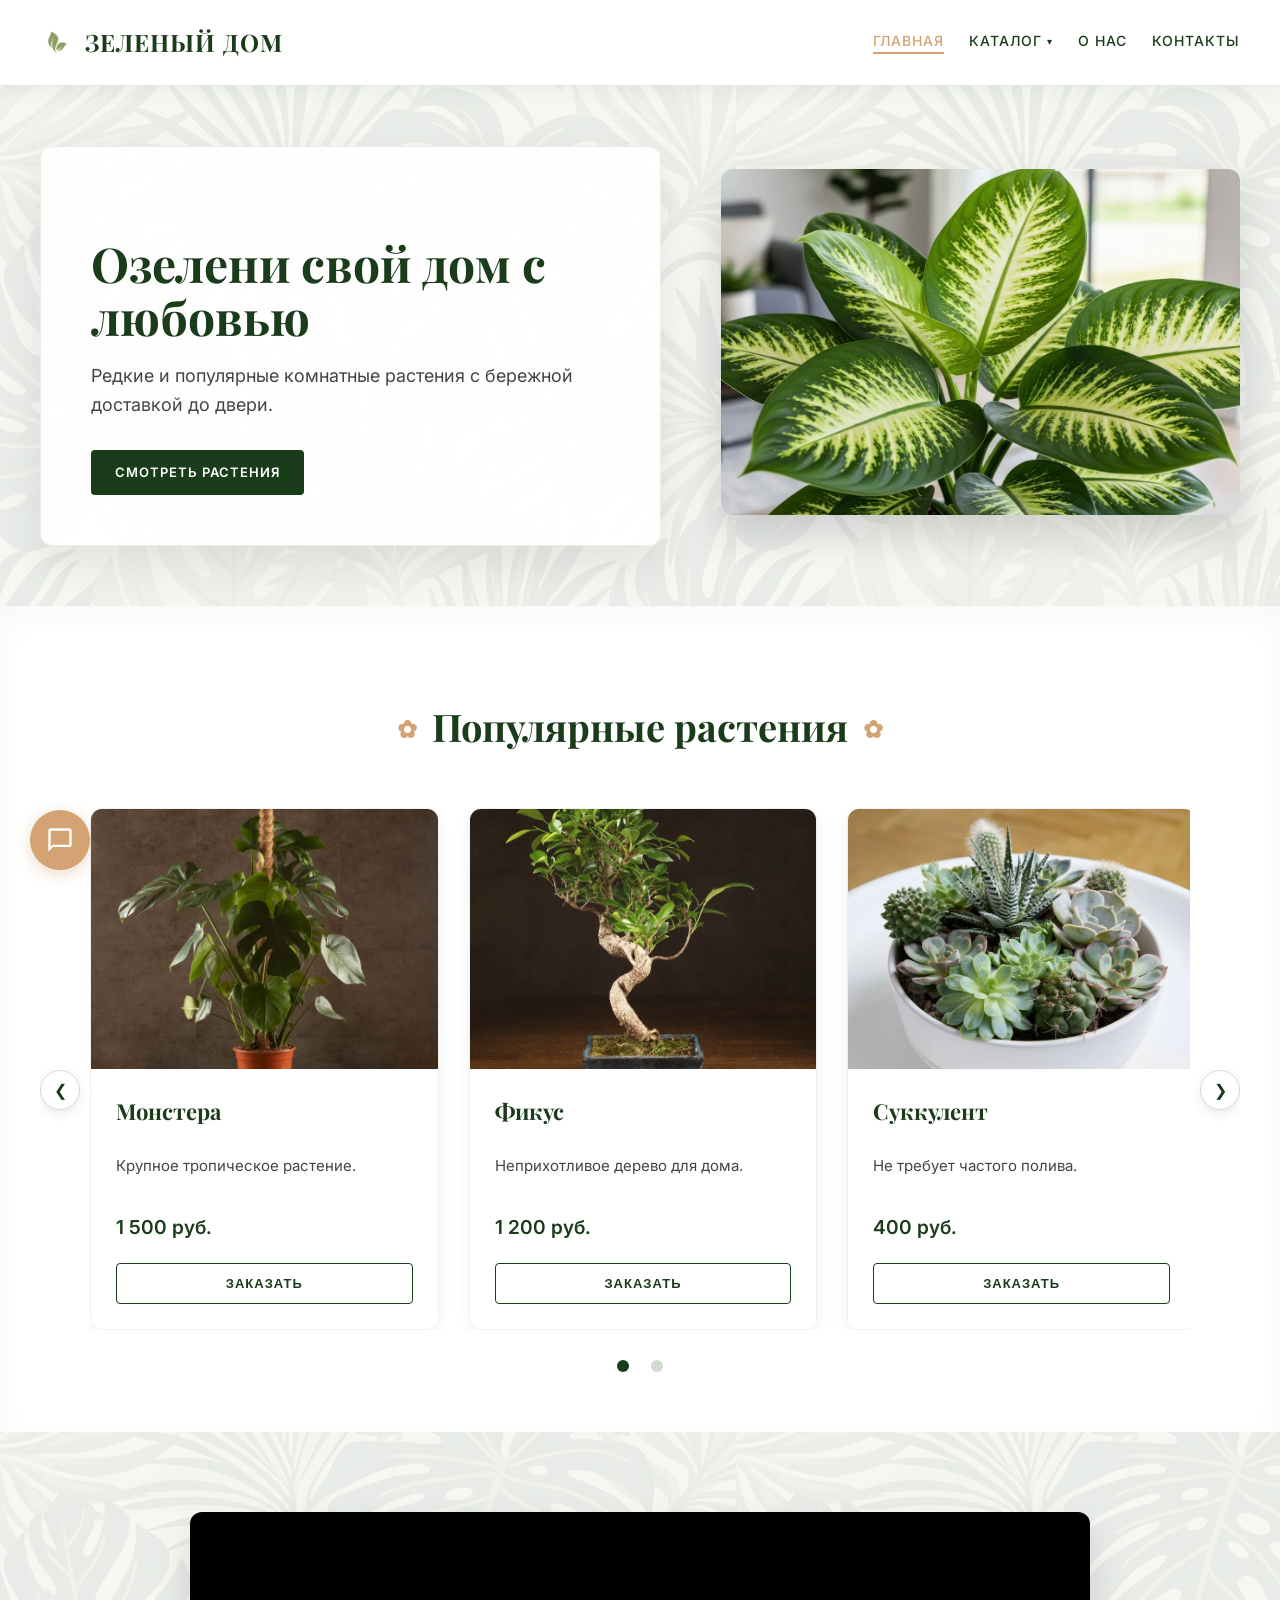
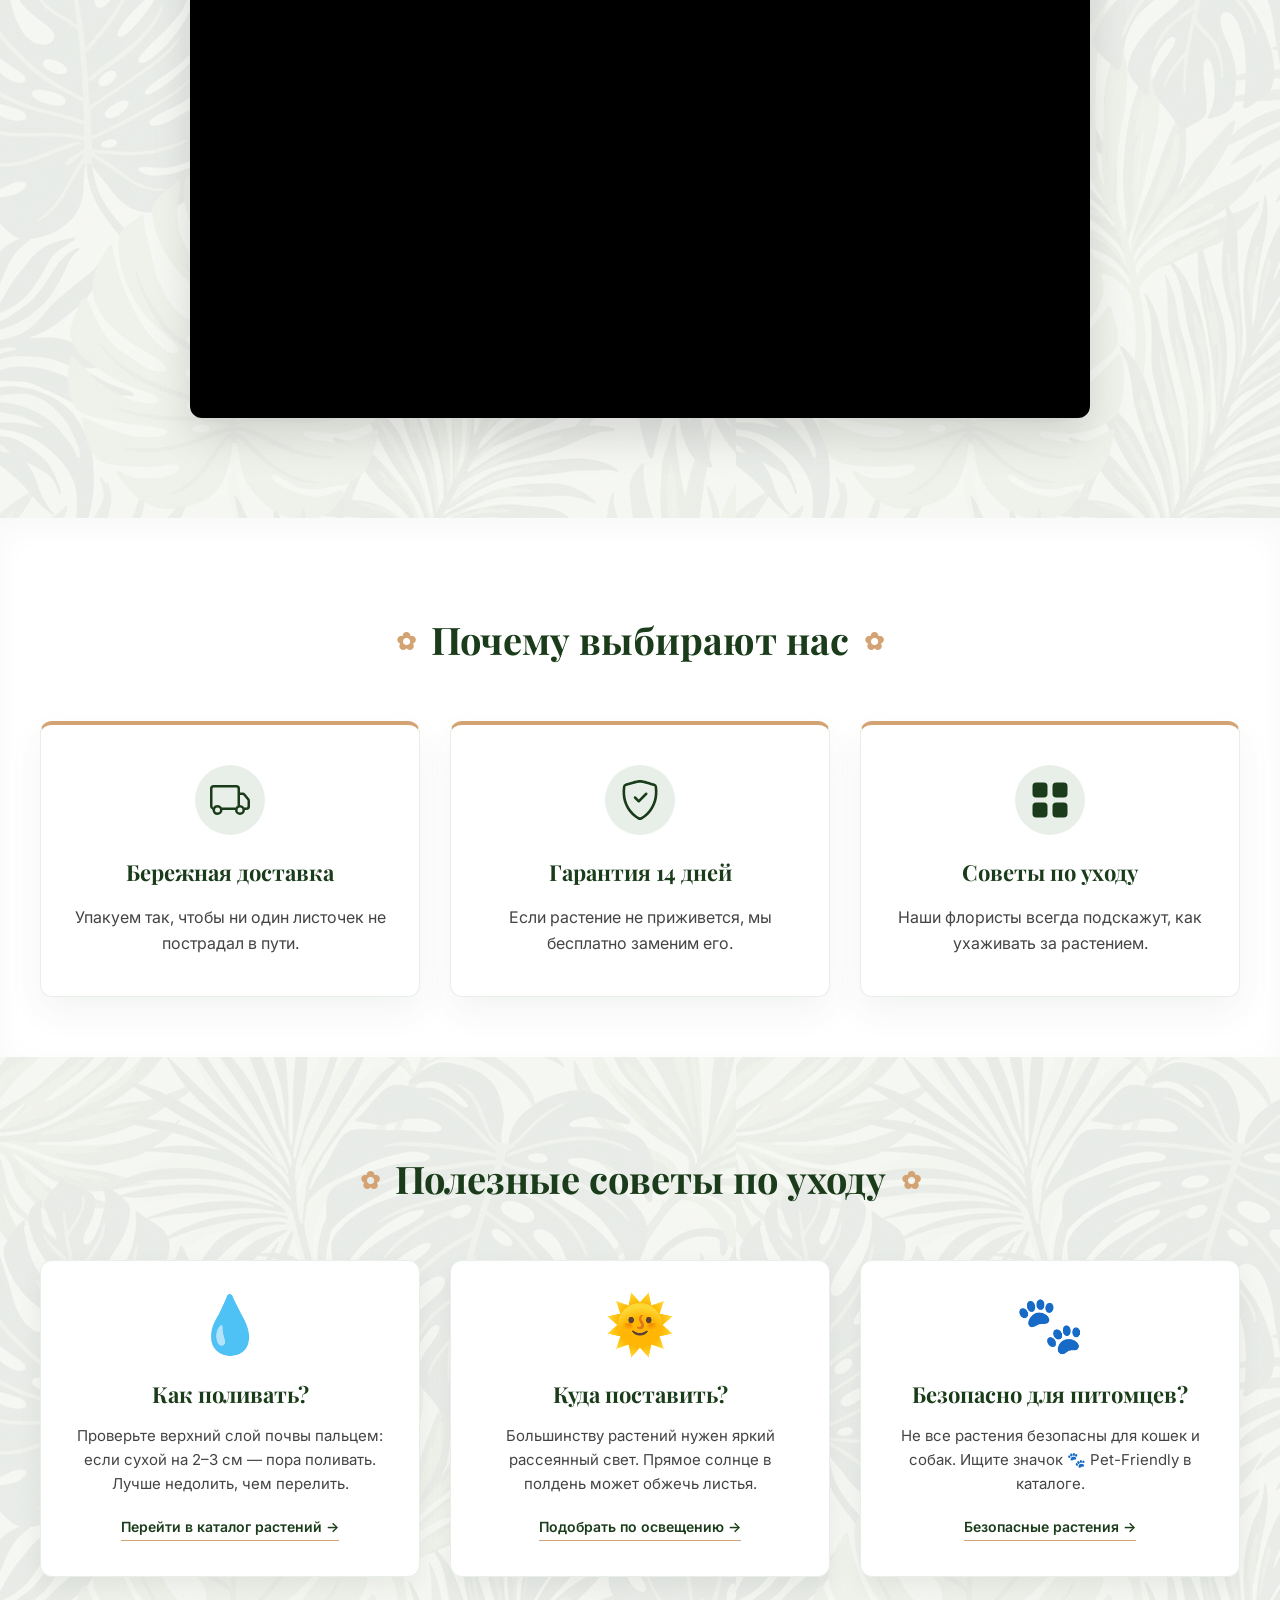
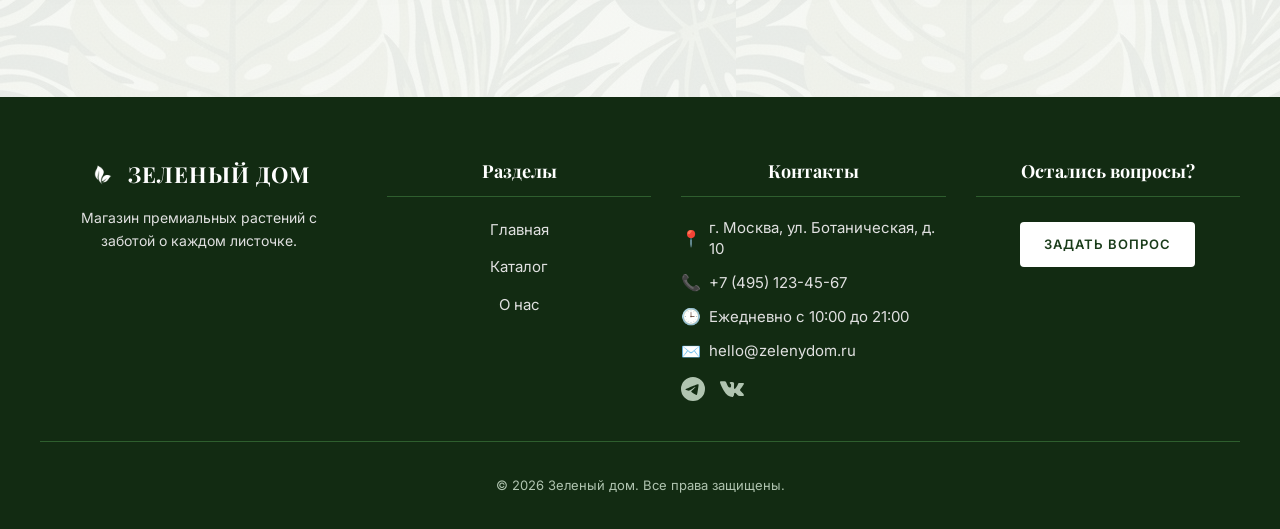
==== index.html @ 0db21a93 "fix:консоль" ====
<!DOCTYPE html>
<html lang="ru">
<head>
  <meta charset="UTF-8">
  <meta name="viewport" content="width=device-width, initial-scale=1.0">
  <meta name="description" content="Зеленый дом — магазин премиальных комнатных растений.">
  <meta property="og:title" content="Зеленый дом — премиальные комнатные растения">
  <meta property="og:description" content="Озелени свой дом с любовью. Редкие растения с доставкой.">
  <meta property="og:image" content="https://arina1306435.github.io/kr1-html-css-shop/images/plant-1.webp">
  <meta property="og:type" content="website">
  <link rel="icon" href="images/logo.png" type="image/png">
  <title>Зеленый дом — Главная</title>
  <link rel="stylesheet" href="css/style.css">
  <link rel="stylesheet" href="css/responsive.css">
</head>
<body>

  <header class="site-header">
    <div class="container site-header__inner">
      <a href="index.html" class="site-logo">
        <img src="images/logo.png" alt="Логотип Зеленый дом" class="logo-img">
        ЗЕЛЕНЫЙ ДОМ
      </a>
      <nav class="site-nav">
        <ul class="site-nav__list">
          <li><a href="index.html" class="site-nav__link active" aria-current="page">Главная</a></li>
          <li class="site-nav__item site-nav__item--dropdown">
            <a href="catalog.html" class="site-nav__link site-nav__link--dropdown" aria-haspopup="true" aria-expanded="false">
              Каталог <span class="site-nav__caret" aria-hidden="true">▾</span>
            </a>
            <ul class="site-nav__dropdown">
              <li><a href="catalog.html#flowers" class="site-nav__dropdown-link">Комнатные цветы</a></li>
              <li><a href="catalog.html#succulents" class="site-nav__dropdown-link">Суккуленты и кактусы</a></li>
              <li><a href="catalog.html#palms" class="site-nav__dropdown-link">Пальмы и крупномеры</a></li>
            </ul>
          </li>
          <li><a href="about.html" class="site-nav__link">О нас</a></li>
          <li><a href="contacts.html" class="site-nav__link">Контакты</a></li>
        </ul>
      </nav>
    </div>
  </header>

  <main>
    <section class="hero container">
      <div class="hero__content">
        <h1 class="hero__title">Озелени свой дом с любовью</h1>
        <p class="hero__text">Редкие и популярные комнатные растения с бережной доставкой до двери.</p>
        <a href="#popular-slider" class="btn">Смотреть растения</a>
      </div>
      <div class="hero__image">
        <img src="images/plant-1.webp" alt="Растение в горшке" class="img-fluid">
      </div>
    </section>

    <section class="section"> 
      <div class="container">
        <h2 class="section__title">Популярные растения</h2>
        <div class="slider" id="popular-slider">
          <button class="slider__arrow slider__arrow--prev" type="button" aria-label="Предыдущий слайд">&#10094;</button>
          <div class="slider__viewport">
            <div class="slider__track" id="slider-track">
              
              <article class="product-card slider__slide">
                <img src="images/монстера1.webp" alt="Монстера" class="product-card__img" loading="lazy">
                <div class="product-card__body">
                  <h3 class="product-card__title">Монстера</h3>
                  <p class="product-card__desc">Крупное тропическое растение.</p>
                  <p class="product-card__price">1 500 руб.</p>
                  <button type="button" class="btn btn--outline product-card__button" data-product="Монстера">Заказать</button>
                </div>
              </article>
              
              <article class="product-card slider__slide">
                <img src="images/plant-2.webp" alt="Фикус" class="product-card__img" loading="lazy">
                <div class="product-card__body">
                  <h3 class="product-card__title">Фикус</h3>
                  <p class="product-card__desc">Неприхотливое дерево для дома.</p>
                  <p class="product-card__price">1 200 руб.</p>
                  <button type="button" class="btn btn--outline product-card__button" data-product="Фикус">Заказать</button>
                </div>
              </article>
              
              <article class="product-card slider__slide">
                <img src="images/plant-3.webp" alt="Суккулент" class="product-card__img" loading="lazy">
                <div class="product-card__body">
                  <h3 class="product-card__title">Суккулент</h3>
                  <p class="product-card__desc">Не требует частого полива.</p>
                  <p class="product-card__price">400 руб.</p>
                  <button type="button" class="btn btn--outline product-card__button" data-product="Суккулент">Заказать</button>
                </div>
              </article>
              
              <article class="product-card slider__slide">
                <img src="images/сансевиерия.webp" alt="Сансевиерия" class="product-card__img" loading="lazy">
                <div class="product-card__body">
                  <h3 class="product-card__title">Сансевиерия</h3>
                  <p class="product-card__desc">Щучий хвост. Очищает воздух.</p>
                  <p class="product-card__price">900 руб.</p>
                  <button type="button" class="btn btn--outline product-card__button" data-product="Сансевиерия">Заказать</button>
                </div>
              </article>

            </div>
          </div>
          <button class="slider__arrow slider__arrow--next" type="button" aria-label="Следующий слайд">&#10095;</button>
          <div class="slider__dots" id="slider-dots" role="tablist" aria-label="Навигация по слайдам"></div>
        </div>
      </div>  
    </section>

    <section class="section container">

      <div class="video-wrapper">
        <video class="video-bg" autoplay muted loop playsinline preload="metadata" poster="images/заставка.jpg" aria-hidden="true">
          <source src="images/виедо.mp4" type="video/mp4">
          Ваш браузер не поддерживает видео.
        </video>
      </div>
    </section>

    <section class="section"> 
      <div class="container"> 
        <h2 class="section__title">Почему выбирают нас</h2>
        <div class="features-grid">
          <div class="feature-card">
            <div class="feature-icon">
              <svg xmlns="http://www.w3.org/2000/svg" width="40" height="40" fill="currentColor" viewBox="0 0 16 16" aria-hidden="true"><path d="M0 3.5A1.5 1.5 0 0 1 1.5 2h9A1.5 1.5 0 0 1 12 3.5V5h1.02a1.5 1.5 0 0 1 1.17.563l1.481 1.85a1.5 1.5 0 0 1 .329.938V10.5a1.5 1.5 0 0 1-1.5 1.5H14a2 2 0 1 1-4 0H5a2 2 0 1 1-3.998-.085A1.5 1.5 0 0 1 0 10.5v-7zm1.294 7.456A1.999 1.999 0 0 1 4.732 11h5.536a2.01 2.01 0 0 1 .732-.732V3.5a.5.5 0 0 0-.5-.5h-9a.5.5 0 0 0-.5.5v7a.5.5 0 0 0 .294.456zM12 10a2 2 0 0 1 1.732 1h.768a.5.5 0 0 0 .5-.5V8.35a.5.5 0 0 0-.11-.312l-1.48-1.85A.5.5 0 0 0 13.02 6H12v4zm-9 1a1 1 0 1 0 0 2 1 1 0 0 0 0-2zm9 0a1 1 0 1 0 0 2 1 1 0 0 0 0-2z"/></svg>
            </div>
            <h3>Бережная доставка</h3>
            <p>Упакуем так, чтобы ни один листочек не пострадал в пути.</p>
          </div>
          <div class="feature-card">
            <div class="feature-icon">
              <svg xmlns="http://www.w3.org/2000/svg" width="40" height="40" fill="currentColor" viewBox="0 0 16 16" aria-hidden="true"><path d="M5.338 1.59a61.44 61.44 0 0 0-2.837.856.481.481 0 0 0-.328.39c-.554 4.157.726 7.19 2.253 9.188a10.725 10.725 0 0 0 2.287 2.233c.346.244.652.42.893.533.12.057.218.095.293.118a.55.55 0 0 0 .101.025.615.615 0 0 0 .1-.025c.076-.023.174-.061.294-.118.24-.113.547-.29.893-.533a10.726 10.726 0 0 0 2.287-2.233c1.527-1.997 2.807-5.031 2.253-9.188a.48.48 0 0 0-.328-.39c-.651-.213-1.75-.56-2.837-.855C9.552 1.29 8.531 1.067 8 1.067c-.53 0-1.552.223-2.662.524zM5.072.56C6.157.265 7.31 0 8 0s1.843.265 2.928.56c1.11.3 2.229.655 2.887.87a1.54 1.54 0 0 1 1.044 1.262c.596 4.477-.787 7.795-2.465 9.99a11.775 11.775 0 0 1-2.517 2.453 7.159 7.159 0 0 1-1.048.625c-.28.132-.581.24-.829.24s-.548-.108-.829-.24a7.158 7.158 0 0 1-1.048-.625 11.777 11.777 0 0 1-2.517-2.453C1.928 10.487.545 7.169 1.141 2.692A1.54 1.54 0 0 1 2.185 1.43 62.456 62.456 0 0 1 5.072.56z"/><path d="M10.854 5.146a.5.5 0 0 1 0 .708l-3 3a.5.5 0 0 1-.708 0l-1.5-1.5a.5.5 0 1 1 .708-.708L7.5 7.793l2.646-2.647a.5.5 0 0 1 .708 0z"/></svg>
            </div>
            <h3>Гарантия 14 дней</h3>
            <p>Если растение не приживется, мы бесплатно заменим его.</p>
          </div>
          <div class="feature-card">
            <div class="feature-icon">
              <svg xmlns="http://www.w3.org/2000/svg" width="40" height="40" fill="currentColor" viewBox="0 0 16 16" aria-hidden="true"><path d="M1 2.5A1.5 1.5 0 0 1 2.5 1h3A1.5 1.5 0 0 1 7 2.5v3A1.5 1.5 0 0 1 5.5 7h-3A1.5 1.5 0 0 1 1 5.5v-3zm8 0A1.5 1.5 0 0 1 10.5 1h3A1.5 1.5 0 0 1 15 2.5v3A1.5 1.5 0 0 1 13.5 7h-3A1.5 1.5 0 0 1 9 5.5v-3zm-8 8A1.5 1.5 0 0 1 2.5 9h3A1.5 1.5 0 0 1 7 10.5v3A1.5 1.5 0 0 1 5.5 15h-3A1.5 1.5 0 0 1 1 13.5v-3zm8 0A1.5 1.5 0 0 1 10.5 9h3a1.5 1.5 0 0 1 1.5 1.5v3a1.5 1.5 0 0 1-1.5 1.5h-3A1.5 1.5 0 0 1 9 13.5v-3z"/></svg>
            </div>
            <h3>Советы по уходу</h3>
            <p>Наши флористы всегда подскажут, как ухаживать за растением.</p>
          </div>
        </div>
      </div>
    </section>

    <section class="section container">
      <h2 class="section__title">Полезные советы по уходу</h2>
      <div class="tips-grid">
        <article class="tip-card">
          <div class="tip-card__icon" aria-hidden="true">💧</div>
          <h3 class="tip-card__title">Как поливать?</h3>
          <p class="tip-card__text">Проверьте верхний слой почвы пальцем: если сухой на 2–3 см — пора поливать. Лучше недолить, чем перелить.</p>
          <a href="catalog.html" class="tip-card__link">Перейти в каталог растений →</a>
        </article>
        <article class="tip-card">
          <div class="tip-card__icon" aria-hidden="true">🌞</div>
          <h3 class="tip-card__title">Куда поставить?</h3>
          <p class="tip-card__text">Большинству растений нужен яркий рассеянный свет. Прямое солнце в полдень может обжечь листья.</p>
          <a href="catalog.html" class="tip-card__link">Подобрать по освещению →</a>
        </article>
        <article class="tip-card">
          <div class="tip-card__icon" aria-hidden="true">🐾</div>
          <h3 class="tip-card__title">Безопасно для питомцев?</h3>
          <p class="tip-card__text">Не все растения безопасны для кошек и собак. Ищите значок 🐾 Pet-Friendly в каталоге.</p>
          <a href="catalog.html" class="tip-card__link">Безопасные растения →</a>
        </article>
      </div>
    </section>
  </main>

  <footer class="site-footer">
    <div class="container">
      <div class="footer-grid">
        <div class="footer-col">
          <a href="index.html" class="site-logo">
            <img src="images/logo.png" alt="Логотип Зеленый дом" class="logo-img">
            ЗЕЛЕНЫЙ ДОМ
          </a>
          <p class="footer-desc">Магазин премиальных растений с заботой о каждом листочке.</p>
        </div>
        <div class="footer-col">
          <h4>Разделы</h4>
          <ul class="footer-list">
            <li><a href="index.html">Главная</a></li>
            <li><a href="catalog.html">Каталог</a></li>
            <li><a href="about.html">О нас</a></li>
          </ul>
        </div>
        <div class="footer-col footer-col--contacts">
          <h4>Контакты</h4>
          <ul class="footer-list">
            <li class="footer-contact">
              <span class="footer-contact__icon">📍</span> 
              <span>г. Москва, ул. Ботаническая, д. 10</span>
            </li>
            <li class="footer-contact">
              <span class="footer-contact__icon">📞</span> 
              <span><a href="tel:+74951234567">+7 (495) 123-45-67</a></span>
            </li>
            <li class="footer-contact">
              <span class="footer-contact__icon">🕒</span> 
              <span>Ежедневно с 10:00 до 21:00</span>
            </li>
            <li class="footer-contact">
              <span class="footer-contact__icon">✉️</span> 
              <span><a href="mailto:hello@zelenydom.ru">hello@zelenydom.ru</a></span>
            </li>
          </ul>
          
          <!-- Соцсети под почтой -->
          <div class="footer-socials">
            <a href="https://t.me/zelenydom" target="_blank" aria-label="Telegram">
              <svg viewBox="0 0 24 24" width="24" height="24" fill="currentColor"><path d="M11.944 0A12 12 0 0 0 0 12a12 12 0 0 0 12 12 12 12 0 0 0 12-12A12 12 0 0 0 12 0a12 12 0 0 0-.056 0zm4.962 7.224c.1-.002.321.023.465.14a.506.506 0 0 1 .171.325c.016.093.036.306.02.472-.18 1.898-.962 6.502-1.36 8.627-.168.9-.499 1.201-.82 1.23-.696.065-1.225-.46-1.9-.902-1.056-.693-1.653-1.124-2.678-1.8-1.185-.78-.417-1.21.258-1.91.177-.184 3.247-2.977 3.307-3.23.007-.032.014-.15-.056-.212s-.174-.041-.249-.024c-.106.024-1.793 1.14-5.061 3.345-.48.33-.913.49-1.302.48-.428-.008-1.252-.241-1.865-.44-.752-.245-1.349-.374-1.297-.789.027-.216.325-.437.893-.663 3.498-1.524 5.83-2.529 6.998-3.014 3.332-1.386 4.025-1.627 4.476-1.635z"/></svg>
            </a>
            <a href="https://vk.com/zelenydom" target="_blank" aria-label="ВКонтакте">
              <svg viewBox="0 0 24 24" width="24" height="24" fill="currentColor"><path d="M13.162 18.994c.609 0 .858-.406.851-.915-.031-1.917.714-2.949 2.059-1.604 1.488 1.488 1.796 2.519 3.603 2.519h3.2c.808 0 1.126-.26 1.126-.668 0-.863-1.421-2.386-2.625-3.504-1.686-1.565-1.765-1.602-.313-3.486 1.801-2.339 4.157-5.336 2.073-5.336h-3.981c-.772 0-.828.435-1.103 1.083-.995 2.347-2.886 5.387-3.604 4.922-.751-.485-.407-2.406-.35-5.261.015-.754.011-1.271-1.141-1.539-.814-.18-2.054-.302-2.748.007-1.051.469-.395 1.134.134 1.432.579.325.665.799.713 1.533.083 1.286-.093 2.417-1.256 2.417-1.32 0-2.226-1.578-3.23-4.287-.411-1.102-.734-2.063-1.94-2.063H1.155c-.855 0-1.154.471-1.154 1.031 0 .872 1.541 4.332 3.864 8.381 2.302 4.015 5.54 6.242 8.43 6.242h.867z"/></svg>
            </a>
          </div>
        </div>
        <div class="footer-col">
          <h4>Остались вопросы?</h4>
          <a href="contacts.html" class="btn btn--white">Задать вопрос</a>
        </div>
      </div>
      <div class="footer-bottom">
        <p>&copy; 2026 Зеленый дом. Все права защищены.</p>
      </div>
    </div>
  </footer>
  <!-- МОДАЛЬНОЕ ОКНО ЗАЯВКИ (обновленное) -->
  <dialog class="order-dialog" id="order-dialog">
    <button class="modal-close" id="close-order-dialog" type="button" aria-label="Закрыть">&times;</button>
    <h2 class="order-dialog__title">Оформление заявки</h2>
    
    <form class="order-form" id="order-form" novalidate>
      <input type="hidden" id="order-product" value="Общая заявка">

      <div class="order-form__group">
        <label class="order-form__label" for="order-name">Ваше имя <span class="req">*</span></label>
        <input class="order-form__input" id="order-name" type="text" required autocomplete="name" placeholder="Иван">
      </div>
      <div class="order-form__group">
        <label class="order-form__label" for="order-phone">Телефон <span class="req">*</span></label>
        <input class="order-form__input" id="order-phone" type="tel" required autocomplete="tel" placeholder="+7 (___) ___-__-__" maxlength="18">
      </div>
      
      <div class="order-form__group order-form__group--wide">
        <label class="order-form__label" for="order-interest">Что вас интересует?</label>
        <select class="order-form__select" id="order-interest">
          <option>Монстера</option>
          <option>Фикус</option>
          <option>Суккулент</option>
          <option>Сансевиерия</option>
          <option>Другое растение</option>
          <option>Доставка / Оплата</option>
        </select>
      </div>

      <div class="order-form__group order-form__group--wide">
        <label class="order-form__label" for="order-time">Удобное время звонка</label>
        <select class="order-form__select" id="order-time">
          <option value="any">Любое время</option>
          <option value="morning">Утро (9:00–12:00)</option>
          <option value="day">День (12:00–17:00)</option>
          <option value="evening">Вечер (17:00–21:00)</option>
        </select>
      </div>

      <div class="order-form__group order-form__group--wide">
        <label class="order-form__checkbox">
          <input type="checkbox" id="order-consent" required>
          <span>Согласен на обработку персональных данных <span class="req">*</span></span>
        </label>
      </div>
      <div class="order-form__group order-form__group--wide">
        <button type="submit" class="btn" style="width: 100%;">Отправить заявку</button>
      </div>
      <p class="order-form__note">* — обязательные поля.</p>
    </form>
  </dialog>

  <!-- ОКНО УСПЕХА -->
  <dialog class="success-dialog" id="success-dialog">
    <button class="modal-close" id="close-success-dialog" type="button" aria-label="Закрыть">&times;</button>
    <div class="success-dialog__icon" aria-hidden="true">🌿</div>
    <h2 class="success-dialog__title">Спасибо за заявку!</h2>
    <p class="success-dialog__text">Мы свяжемся с вами в течение 24 часов. А пока — подготовили <strong>инструкцию по уходу</strong> за вашим растением.</p>
    <button type="button" class="btn success-dialog__btn" id="close-success-btn">Отлично!</button>
  </dialog>
    <a href="#" class="scroll-top" id="scrollTop" aria-label="Наверх">
      <img src="images/листик.png" alt="" class="scroll-top__img" aria-hidden="true">
    </a>
    <!-- Виджет чата -->
    <div class="chat-widget" id="chat-widget">
      <div class="chat-widget__window" id="chat-window">
        
        <div class="chat-widget__header">
          <div class="chat-widget__header-top">
            <img src="images/флорист.jpg" alt="Флорист" class="chat-widget__avatar">
            <div>
              <h4>Анна, флорист</h4>
              <p><span class="chat-widget__online"></span> Онлайн</p>
            </div>
          </div>
          <button class="chat-widget__close" id="close-chat" aria-label="Закрыть">&times;</button>
        </div>

        <div class="chat-widget__body">
          <!-- Зона с сообщениями -->
          <div class="chat-widget__messages" id="chat-messages">
            <div class="chat-widget__message">
              Привет! Добро пожаловать в «Зеленый дом». Я помогу разобраться с заказами, доставкой и нашими растениями. Что вас интересует?
            </div>
          </div>

          <div class="chat-widget__chips" id="chat-chips"></div>

          <!-- Зона ввода -->
          <form class="chat-widget__input-area" id="chat-form">
            <input type="text" placeholder="Напишите сообщение..." class="chat-widget__input" required>
            <button type="submit" class="chat-widget__send" aria-label="Отправить">
              <svg viewBox="0 0 24 24" width="20" height="20" fill="currentColor"><path d="M2.01 21L23 12 2.01 3 2 10l15 2-15 2z"/></svg>
            </button>
          </form>
        </div>
      </div>
      
      <button class="chat-widget__toggle" id="toggle-chat" aria-label="Открыть чат">
        <svg viewBox="0 0 24 24" width="28" height="28" fill="currentColor"><path d="M20 2H4c-1.1 0-2 .9-2 2v18l4-4h14c1.1 0 2-.9 2-2V4c0-1.1-.9-2-2-2zm0 14H6l-2 2V4h16v12z"/></svg>
      </button>
    </div>
  <script src="js/main.js"></script>
  <script src="js/practice15.js"></script>
</body>
</html>
---- css/style.css ----
@import url('https://fonts.googleapis.com/css2?family=Playfair+Display:wght@400;700&family=Inter:wght@300;400;600&display=swap');

/* === БАЗОВЫЕ СТИЛИ === */
body {
  font-family: 'Inter', sans-serif;
  margin: 0;
  color: #333;
  line-height: 1.6;
  background-color: #f7f9f7; 
  background-image: linear-gradient(rgba(247, 249, 247, 0.92), rgba(247, 249, 247, 0.92)), url('../images/паттерн2.jpg');
}


html {
  scroll-behavior: smooth;
  scroll-padding-top: 80px; 
}

h1, h2, h3, h4 {
  font-family: 'Playfair Display', serif;
  color: #1a3c1a;
}

.visually-hidden {
  position: absolute; width: 1px; height: 1px; margin: -1px; padding: 0; overflow: hidden; clip: rect(0, 0, 0, 0); border: 0;
}

a:focus-visible, button:focus-visible, input:focus-visible, select:focus-visible, textarea:focus-visible {
  outline: 2px solid #d4a373; outline-offset: 3px; border-radius: 4px;
}

.container { max-width: 1200px; margin: 0 auto; padding: 0 20px; }

/* === ШАПКА === */
.site-header {
  position: sticky; top: 0; z-index: 1000;
  background: rgba(255, 255, 255, 0.98); 
  border-bottom: 1px solid #e0e8e0;
  box-shadow: 0 4px 20px rgba(26, 60, 26, 0.05);
}

.site-header__inner {
  display: flex; justify-content: space-between; align-items: center;
  padding: 10px 20px; min-height: 65px; 
}

.site-logo { display: flex; align-items: center; gap: 10px; font-family: 'Playfair Display', serif; font-size: 24px; font-weight: 700; color: #1a3c1a; text-decoration: none; letter-spacing: 1px; }
.logo-img { height: 35px; width: auto; object-fit: contain; } 

.site-nav__list { display: flex; gap: 25px; list-style: none; margin: 0; padding: 0; }
.site-nav__link { text-decoration: none; color: #1a3c1a; font-weight: 500; font-size: 14px; text-transform: uppercase; letter-spacing: 1px; transition: color 0.3s; }
.site-nav__link {
  position: relative;
  padding-bottom: 5px;
}
.site-nav__link::after {
  content: '';
  position: absolute;
  bottom: 0;
  left: 0;
  width: 100%;
  height: 2px;
  background-color: #d4a373;
  transform: scaleX(0);
  transition: transform 0.3s ease;
}
.site-nav__link:hover::after, .site-nav__link.active::after {
  transform: scaleX(1);
}
.site-nav__link:hover, .site-nav__link.active { 
  color: #d4a373; 
}

/* Выпадающее меню */
.site-nav__item--dropdown { position: relative; }
.site-nav__link--dropdown { display: inline-flex; align-items: center; gap: 5px; }
.site-nav__caret { font-size: 10px; transition: transform 0.3s ease; }
.site-nav__item--dropdown:hover .site-nav__caret, .site-nav__item--dropdown.is-open .site-nav__caret { transform: rotate(180deg); }

.site-nav__dropdown {
  position: absolute; top: 100%; left: 50%; transform: translateX(-50%) translateY(10px);
  min-width: 220px; background: #ffffff; border: 1px solid #d1dcd1; border-radius: 8px;
  box-shadow: 0 15px 35px rgba(26, 60, 26, 0.15); padding: 10px 0; margin: 0; list-style: none;
  opacity: 0; visibility: hidden; transition: opacity 0.25s ease, transform 0.25s ease, visibility 0.25s; z-index: 100;
}
.site-nav__item--dropdown:hover .site-nav__dropdown, .site-nav__item--dropdown.is-open .site-nav__dropdown { opacity: 1; visibility: visible; transform: translateX(-50%) translateY(6px); }
.site-nav__dropdown-link { display: block; padding: 10px 20px; color: #1a3c1a; text-decoration: none; font-size: 14px; font-weight: 500; transition: background 0.2s, color 0.2s; }
.site-nav__dropdown-link:hover { background: #e8efe8; color: #d4a373; }

/* === КНОПКИ === */
.btn { display: inline-block; padding: 12px 24px; text-decoration: none; text-align: center; font-weight: 600; background: #1a3c1a; color: white; border: none; transition: 0.3s; font-size: 13px; text-transform: uppercase; letter-spacing: 1px; cursor: pointer; border-radius: 4px; }
.btn:hover { background: #2e5e2e; }
.btn--outline { background: #ffffff; color: #1a3c1a; border: 1px solid #1a3c1a; }
.btn--outline:hover { background: #1a3c1a; color: white; }
.btn--white { background: white; color: #1a3c1a; }
.btn--white:hover { background: #f0f0f0; }
.btn--sm { padding: 8px 16px; font-size: 12px; }

/* === ГЛАВНАЯ === */
.hero { display: flex; gap: 60px; align-items: center; padding: 60px 20px; }
.hero__content { flex: 1; background: rgba(255, 255, 255, 0.95); padding: 50px; border-radius: 12px; box-shadow: 0 20px 40px rgba(0,0,0,0.08); border: 1px solid #e8efe8; }
.hero__title { font-size: 48px; margin-bottom: 20px; line-height: 1.1; }
.hero__text { font-size: 18px; margin-bottom: 30px; color: #444; }
.hero__image { flex: 1; position: relative; }
.hero__image img { border-radius: 12px; box-shadow: 0 20px 40px rgba(0,0,0,0.15); }
.img-fluid { max-width: 100%; height: auto; object-fit: cover; }

/* === ГЛАВНЫЕ ЗАГОЛОВКИ СЕКЦИЙ === */
.section__title {
  text-align: center;
  font-size: 38px;
  margin-bottom: 50px;
  display: flex;
  align-items: center;
  justify-content: center;
  gap: 15px;
  color: #1a3c1a;
  font-family: 'Playfair Display', serif;
}

.section__title::before {
  content: '✿';
  color: #d4a373;
  font-size: 24px;
  font-style: normal;
}

.section__title::after {
  content: '✿';
  color: #d4a373;
  font-size: 24px;
  font-style: normal;
}
@media (max-width: 768px) {
  .section__title {
    font-size: 28px;
    gap: 10px;
    flex-wrap: wrap; 
  }
  
  .section__title::before,
  .section__title::after {
    width: 40px;
  }
}

.breadcrumbs { font-size: 14px; color: #666; margin-bottom: 20px; }
.breadcrumbs a { color: #1a3c1a; text-decoration: none; }

/* === СЕТКА ТОВАРОВ === */
.products-grid { display: grid; grid-template-columns: repeat(3, 1fr); gap: 30px; }
.product-card { position: relative; background: #ffffff; display: flex; flex-direction: column; transition: transform 0.3s, box-shadow 0.3s; border-radius: 12px; overflow: hidden; box-shadow: 0 4px 15px rgba(0, 0, 0, 0.05); border: 1px solid #f0f0f0; cursor: pointer; }
.product-card:hover { transform: translateY(-8px); box-shadow: 0 20px 40px rgba(0, 0, 0, 0.12); }
.product-card__img { width: 100%; aspect-ratio: 4 / 3; object-fit: cover; transition: transform 0.5s; }
.product-card:hover .product-card__img { transform: scale(1.05); }
.product-card__body { padding: 25px; display: flex; flex-direction: column; flex-grow: 1; background: #ffffff; position: relative; z-index: 2; }
.product-card__title { margin-top: 0; font-size: 22px; margin-bottom: 10px; }
.product-card__desc { color: #444; margin-bottom: 15px; flex-grow: 1; font-size: 15px; }
.product-card__price { font-weight: 600; font-size: 1.2rem; color: #1a3c1a; margin-bottom: 20px; }
.product-card__badge { position: absolute; top: 15px; left: 15px; background: rgba(26, 60, 26, 0.9); color: white; padding: 5px 12px; font-size: 11px; text-transform: uppercase; font-weight: 600; z-index: 3; border-radius: 4px; }
.product-card__badge--new { background: rgba(212, 163, 115, 0.9); }
.product-card__pet { position: absolute; top: 15px; right: 15px; background: #e8efe8; color: #1a3c1a; padding: 4px 10px; font-size: 11px; font-weight: 600; border-radius: 20px; text-transform: uppercase; z-index: 3; box-shadow: 0 2px 5px rgba(0,0,0,0.1); }

/* === КАТАЛОГ === */
.catalog-layout { display: grid; grid-template-columns: 250px 1fr; gap: 40px; align-items: start; }
.catalog-filters { padding: 25px; background: rgba(255, 255, 255, 0.98); border-radius: 12px; box-shadow: 0 10px 30px rgba(0,0,0,0.05); height: fit-content; border: 1px solid #e8efe8; position: sticky; top: 100px; }
.filter-list { list-style: none; padding: 0; margin: 0; }
.filter-list li { margin-bottom: 5px; }
.filter-list a { text-decoration: none; color: #444; font-size: 15px; transition: all 0.2s; display: block; padding: 10px 15px; border-radius: 8px; }
.filter-list a:hover { background: #e8efe8; color: #1a3c1a; padding-left: 20px; }
.category-title { font-family: 'Playfair Display', serif; font-size: 28px; color: #1a3c1a; margin-bottom: 25px; padding-bottom: 10px; border-bottom: 2px solid #e8efe8; }

/* === МОДАЛЬНЫЕ ОКНА === */
dialog { border: none; border-radius: 12px; padding: 0; box-shadow: 0 20px 50px rgba(0,0,0,0.3); }
dialog::backdrop { background: rgba(26, 60, 26, 0.6); backdrop-filter: blur(3px); }
.modal-close { position: absolute; top: 15px; right: 15px; background: transparent; border: none; font-size: 28px; line-height: 1; color: #666; cursor: pointer; z-index: 10; transition: color 0.3s; }
.modal-close:hover { color: #1a3c1a; }


.product-dialog { 
  max-width: 800px; 
  width: 90%; 
  background: #fff; 
}

.product-dialog__inner { 
  display: flex; 
  gap: 30px; 
  padding: 30px; 
  align-items: flex-start; 
}

.product-dialog__img { 
  flex: 0 0 45%; 
  border-radius: 8px; 
  object-fit: contain; 
  width: 100%; 
  max-height: 400px; 
  /* aspect-ratio: 4/3;  */
}

.product-dialog__content { 
  flex: 1; 
  display: flex; 
  flex-direction: column; 
}
.product-dialog__title { font-size: 32px; margin: 0 0 10px; }
.product-dialog__sku { color: #666; font-size: 13px; text-transform: uppercase; margin-bottom: 15px; }
.product-dialog__price { font-size: 24px; font-weight: bold; color: #1a3c1a; margin-bottom: 15px; }
.product-dialog__desc { color: #444; font-size: 15px; margin-bottom: 20px; }
.product-dialog__specs { list-style: none; padding: 15px; margin: 0 0 20px; background: #f9fbf9; border-radius: 8px; border-left: 4px solid #1a3c1a; font-size: 14px; }
.product-dialog__specs li { margin-bottom: 8px; }
.product-dialog__btn { width: 100%; padding: 15px; font-size: 15px; margin-top: auto; }

/* Окно заявки */
.order-dialog { max-width: 500px; width: 100%; background: #fff; padding: 35px; }
.order-dialog__title { margin: 0 0 25px; font-size: 26px; text-align: center; }

/* === ФОРМЫ === */
.order-form { display: grid; grid-template-columns: 1fr 1fr; gap: 20px; }
.order-form__group { display: flex; flex-direction: column; }
.order-form__group--wide { grid-column: span 2; }
.order-form__input, .order-form__select, .order-form__textarea { padding: 12px 15px; border: 1px solid #c0d0c0; border-radius: 6px; font-family: inherit; font-size: 15px; background: #f4f7f4; transition: all 0.3s; }
.order-form__input:focus, .order-form__select:focus, .order-form__textarea:focus { outline: none; border-color: #1a3c1a; background: #ffffff; box-shadow: 0 0 0 3px rgba(26, 60, 26, 0.1); }
.order-form__input[aria-invalid="true"] { border-color: #d9534f; background: #fdf2f2; }
.order-form__label { margin-bottom: 6px; font-weight: 600; font-size: 13px; text-transform: uppercase; letter-spacing: 0.5px; color: #444; }
.req { color: #d9534f; }
.order-form__checkbox { display: flex; align-items: flex-start; gap: 10px; font-size: 13px; color: #444; cursor: pointer; line-height: 1.4; }
.order-form__checkbox input[type="checkbox"] { width: 16px; height: 16px; margin-top: 2px; accent-color: #1a3c1a; flex-shrink: 0; cursor: pointer; }
.order-form__checkbox[aria-invalid="true"] { color: #d9534f; }
.order-form__note { grid-column: 1 / -1; font-size: 12px; color: #888; margin: 0; text-align: center; }

/* === О НАС === */
.about-block { 
  display: flex; 
  gap: 50px; 
  align-items: center; 
  margin: 40px 0 80px; 
}

.about-block__image { 
  flex: 0 0 45%; 
  max-width: 45%;
  border-radius: 12px;
}

.about-block__image img {
  object-fit: contain; 
  box-shadow: 0 15px 35px rgba(26, 60, 26, 0.15);
}

.about-block__content { 
  flex: 1; 
  display: flex;
  flex-direction: column;
  justify-content: center;
    text-align: center;
}

/* === КОНТАКТЫ === */
.contacts-wrapper { display: grid; grid-template-columns: 1fr 1fr; gap: 40px; align-items: start; }
.contacts-left { display: flex; flex-direction: column; }
.contacts-card { background: #ffffff; border-radius: 12px; overflow: hidden; border: 1px solid #d1dcd1; box-shadow: 0 10px 30px rgba(26, 60, 26, 0.1); display: flex; flex-direction: column; }
.contacts-info {
  padding: 40px 40px 20px 40px;
}

.contacts-info p {
  font-size: 16px;
  color: #444;
  margin-bottom: 15px;
  text-align: left;
  display: block; 
}

.contacts-info p strong {
  display: block;
  color: #1a3c1a;
  margin-bottom: 5px;
}

/* Стили для мессенджеров (чтобы кнопки были аккуратными) */
.messengers {
  margin-top: 25px;
}

.messengers p {
  margin-bottom: 10px;
}
.contacts-map { height: 300px; position: relative; border-top: 1px solid #e8efe8; }
.contacts-map iframe { position: absolute; top: 0; left: 0; width: 100%; height: 100%; border: none; }
.contacts-form-wrapper { background: #ffffff; padding: 30px; border-radius: 12px; border: 1px solid #d1dcd1; box-shadow: 0 10px 30px rgba(26, 60, 26, 0.1); }
.order-form--page { padding: 0; box-shadow: none; background: transparent; width: 100%; }
.messengers { margin-top: 15px; }
.messengers .btn { margin-right: 10px; margin-bottom: 10px; }

/* Доставка */
.delivery-on-contacts { margin-top: 60px; }
.delivery-features { display: grid; grid-template-columns: repeat(3, 1fr); gap: 20px; margin-bottom: 40px; }
.delivery-feature { background: #ffffff; padding: 30px 20px; border-radius: 12px; border: 1px solid #e8efe8; box-shadow: 0 5px 15px rgba(0, 0, 0, 0.05); text-align: center; }
.delivery-feature__icon { font-size: 35px; margin-bottom: 10px; }
.delivery-feature__title { font-size: 20px; margin: 0 0 10px; }
.delivery-feature__text { color: #444; font-size: 14px; margin: 0; }
.delivery-section { margin-bottom: 40px; }
.delivery-section__title { font-size: 28px; margin-bottom: 20px; padding-bottom: 10px; border-bottom: 2px solid #e8efe8; }
.delivery-note { margin-top: 15px; font-size: 14px; color: #1a3c1a; font-weight: 600; }
.payment-grid { display: grid; grid-template-columns: repeat(2, 1fr); gap: 20px; }
.payment-card { background: #ffffff; padding: 20px; border-radius: 12px; border: 1px solid #e8efe8; box-shadow: 0 5px 15px rgba(0, 0, 0, 0.05); }
.payment-card__icon { font-size: 28px; margin-bottom: 10px; }
.payment-card__title { font-size: 18px; margin: 0 0 8px; }
.payment-card__text { color: #444; font-size: 14px; margin: 0; }
.table-wrapper { overflow-x: auto; border-radius: 8px; box-shadow: 0 4px 15px rgba(0,0,0,0.05); margin-bottom: 15px; }
.product-table { width: 100%; border-collapse: collapse; background: #fff; }
.product-table th { background: #1a3c1a; color: white; padding: 15px; text-align: left; font-weight: 400; font-size: 14px; }
.product-table td { padding: 15px; border-bottom: 1px solid #eee; color: #444; font-size: 14px; }

/* === ПОДВАЛ === */
.site-footer { background-color: #122b12; color: #e0e0e0; padding: 60px 0 20px; margin-top: 60px; }
.site-footer .footer-col h4 {color: #d4a373; }
.footer-grid { display: grid; grid-template-columns: 1.2fr 1fr 1fr 1fr; gap: 30px; margin-bottom: 40px; align-items: start; }
.footer-col { display: flex; flex-direction: column; align-items: center; text-align: center; min-width: 0; }
.site-footer .site-logo { color: #ffffff; display: inline-flex; align-items: center; gap: 10px; font-size: 22px; white-space: nowrap; margin-bottom: 15px; }
.site-footer .logo-img { filter: brightness(0) invert(1); height: 30px; width: auto; }
.site-footer .footer-col h4 { color: #ffffff; font-family: 'Playfair Display', serif; font-size: 18px; margin: 0 0 20px 0; padding-bottom: 10px; border-bottom: 1px solid #2e5e2e; width: 100%; text-align: center; }
.site-footer .footer-desc { color: #e0e0e0; margin-top: 0; font-size: 14px; text-align: center; max-width: 250px; }
.footer-list { list-style: none; padding: 0; margin: 0; display: flex; flex-direction: column; gap: 12px; align-items: center; width: 100%; }
.site-footer .footer-list a { color: #e0e0e0; text-decoration: none; transition: color 0.3s; font-size: 15px; }
.site-footer .footer-list a:hover { color: #ffffff; }
.footer-contact { display: flex; align-items: center; justify-content: center; gap: 8px; line-height: 1.4; font-size: 15px; }
.footer-contact__icon { font-size: 16px; }
.site-footer .btn--white { margin-top: 5px; }
.site-footer .footer-bottom { border-top: 1px solid #2e5e2e; padding-top: 20px; text-align: center; font-size: 13px; color: #b0c4b0; }
.footer-col--contacts {
  align-items: flex-start !important;
  text-align: left;
}

.footer-col--contacts h4 {
  text-align: left; 
  width: 100%;
}

.footer-col--contacts .footer-list {
  align-items: flex-start; 
}

.footer-col--contacts .footer-contact {
  justify-content: flex-start;
}

.footer-socials {
  display: flex;
  gap: 15px;
  margin-top: 15px;
}
.footer-socials a {
  color: #b0c4b0;
  transition: color 0.3s;
  display: inline-flex;
}
.footer-socials a:hover {
  color: #ffffff;
}
/* === ПРОЧЕЕ === */
.scroll-top { position: fixed; bottom: 30px; right: 30px; width: 45px; height: 45px; background-color: #e8efe8; border-radius: 50%; display: flex; align-items: center; justify-content: center; z-index: 1000; box-shadow: 0 4px 15px rgba(26, 60, 26, 0.2); transition: all 0.3s ease; opacity: 0; visibility: hidden; transform: translateY(20px); }
.scroll-top.show { opacity: 1; visibility: visible; transform: translateY(0); }
.scroll-top:hover { background-color: #1a3c1a; transform: translateY(-5px); }
.scroll-top__img { width: 28px; height: 28px; object-fit: contain; transition: filter 0.3s ease; }
.scroll-top:hover .scroll-top__img { filter: brightness(0) invert(1); }

.success-dialog { max-width: 400px; width: 100%; text-align: center; background: linear-gradient(180deg, #f4f7f4 0%, #ffffff 100%); padding: 40px 30px; }
.success-dialog__icon { font-size: 50px; margin-bottom: 15px; }
.success-dialog__title { font-size: 24px; margin: 0 0 15px; }
.success-dialog__text { color: #444; font-size: 15px; line-height: 1.6; margin: 0 0 25px; }
.success-dialog__btn { width: 100%; padding: 14px; }
/* === ПРЕИМУЩЕСТВА (ПОЧЕМУ ВЫБИРАЮТ НАС) === */
.features-grid { 
  display: grid; 
  grid-template-columns: repeat(3, 1fr); 
  gap: 30px; 
}

.feature-card {
  background: #ffffff;
  padding: 40px 30px;
  border-radius: 12px;
  text-align: center;
  border: 1px solid #e0e0e0;
  box-shadow: 0 10px 25px rgba(0, 0, 0, 0.08);
  transition: transform 0.3s, box-shadow 0.3s;
  border-top: 4px solid #1a3c1a;
  border: 1px solid #e8efe8;
  border-top: 4px solid #d4a373; 
  box-shadow: 0 15px 35px rgba(26, 60, 26, 0.06);
}

.feature-card:hover { 
  transform: translateY(-8px); 
  box-shadow: 0 15px 35px rgba(0, 0, 0, 0.15); 
}

.feature-icon {
  color: #1a3c1a;
  margin-bottom: 20px;
  display: inline-flex;
  align-items: center;
  justify-content: center;
  width: 70px;
  height: 70px;
  background: #e8efe8;
  border-radius: 50%;
}

.feature-card h3 { margin-top: 0; font-size: 22px; margin-bottom: 15px; }
.feature-card p { color: #444; margin: 0; }

/* === ПОЛЕЗНЫЕ СОВЕТЫ === */
.tips-grid { 
  display: grid; 
  grid-template-columns: repeat(3, 1fr); 
  gap: 30px; 
}

.tip-card { 
  background: #ffffff; 
  padding: 35px 30px; 
  border-radius: 12px;
  border: 1px solid #e8efe8; 
  box-shadow: 0 10px 25px rgba(0, 0, 0, 0.06);
  transition: transform 0.3s, box-shadow 0.3s; 
  display: flex; 
  flex-direction: column;
  align-items: center; 
  text-align: center; 
}

.tip-card:hover { 
  transform: translateY(-6px); 
  box-shadow: 0 18px 35px rgba(0, 0, 0, 0.12); 
}

.tip-card__icon { 
  display: flex;
  align-items: center;
  justify-content: center;
  width: 70px;
  height: 70px;
  background: #e8efe8;
  border-radius: 50%;
  font-size: 36px; 
  margin-bottom: 20px;
}

.tip-card__title { font-size: 22px; margin: 0 0 12px; color: #1a3c1a; }
.tip-card__text { color: #444; font-size: 15px; margin: 0 0 20px; flex-grow: 1; }

.tip-card__link { 
  color: #1a3c1a; 
  font-weight: 600; 
  font-size: 14px; 
  text-decoration: none; 
  border-bottom: 1px solid #d4a373; 
  padding-bottom: 2px; 
  transition: color 0.3s; 
  margin-top: auto; 
}

.tip-card__link:hover { color: #d4a373; }

/* Адаптив для этих сеток */
@media (max-width: 992px) { 
  .features-grid, .tips-grid { grid-template-columns: repeat(2, 1fr); } 
}
@media (max-width: 576px) { 
  .features-grid, .tips-grid { grid-template-columns: 1fr; } 
}
/* === СЛАЙДЕР === */
.slider { 
  position: relative; 
  padding: 0 50px; 
  max-width: 100%;
  overflow: hidden; 
}

.slider__viewport { 
  overflow: hidden; 
}

.slider__track { 
  display: flex; 
  gap: 30px; 
  transition: transform 0.5s ease; 
  will-change: transform; 
}

.slider__slide { 
  flex: 0 0 calc((100% - 60px) / 3); 
  min-width: 0; 
}

.slider__slide .product-card__img {
  width: 100%;
  aspect-ratio: 4 / 3;
  object-fit: cover;
  height: auto;
}

/* Стрелки */
.slider__arrow {
  position: absolute; top: 50%; transform: translateY(-50%);
  width: 40px; height: 40px; border-radius: 50%;
  background: #ffffff; border: 1px solid #d1dcd1; color: #1a3c1a;
  font-size: 16px; cursor: pointer; z-index: 2; transition: all 0.3s ease;
  box-shadow: 0 4px 12px rgba(0,0,0,0.08);
}
.slider__arrow:hover { background: #1a3c1a; color: #fff; }
.slider__arrow--prev { left: 0; }
.slider__arrow--next { right: 0; }

/* Точки навигации */
.slider__dots { display: flex; justify-content: center; gap: 10px; margin-top: 30px; }
.slider__dot {
  width: 12px; 
  height: 12px; 
  border-radius: 50%; 
  border: none;
  background: #d1dcd1; 
  cursor: pointer; 
  transition: background 0.3s; 
  padding: 0;
  margin: 0 6px; /* Расстояние между точками */
  position: relative;
}

/* Делаем невидимую область вокруг точки больше для пальцев */
.slider__dot::after {
  content: '';
  position: absolute;
  top: -10px; left: -10px; right: -10px; bottom: -10px;
}
.slider__dot.is-active { background: #1a3c1a; }
/* === УЛУЧШЕННАЯ ФОРМА === */
.contacts-form-wrapper { 
  background: #ffffff; 
  padding: 40px; 
  border-radius: 12px; 
  border: 1px solid #d1dcd1; 
  box-shadow: 0 15px 40px rgba(26, 60, 26, 0.08); 
  position: relative;
  overflow: hidden;
}

.contacts-form-wrapper::before {
  content: '';
  position: absolute;
  top: 0;
  left: 0;
  width: 100%;
  height: 6px;
  background: #1a3c1a;
}

.contact-form-header {
  margin-bottom: 30px;
  text-align: center;
}

.contact-form-title {
  font-size: 28px;
  margin: 0 0 10px;
  color: #1a3c1a;
}

.contact-form-subtitle {
  font-size: 15px;
  color: #666;
  margin: 0;
  line-height: 1.5;
}

.order-form--page .order-form__input,
.order-form--page .order-form__select,
.order-form--page .order-form__textarea {
  padding: 14px 18px;
  background: #f9fbf9;
  border: 1px solid #c0d0c0;
}

.order-form--page .order-form__input:focus,
.order-form--page .order-form__select:focus,
.order-form--page .order-form__textarea:focus {
  background: #ffffff;
}

.order-form--page .btn {
  padding: 16px;
  font-size: 15px;
  margin-top: 10px;
}
/* === КОНТРАСТНЫЕ СЕКЦИИ === */
.section {
  padding: 60px 0;
  width: 100%;
}

.section:nth-of-type(even) {
  background-color: #ffffff;
  box-shadow: 0 10px 30px rgba(0, 0, 0, 0.03) inset; 
}

/* === СТИЛИ ДЛЯ МЕССЕНДЖЕРОВ === */
.messengers-list {
  display: flex;
  gap: 10px;
  margin-top: 10px;
  flex-wrap: wrap;
  justify-content: flex-start; 
}
.messenger-btn {
  display: inline-flex;
  align-items: center;
  gap: 8px;
  padding: 10px 16px;
  border-radius: 8px;
  font-size: 14px;
  font-weight: 600;
  text-decoration: none;
  transition: all 0.3s ease;
}
.messenger-btn--tg { background: #e3f2fd; color: #007bb5; }
.messenger-btn--tg:hover { background: #007bb5; color: #fff; }
.messenger-btn--vk { background: #f0f4f8; color: #2787F5; }
.messenger-btn--vk:hover { background: #2787F5; color: #fff; }
/* === ИКОНКИ В КРУЖКАХ === */
.tip-card__icon, 
.delivery-feature__icon,
.payment-card__icon {
  display: inline-flex;
  align-items: center;
  justify-content: center;
  width: 70px;
  height: 70px;
  background: #e8efe8;
  border-radius: 50%;
  font-size: 36px; 
  margin-bottom: 20px;
}

/* === УЛУЧШЕНИЕ СТРАНИЦЫ КОНТАКТЫ === */
.contacts-info p {
  display: flex;
  align-items: flex-start;
  gap: 10px;
  margin-bottom: 15px;
}

.contacts-info p strong {
  display: block;
  margin-bottom: 5px;
}
.contact-item a {
  color: #444 !important; 
  transition: color 0.3s;
}

.contact-item a:hover {
  color: #d4a373 !important; 
}
/* === УВЕЛИЧИВАЕМ ИКОНКИ (БЕЗ КРУЖКОВ) === */

/* 1. Полезные советы */
.tip-card__icon {
  background: transparent !important; 
  width: auto !important;
  height: auto !important;
  font-size: 56px !important; 
  line-height: 1 !important;
  margin-bottom: 25px !important;
}

/* 2. Доставка и оплата */
.delivery-feature__icon,
.payment-card__icon {
  background: transparent !important; 
  width: auto !important;
  height: auto !important;
  font-size: 48px !important; 
  line-height: 1 !important;
  margin-bottom: 20px !important;
}

.feature-icon {
  display: inline-flex;
  align-items: center;
  justify-content: center;
  width: 70px;
  height: 70px;
  background: #e8efe8;
  border-radius: 50%;
  margin-bottom: 20px;
}

/* === УБИРАЕМ СИНИЙ ЦВЕТ У ССЫЛОК В КОНТАКТАХ === */
.contacts-info a,
.contact-item a,
.contact-item p a {
  color: #444 !important; 
  text-decoration: none !important; 
}

.contacts-info a:hover,
.contact-item a:hover,
.contact-item p a:hover {
  color: #d4a373 !important; 
}
/* === ПРОФЕССИОНАЛЬНЫЙ ВИДЖЕТ ЧАТА (Светлая шапка) === */
.chat-widget {
  position: fixed;
  bottom: 30px; /* Чуть ниже, чтобы не висеть слишком высоко */
  left: 30px;   /* Прижимаем к левому краю */
  z-index: 1000;
  display: flex;
  flex-direction: column;
  align-items: flex-start; /* Выравниваем по левому краю */
  font-family: 'Inter', sans-serif;
}

/* Кнопка открытия (Золотая) */
.chat-widget__toggle {
  width: 60px;
  height: 60px;
  border-radius: 50%;
  background-color: #d4a373; /* Золотой цвет */
  color: #fff;
  border: none;
  cursor: pointer;
  box-shadow: 0 4px 15px rgba(212, 163, 115, 0.4);
  display: flex;
  align-items: center;
  justify-content: center;
  transition: transform 0.3s, background-color 0.3s;
  position: relative;
}
.chat-widget__toggle:hover {
  background-color: #c29262;
  transform: scale(1.05);
}
.chat-widget__toggle::after {
  content: '';
  position: absolute; top: 0; left: 0; width: 100%; height: 100%;
  border-radius: 50%;
  box-shadow: 0 0 0 0 rgba(212, 163, 115, 0.5);
  animation: pulse 2s infinite;
}
@keyframes pulse {
  0% { box-shadow: 0 0 0 0 rgba(212, 163, 115, 0.5); }
  70% { box-shadow: 0 0 0 15px rgba(212, 163, 115, 0); }
  100% { box-shadow: 0 0 0 0 rgba(212, 163, 115, 0); }
}

/* Окно чата */
.chat-widget__window {
  background: #f9f6f0;
  width: 340px;
  border-radius: 12px;
  box-shadow: 0 15px 50px rgba(0, 0, 0, 0.2);
  margin-bottom: 15px;
  overflow: hidden;
  display: none;
  border: 1px solid #e8e0d5;
  
  /* Меняем точку привязки анимации (теперь левый нижний угол) */
  transform-origin: bottom left; 
  animation: chatPop 0.3s cubic-bezier(0.175, 0.885, 0.32, 1.275) forwards;
}
.chat-widget__window.is-active { display: flex; flex-direction: column; }

/* === ШАПКА ЧАТА (ИСПРАВЛЕННАЯ) === */
.chat-widget__header {
  background: #5c7753;
  padding: 15px 20px;
  position: relative;
  display: flex;
  align-items: center;
  border-bottom: 1px solid #d1dcd1;
  flex-shrink: 0;
}

.chat-widget__header-top {
  display: flex;
  align-items: center;
  gap: 15px;
  width: 100%;
}

.chat-widget__avatar {
  width: 50px;
  height: 50px;
  border-radius: 50%;
  object-fit: cover;
  border: 2px solid #fff;
  box-shadow: 0 2px 8px rgba(0,0,0,0.1);
  flex-shrink: 0;
}

.chat-widget__header h4 {
  margin: 0 0 4px;
  font-size: 16px;
  color: #ffffff;
  font-family: 'Playfair Display', serif;
}

/* Статус онлайн */
.chat-widget__header p {
  margin: 0;
  font-size: 13px;
  color: #ffffff;
  display: flex;
  align-items: center;
  gap: 6px;
}

.chat-widget__online {
  display: inline-block;
  width: 8px;
  height: 8px;
  background: #d5bf30; 
  border-radius: 50%;
}

/* Кнопка закрытия (крестик) */
.chat-widget__close {
  position: absolute;
  top: 15px;
  right: 15px;
  background: transparent;
  border: none;
  font-size: 24px;
  line-height: 1;
  color: #888;
  cursor: pointer;
  padding: 0;
  transition: color 0.2s;
  box-shadow: none; 
  width: auto;
  height: auto;
}

.chat-widget__close:hover {
  color: #1a3c1a;
}
/* Тело чата */
.chat-widget__body {
  display: flex;
  flex-direction: column;
  height: 350px; 
  overflow: hidden; 
}

.chat-widget__messages {
  flex-grow: 1;
  overflow-y: auto;
  padding: 20px;
  display: flex;
  flex-direction: column;
  gap: 15px; 
}

.chat-widget__message {
  background: #ffffff;
  padding: 12px 15px;
  border-radius: 8px;
  font-size: 14px;
  color: #333;
  line-height: 1.5;
  box-shadow: 0 2px 10px rgba(0,0,0,0.05);
  max-width: 90%;
  align-self: flex-start;
}

.chat-widget__message.user-message {
  background: #d4a373; 
  color: #fff;
  align-self: flex-end;
  border-bottom-right-radius: 0;
}

.chat-widget__message.bot-message {
  border-bottom-left-radius: 0;
}

/* Чипсы */
.chat-widget__chips {
  display: flex;
  flex-wrap: wrap;
  gap: 8px;
  margin-top: 10px;
}
.chat-chip {
  background: transparent;
  border: 1px solid #5c7753; 
  color: #333;
  padding: 6px 12px;
  border-radius: 20px;
  font-size: 13px;
  cursor: pointer;
  transition: all 0.2s;
}
.chat-chip:hover {
  background: #5c7753;
  color: #fff;
}

/* Зона ввода (прижата к низу) */
.chat-widget__input-area {
  display: flex;
  gap: 10px;
  padding: 15px 20px;
  background: #f9f6f0;
  border-top: 1px solid #e8e0d5;
  flex-shrink: 0; /* Не сжимается */
}

.chat-widget__input {
  flex-grow: 1;
  border: 1px solid #d1dcd1;
  padding: 10px 15px;
  font-size: 14px;
  outline: none;
  background: #fff;
  border-radius: 6px;
  transition: border-color 0.2s;
}

.chat-widget__input:focus {
  border-color: #5c7753; 
}

.chat-widget__send {
  background: #5c7753; 
  color: white;
  border: none;
  width: 42px;
  height: 42px;
  border-radius: 6px;
  cursor: pointer;
  display: flex;
  align-items: center;
  justify-content: center;
  transition: background 0.2s;
  flex-shrink: 0;
}

.chat-widget__send:hover {
  background: #4a6143; 
}
.chat-widget__chips {
  display: flex;
  flex-wrap: wrap;
  gap: 8px;
  padding: 0 20px 15px 20px; 
  background: #f9f6f0; 
}

.chat-widget__message {
  animation: slideIn 0.3s ease forwards;
}

@keyframes slideIn {
  from { opacity: 0; transform: translateY(10px); }
  to { opacity: 1; transform: translateY(0); }
}

.chat-widget__messages {
  padding: 20px 20px 0 20px;
}

.scroll-top { bottom: 30px; }
/* === КНОПКА "НАВЕРХ" === */
.scroll-top {
  position: fixed;
  bottom: 30px; /* Чуть ниже */
  right: 30px;
  width: 60px;  /* Сделали такого же размера, как чат */
  height: 60px;
  background-color: #e8efe8;
  border-radius: 50%;
  display: flex;
  align-items: center;
  justify-content: center;
  z-index: 1000;
  box-shadow: 0 4px 15px rgba(26, 60, 26, 0.2);
  transition: all 0.3s ease;
  text-decoration: none;
  opacity: 0;
  visibility: hidden;
  transform: translateY(20px);
}

.scroll-top.show {
  opacity: 1;
  visibility: visible;
  transform: translateY(0);
}

.scroll-top:hover {
  background-color: #1a3c1a;
  transform: translateY(-5px);
}

.scroll-top__img {
  width: 32px; /* Чуть увеличили листик внутри */
  height: 32px;
  object-fit: contain;
  transition: filter 0.3s ease;
}

.scroll-top:hover .scroll-top__img {
  filter: brightness(0) invert(1);
}
/* Обертка для видео */
.video-wrapper {
  margin: 20px auto 40px;
  position: relative;
  width: 100%;
  max-width: 900px;
  aspect-ratio: 16 / 9;
  border-radius: 12px;
  overflow: hidden;
  box-shadow: 0 20px 40px rgba(0, 0, 0, 0.12);
  background: #000;
}

/* Само видео */
.video-bg {
  position: absolute;
  top: 0;
  left: 0;
  width: 100%;
  height: 100%;
  object-fit: cover;
  display: block;
}
---- css/responsive.css ----
img, video { max-width: 100%; height: auto; }
body { overflow-x: hidden; }

@media (max-width: 992px) {
  .products-grid { grid-template-columns: repeat(2, 1fr); }
  .footer-grid { grid-template-columns: repeat(2, 1fr); gap: 40px; }
  .catalog-layout { grid-template-columns: 1fr; }
  .catalog-filters { position: static; }
  .hero, .contacts-wrapper { flex-direction: column; }
  .order-form { grid-template-columns: 1fr; }
  .order-form__group--wide { grid-column: span 1; }
  .delivery-features, .payment-grid { grid-template-columns: 1fr; }
}

@media (max-width: 768px) {
  .site-header__inner { flex-direction: column; gap: 15px; padding: 15px 20px; }
  .site-nav__list { flex-wrap: wrap; justify-content: center; gap: 15px; }
  .hero__title { font-size: 36px; }
  
  .site-nav__dropdown { position: static; transform: none; opacity: 1; visibility: visible; box-shadow: none; border: none; padding-left: 0; margin-top: 10px; display: none; width: 100%; background: transparent; }
  .site-nav__item--dropdown.is-open .site-nav__dropdown { display: block; }
  .site-nav__item--dropdown:hover .site-nav__dropdown { display: none; }
  .site-nav__item--dropdown.is-open:hover .site-nav__dropdown { display: block; }
  .site-nav__dropdown-link { padding: 8px 15px; text-align: center; }

  .product-dialog__inner { flex-direction: column; padding: 20px; gap: 20px; }
  .product-dialog__img { flex: none; max-height: 250px; }
}

@media (max-width: 576px) {
  .products-grid, .footer-grid { grid-template-columns: 1fr; }
  .hero__title { font-size: 28px; }
  .section__title { font-size: 26px; }
  .order-form { padding: 0; }
}
@media (max-width: 992px) { 
  .slider__slide { flex: 0 0 calc((100% - 30px) / 2); } /* 2 карточки */
}

@media (max-width: 576px) { 
  .slider { padding: 0 30px; } 
  .slider__slide { flex: 0 0 100%; } /* 1 карточка */
}
@media (max-width: 576px) {
  .chat-widget {
    left: 15px;
    bottom: 15px;
  }
  
  .chat-widget__window {
    width: calc(100vw - 30px); /* Окно занимает почти всю ширину экрана */
    max-width: 340px;
  }
}
@media (max-width: 768px) {
  .video-wrapper {
    margin: 10px auto 20px; 
  }
}
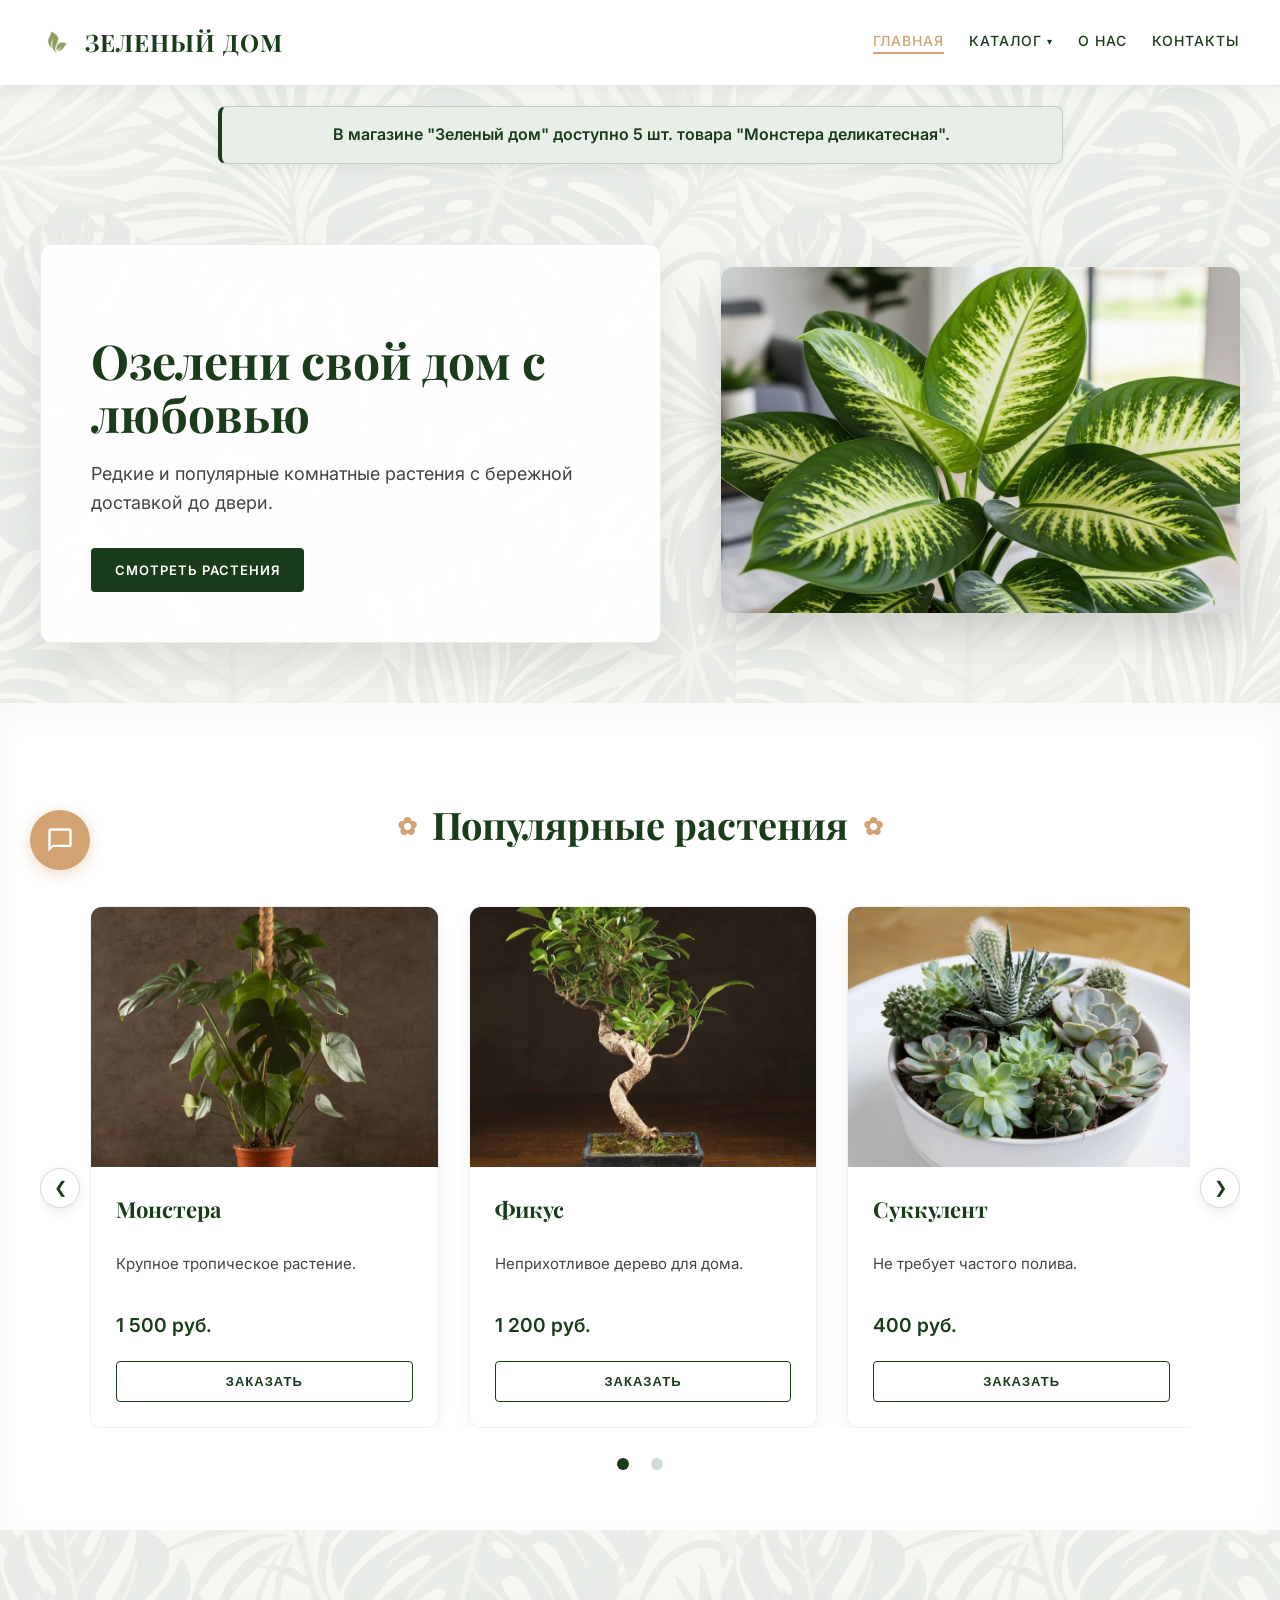
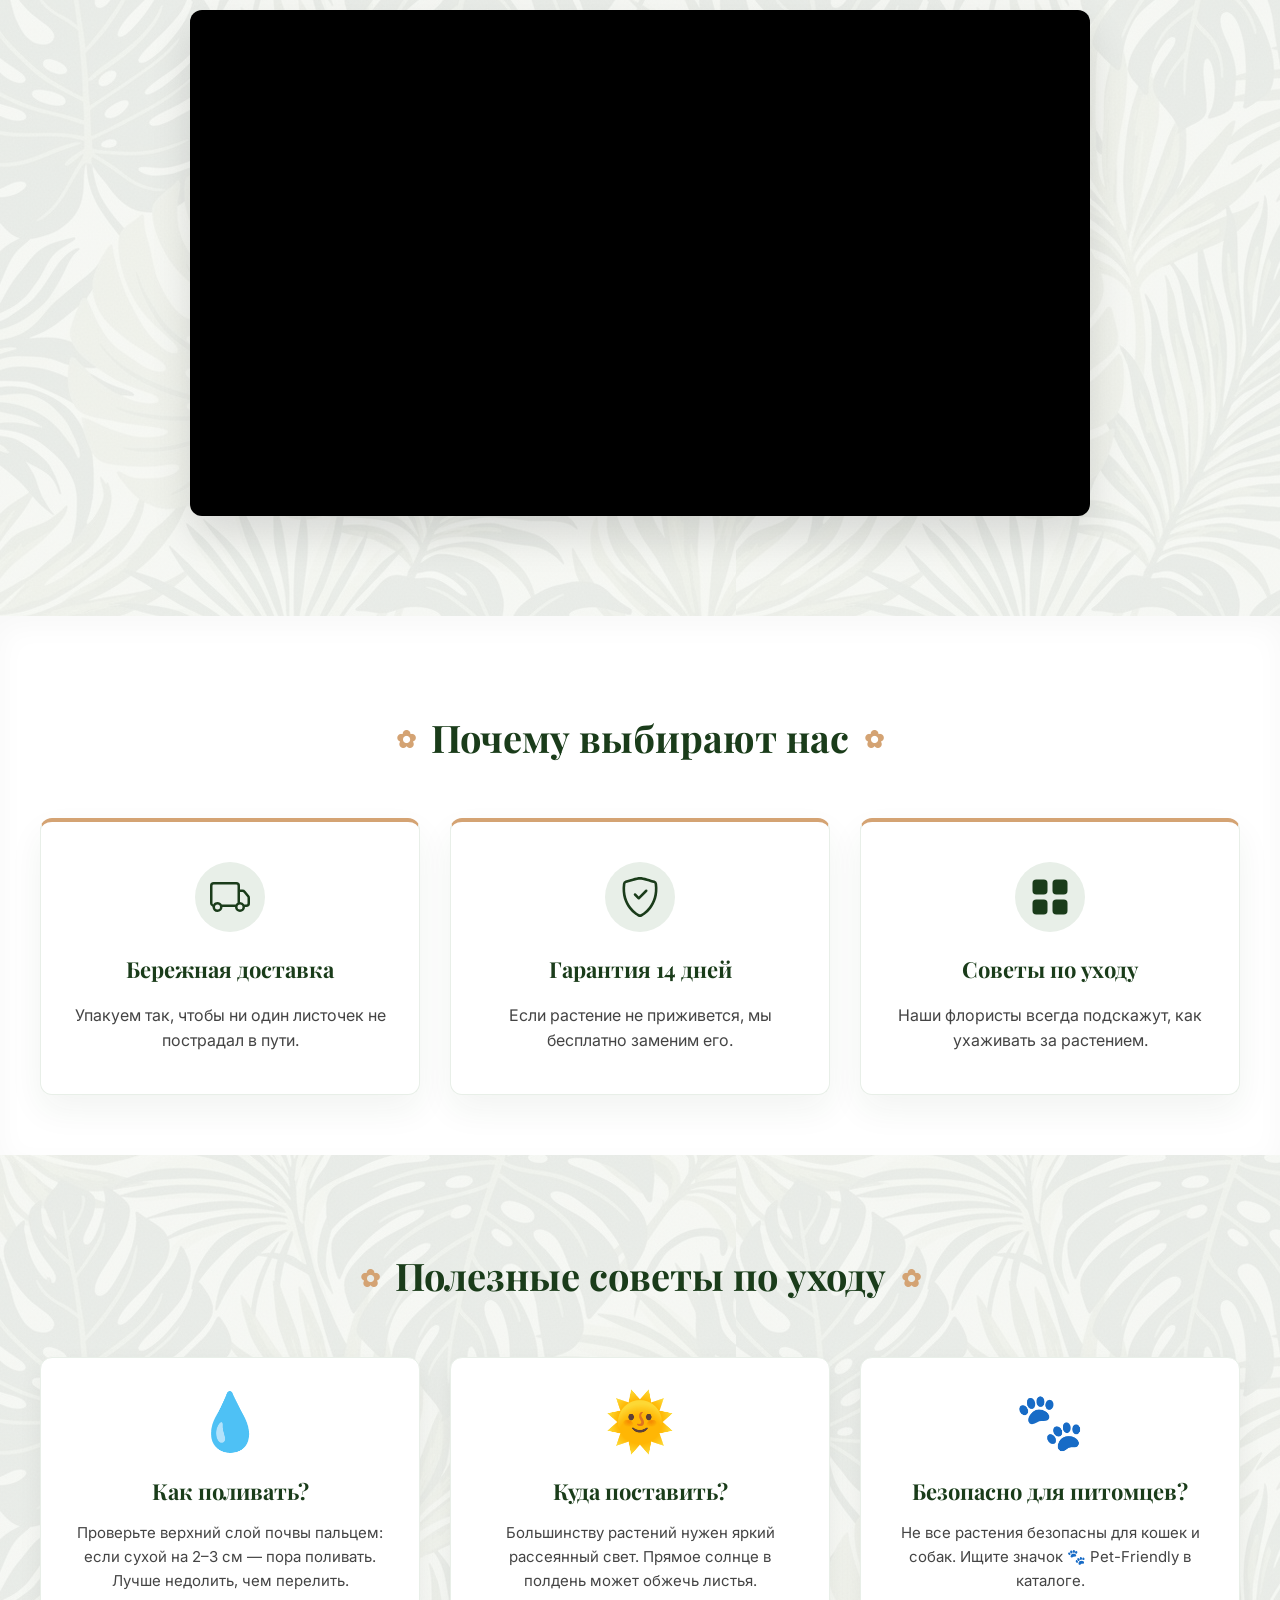
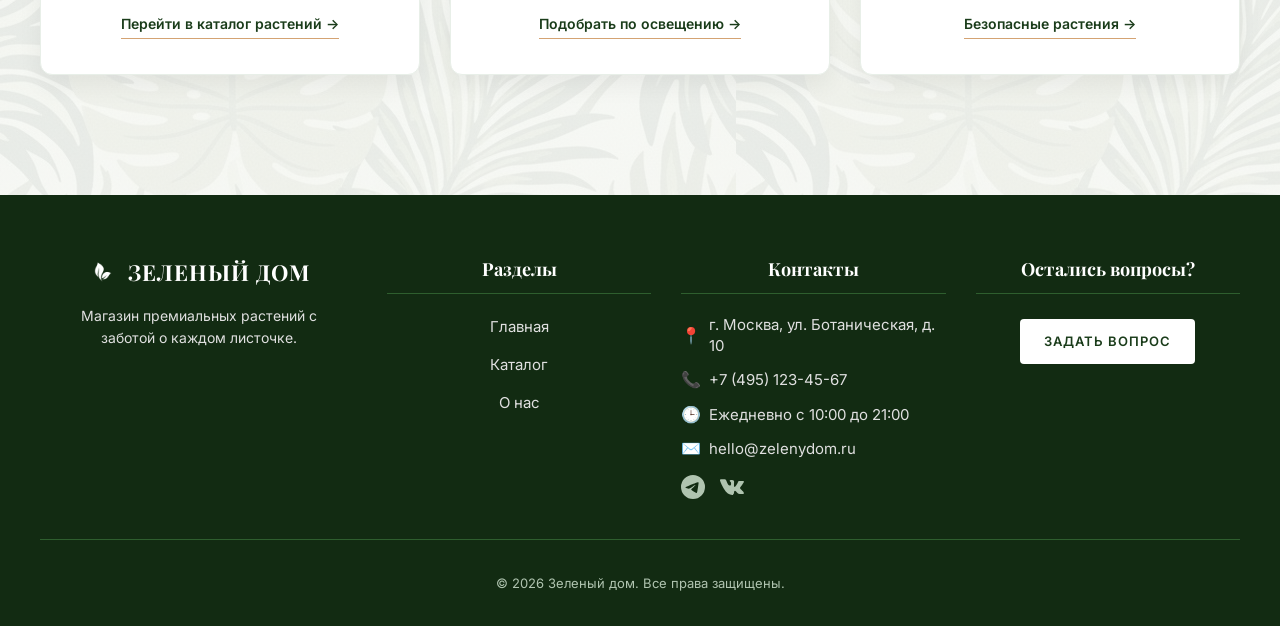
==== commit af9beddb: "fix:кр4" ====
--- a/index.html
+++ b/index.html
@@ -42,6 +42,7 @@
   </header>
 
   <main>
+    <p id="js-message" class="js-message" aria-live="polite"></p>
     <section class="hero container">
       <div class="hero__content">
         <h1 class="hero__title">Озелени свой дом с любовью</h1>
@@ -334,7 +335,9 @@
         <svg viewBox="0 0 24 24" width="28" height="28" fill="currentColor"><path d="M20 2H4c-1.1 0-2 .9-2 2v18l4-4h14c1.1 0 2-.9 2-2V4c0-1.1-.9-2-2-2zm0 14H6l-2 2V4h16v12z"/></svg>
       </button>
     </div>
-  <script src="js/main.js"></script>
-  <script src="js/practice15.js"></script>
+  <script src="js/data.js" defer></script>
+  <script src="js/catalog.js" defer></script>
+  <script src="js/validation.js" defer></script>
+  <script src="js/main.js" defer></script>
 </body>
 </html>
--- a/css/style.css
+++ b/css/style.css
@@ -1040,4 +1040,57 @@
   height: 100%;
   object-fit: cover;
   display: block;
+}
+.js-message {
+  text-align: center;
+  color: #1a3c1a;
+  font-weight: 600;
+  font-size: 16px;
+  background-color: #e8efe8; /* Светло-зеленый фон */
+  border: 1px solid #c0d0c0;
+  border-left: 4px solid #1a3c1a; /* Зеленая полоска слева */
+  padding: 15px 20px;
+  border-radius: 8px;
+  margin: 20px auto;
+  max-width: 800px;
+  box-shadow: 0 4px 15px rgba(0,0,0,0.05);
+}
+.catalog-controls {
+  display: flex;
+  gap: 15px;
+  margin-bottom: 20px;
+  flex-wrap: wrap;
+}
+.catalog-search, .catalog-select {
+  padding: 12px 15px;
+  border: 1px solid #c0d0c0;
+  border-radius: 6px;
+  font-family: inherit;
+  font-size: 15px;
+  background: #fff;
+}
+.catalog-search { flex: 1; min-width: 200px; }
+.products-count { margin-bottom: 20px; font-weight: 600; color: #1a3c1a; }
+/* === СООБЩЕНИЯ ВАЛИДАЦИИ === */
+.form-errors {
+  grid-column: 1 / -1; /* Растягиваем на всю ширину формы */
+  background-color: #fdf2f2;
+  color: #d9534f;
+  padding: 12px 15px;
+  border-radius: 6px;
+  border-left: 4px solid #d9534f;
+  font-size: 14px;
+  margin-bottom: 10px;
+}
+
+.form-success {
+  grid-column: 1 / -1;
+  background-color: #e8f5e9;
+  color: #1a3c1a;
+  padding: 12px 15px;
+  border-radius: 6px;
+  border-left: 4px solid #2e5e2e;
+  font-size: 14px;
+  font-weight: 600;
+  margin-bottom: 10px;
 }
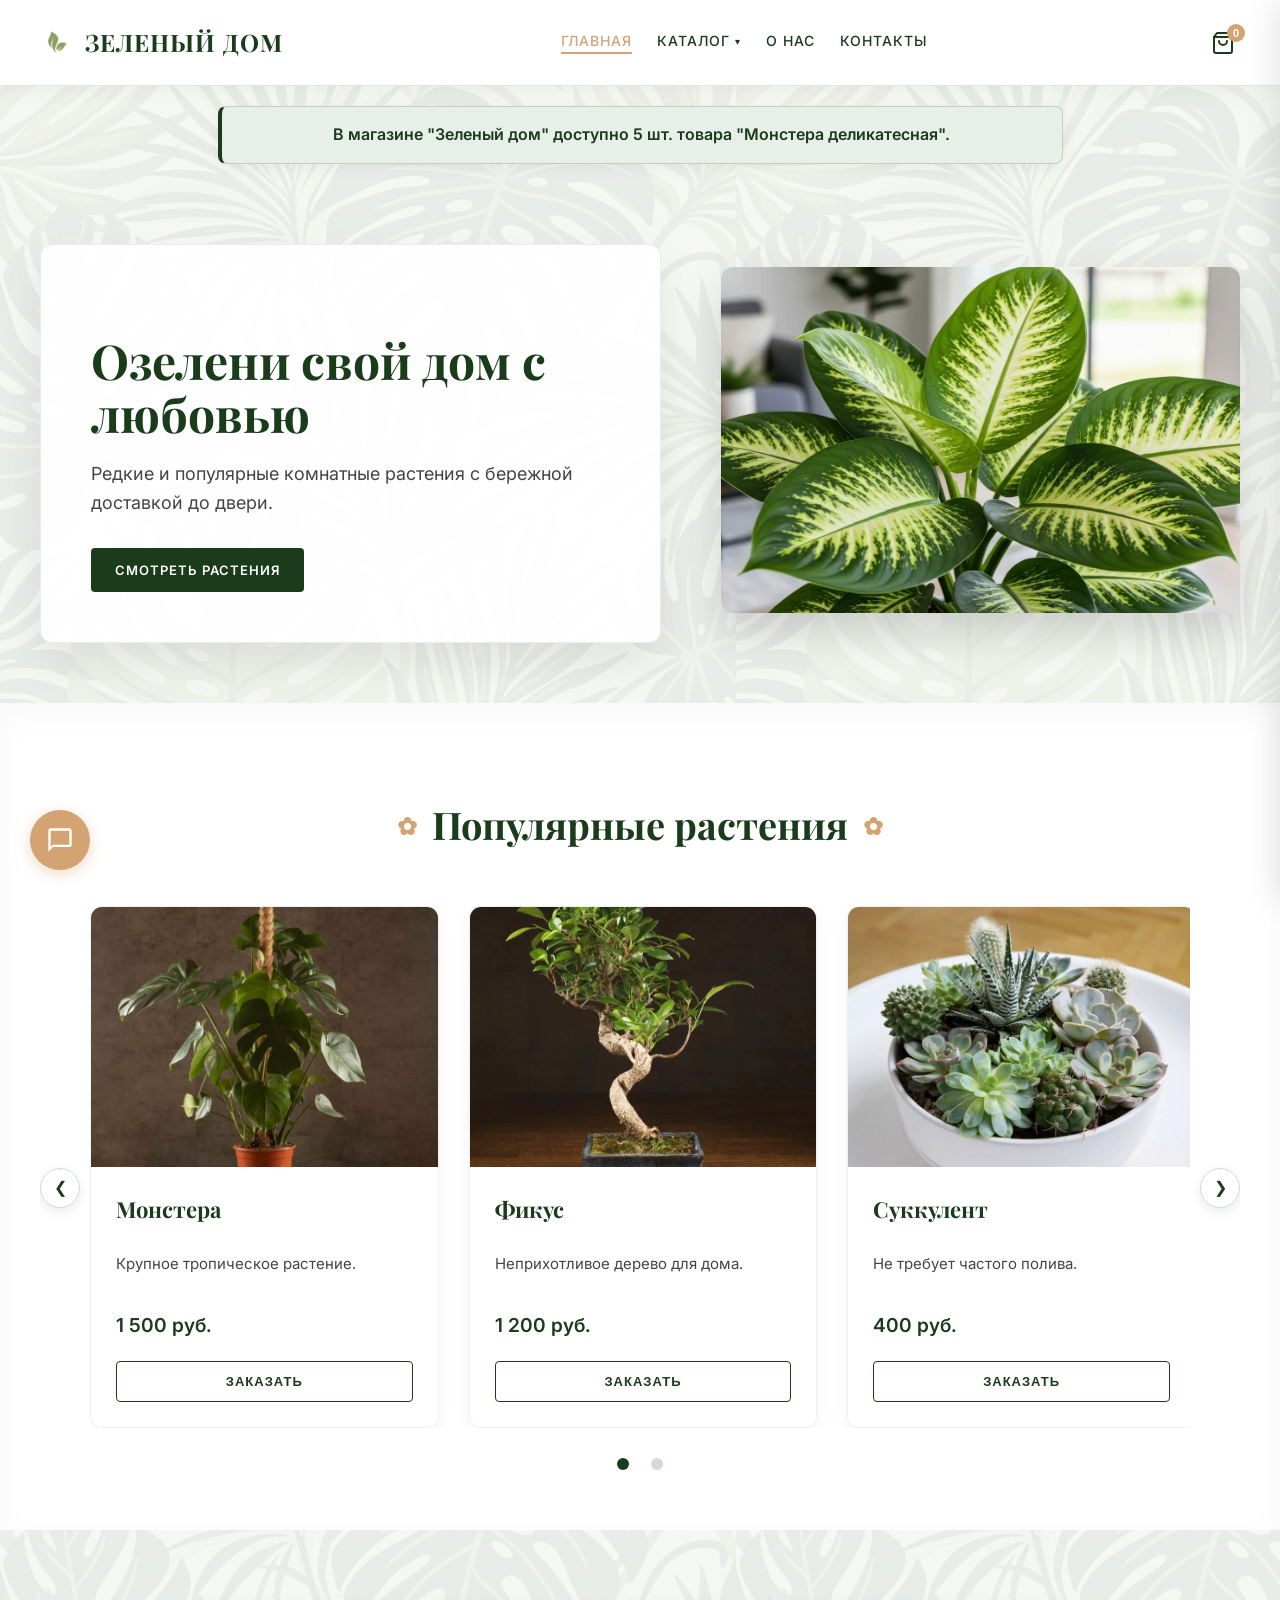
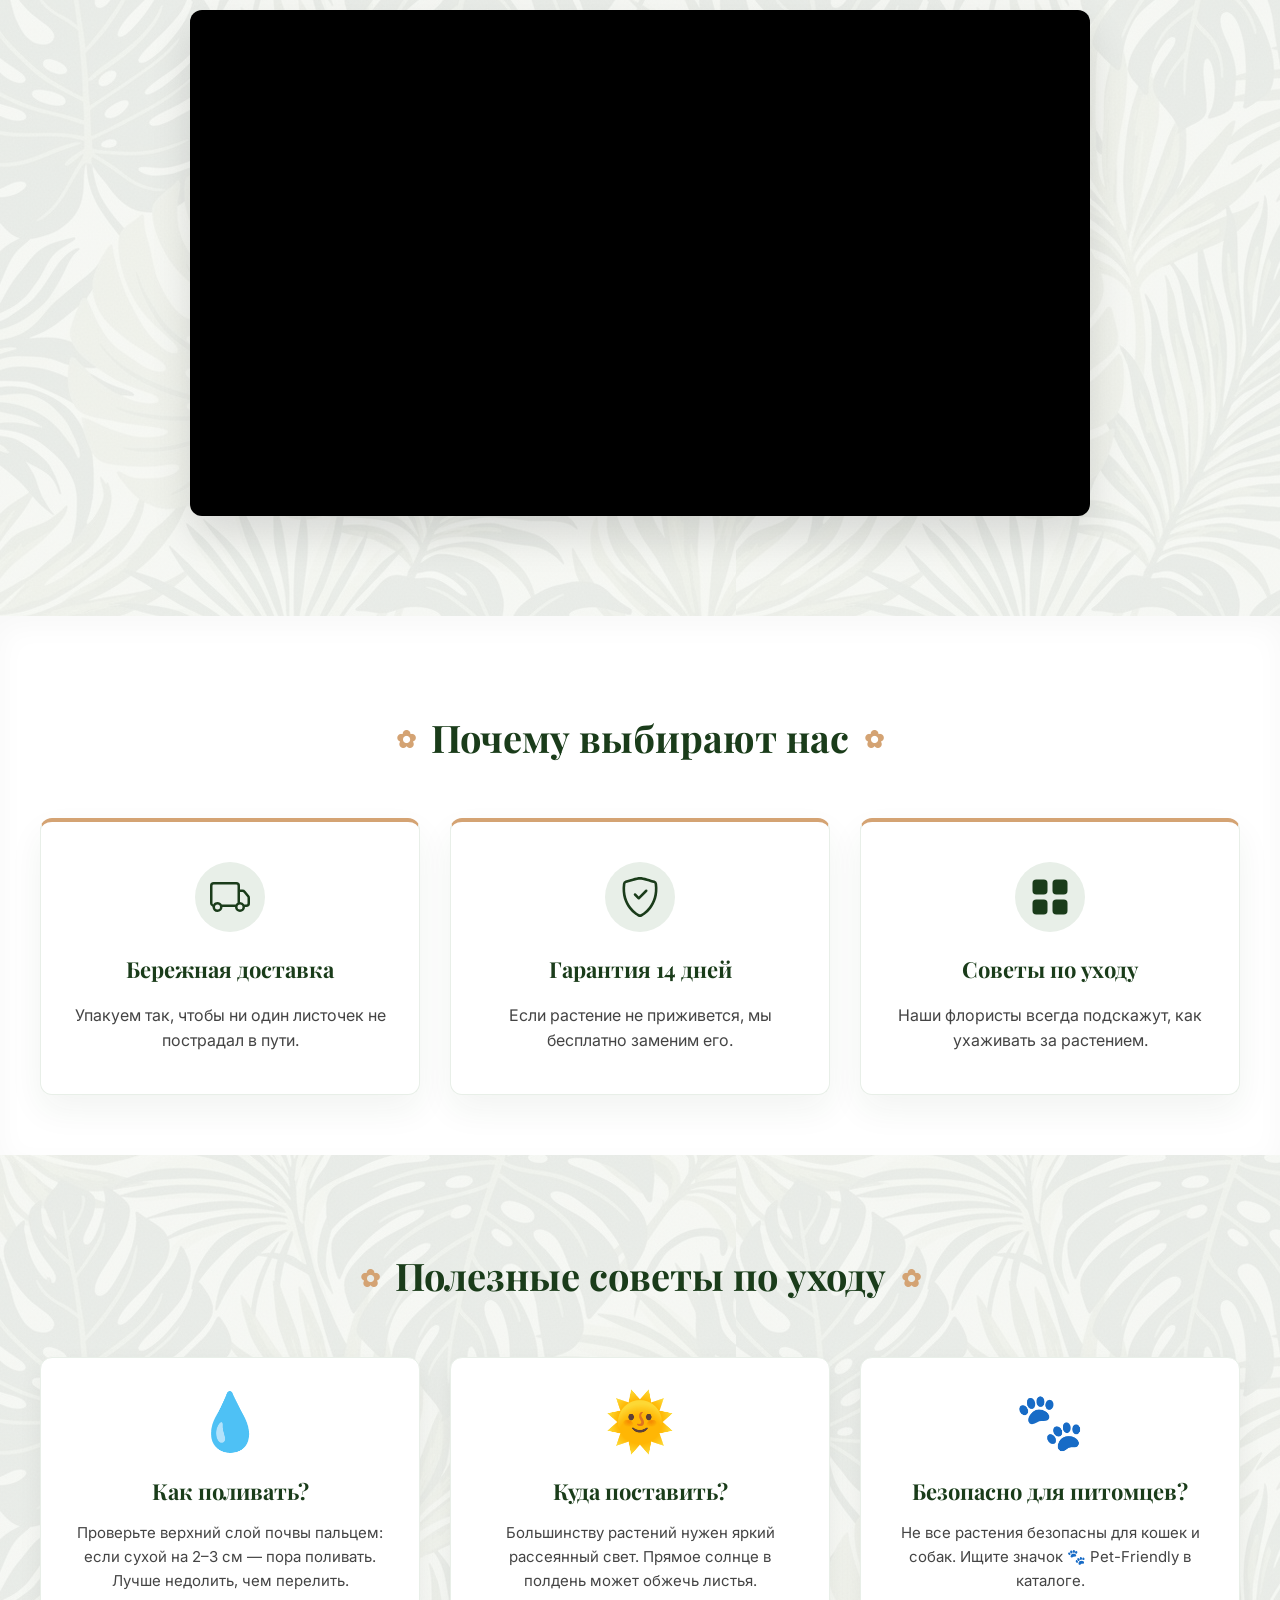
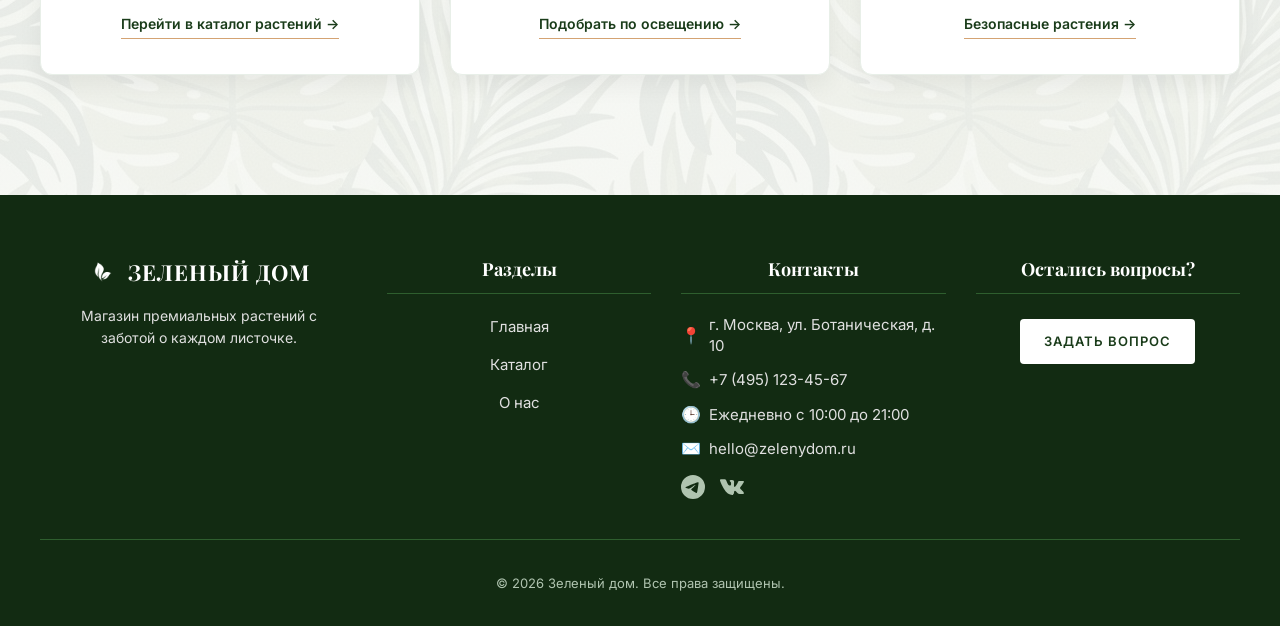
==== commit 2535894f: "fix:добавили корзину" ====
--- a/index.html
+++ b/index.html
@@ -38,6 +38,14 @@
           <li><a href="contacts.html" class="site-nav__link">Контакты</a></li>
         </ul>
       </nav>
+      <button class="header-cart-btn" id="open-cart" aria-label="Открыть корзину">
+        <svg xmlns="http://www.w3.org/2000/svg" width="24" height="24" fill="none" stroke="currentColor" stroke-width="2" stroke-linecap="round" stroke-linejoin="round" viewBox="0 0 24 24">
+          <path d="M6 2L3 6v14a2 2 0 0 0 2 2h14a2 2 0 0 0 2-2V6l-3-4z"></path>
+          <line x1="3" y1="6" x2="21" y2="6"></line>
+          <path d="M16 10a4 4 0 0 1-8 0"></path>
+        </svg>
+        <span class="cart-count" id="cart-count">0</span>
+      </button>
     </div>
   </header>
 
@@ -233,6 +241,22 @@
       </div>
     </div>
   </footer>
+    <!-- КОРЗИНА -->
+  <dialog class="cart-dialog" id="cart-dialog">
+    <button class="modal-close" id="close-cart-dialog" type="button" aria-label="Закрыть">&times;</button>
+    <h2 class="cart-dialog__title">Ваша корзина</h2>
+    
+    <div class="cart-items" id="cart-items">
+      <!-- Сюда JS будет добавлять товары -->
+    </div>
+
+    <div class="cart-total">
+      <span>Итого:</span>
+      <strong id="cart-total-price">0 ₽</strong>
+    </div>
+
+    <button type="button" class="btn" id="checkout-btn" style="width: 100%;">Оформить заказ</button>
+  </dialog>
   <!-- МОДАЛЬНОЕ ОКНО ЗАЯВКИ (обновленное) -->
   <dialog class="order-dialog" id="order-dialog">
     <button class="modal-close" id="close-order-dialog" type="button" aria-label="Закрыть">&times;</button>
@@ -335,9 +359,30 @@
         <svg viewBox="0 0 24 24" width="28" height="28" fill="currentColor"><path d="M20 2H4c-1.1 0-2 .9-2 2v18l4-4h14c1.1 0 2-.9 2-2V4c0-1.1-.9-2-2-2zm0 14H6l-2 2V4h16v12z"/></svg>
       </button>
     </div>
+      <!-- ВЫЕЗЖАЮЩАЯ КОРЗИНА -->
+  <div class="cart-overlay" id="cart-overlay"></div>
+  <aside class="cart-sidebar" id="cart-sidebar">
+    <div class="cart-sidebar__header">
+      <h2>Ваша корзина</h2>
+      <button class="cart-sidebar__close" id="close-cart" aria-label="Закрыть">&times;</button>
+    </div>
+    
+    <div class="cart-sidebar__body" id="cart-items-container">
+      <!-- Сюда JS будет добавлять товары -->
+    </div>
+
+    <div class="cart-sidebar__footer">
+      <div class="cart-total">
+        <span>Итого:</span>
+        <span id="cart-total-price">0 ₽</span>
+      </div>
+      <button class="btn" style="width: 100%;" id="checkout-btn">Оформить заказ</button>
+    </div>
+  </aside>
   <script src="js/data.js" defer></script>
   <script src="js/catalog.js" defer></script>
   <script src="js/validation.js" defer></script>
+  <script src="js/cart.js" defer></script>
   <script src="js/main.js" defer></script>
 </body>
 </html>
--- a/css/style.css
+++ b/css/style.css
@@ -1093,4 +1093,128 @@
   font-size: 14px;
   font-weight: 600;
   margin-bottom: 10px;
+}
+/* === ИКОНКА КОРЗИНЫ В ШАПКЕ === */
+.header-cart-btn {
+  position: relative;
+  background: transparent;
+  border: none;
+  cursor: pointer;
+  color: #1a3c1a;
+  display: flex;
+  align-items: center;
+  justify-content: center;
+  padding: 5px;
+  transition: color 0.3s;
+}
+
+.header-cart-btn:hover {
+  color: #d4a373;
+}
+
+.cart-count {
+  position: absolute;
+  top: -2px;
+  right: -5px;
+  background-color: #d4a373;
+  color: #fff;
+  font-size: 11px;
+  font-weight: bold;
+  width: 18px;
+  height: 18px;
+  border-radius: 50%;
+  display: flex;
+  align-items: center;
+  justify-content: center;
+}
+/* === ВЫЕЗЖАЮЩАЯ КОРЗИНА === */
+.cart-overlay {
+  position: fixed;
+  top: 0; left: 0; width: 100%; height: 100%;
+  background: rgba(0,0,0,0.5);
+  z-index: 1001;
+  opacity: 0;
+  visibility: hidden;
+  transition: all 0.3s ease;
+}
+.cart-overlay.is-active {
+  opacity: 1; visibility: visible;
+}
+
+.cart-sidebar {
+  position: fixed;
+  top: 0; right: -400px; /* Спрятана справа */
+  width: 100%; max-width: 400px;
+  height: 100vh;
+  background: #fff;
+  z-index: 1002;
+  display: flex;
+  flex-direction: column;
+  transition: right 0.3s ease;
+  box-shadow: -5px 0 30px rgba(0,0,0,0.1);
+}
+.cart-sidebar.is-active {
+  right: 0;
+}
+
+.cart-sidebar__header {
+  padding: 20px;
+  border-bottom: 1px solid #eee;
+  display: flex;
+  justify-content: space-between;
+  align-items: center;
+}
+.cart-sidebar__header h2 { margin: 0; font-size: 22px; }
+.cart-sidebar__close {
+  background: none; border: none; font-size: 28px; cursor: pointer; color: #666;
+}
+
+.cart-sidebar__body {
+  flex: 1;
+  overflow-y: auto;
+  padding: 20px;
+}
+
+.cart-sidebar__footer {
+  padding: 20px;
+  border-top: 1px solid #eee;
+  background: #f9f9f9;
+}
+.cart-total {
+  display: flex; justify-content: space-between;
+  font-size: 18px; font-weight: bold; margin-bottom: 15px;
+}
+
+/* Карточка товара в корзине */
+.cart-item {
+  display: flex;
+  gap: 15px;
+  margin-bottom: 20px;
+  padding-bottom: 20px;
+  border-bottom: 1px solid #eee;
+}
+.cart-item__img {
+  width: 70px; height: 70px;
+  object-fit: cover;
+  border-radius: 8px;
+}
+.cart-item__info {
+  flex: 1;
+}
+.cart-item__title {
+  font-size: 16px; font-weight: 600; margin: 0 0 5px;
+}
+.cart-item__price {
+  font-size: 15px; color: #1a3c1a; font-weight: bold; margin: 0 0 10px;
+}
+.cart-item__controls {
+  display: flex; align-items: center; gap: 10px;
+}
+.cart-item__controls button {
+  background: #e8efe8; border: none; border-radius: 4px;
+  width: 25px; height: 25px; cursor: pointer; color: #1a3c1a; font-weight: bold;
+}
+.cart-item__controls button:hover { background: #d4a373; color: #fff; }
+.cart-item__remove {
+  background: none; border: none; color: #d9534f; cursor: pointer; font-size: 13px; margin-left: auto;
 }
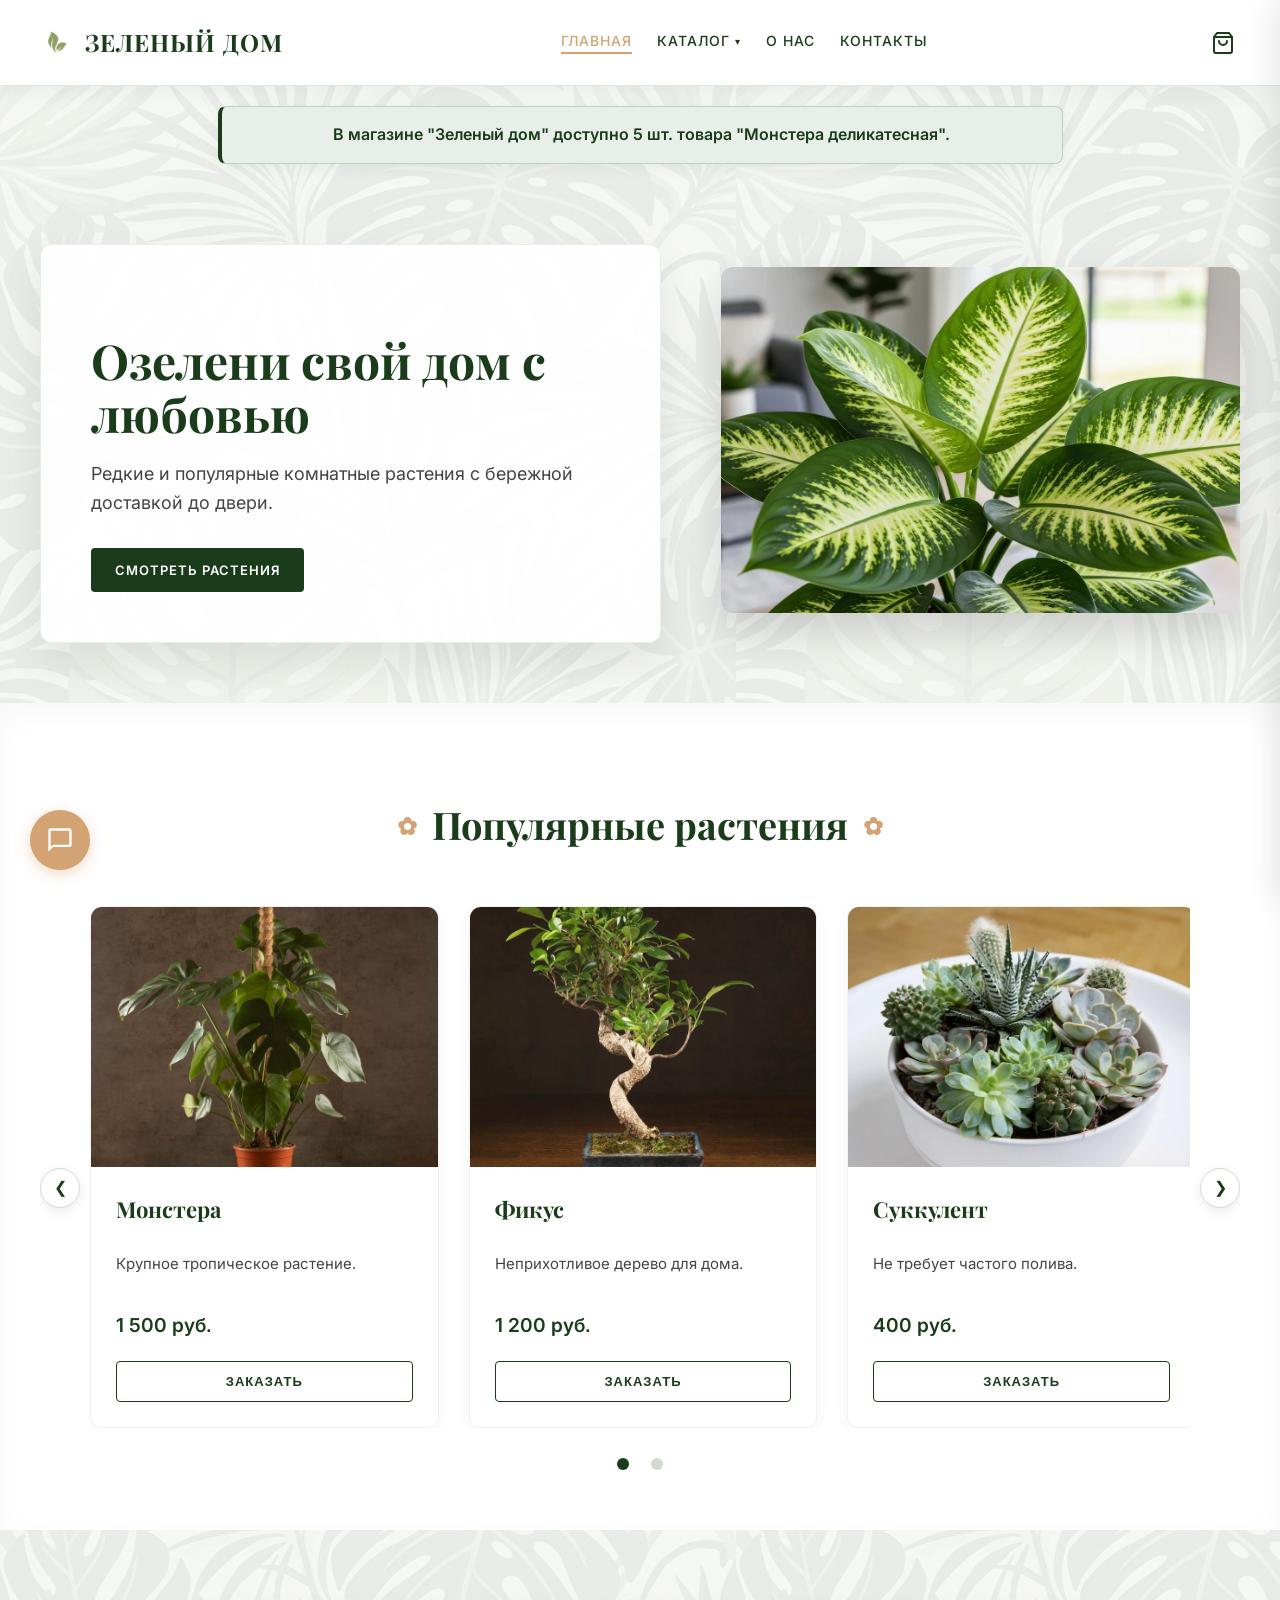
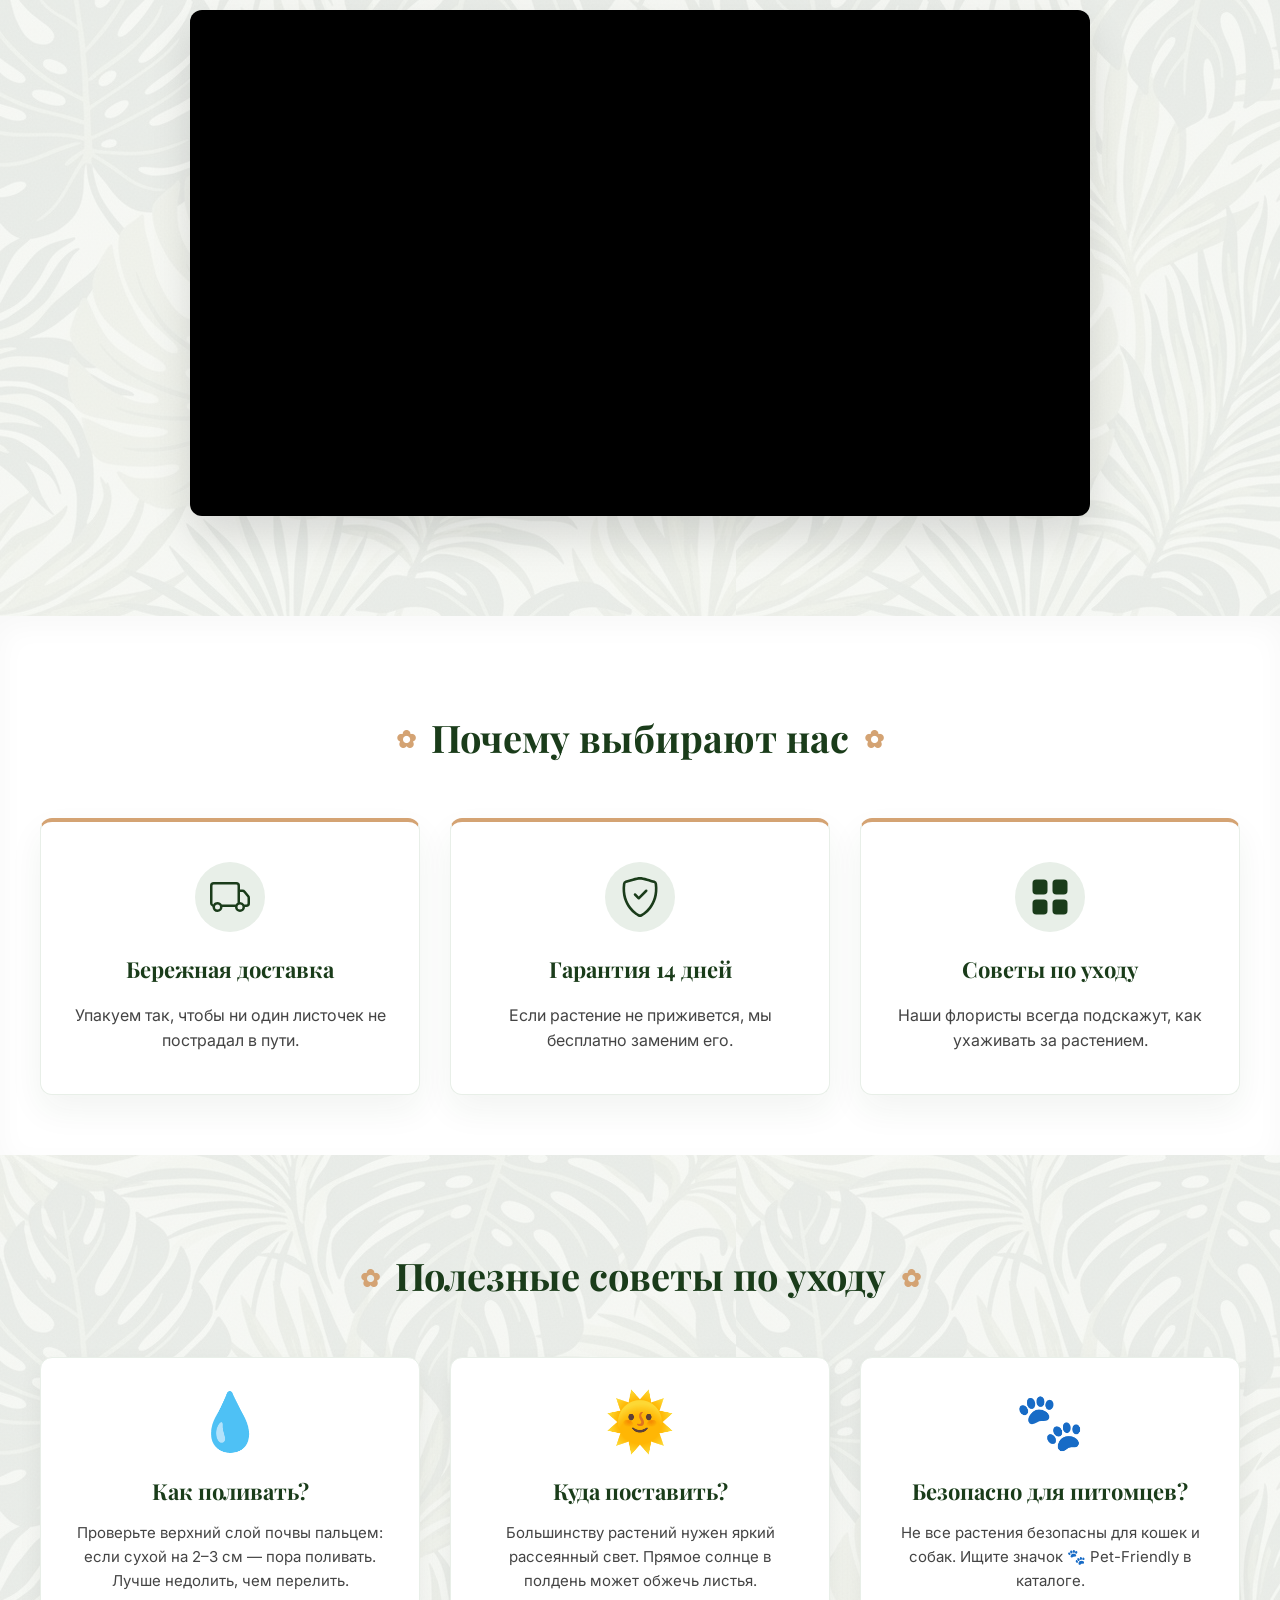
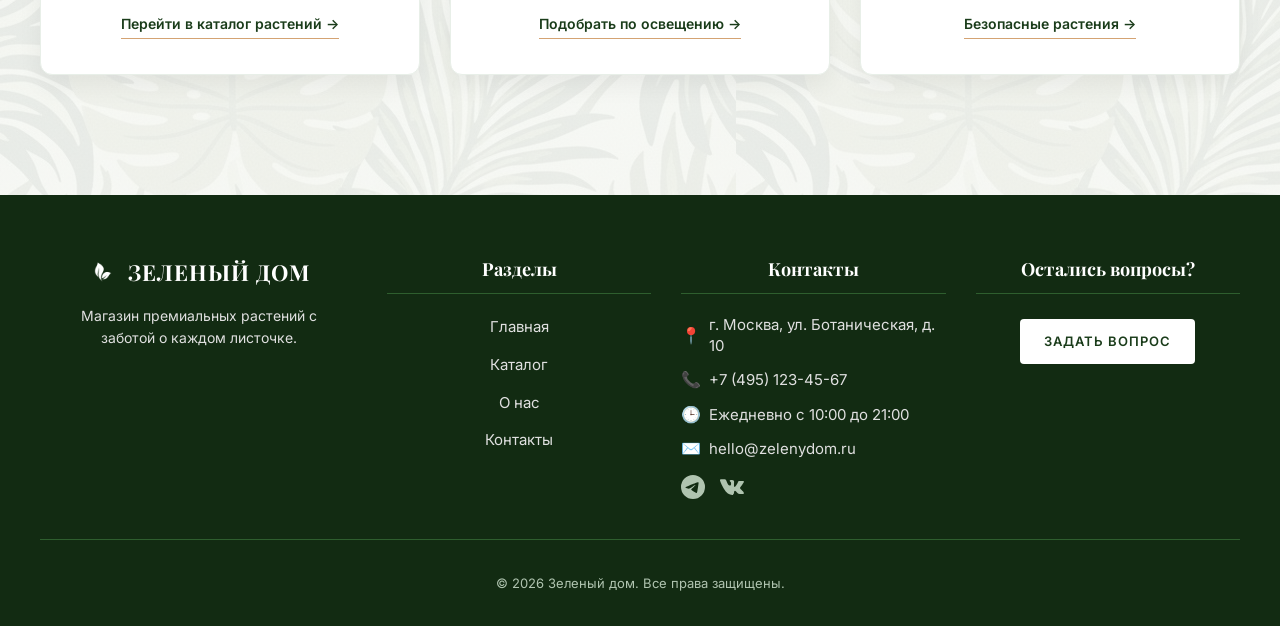
==== commit c3ef57f4: "fix:13 практика" ====
--- a/index.html
+++ b/index.html
@@ -14,6 +14,7 @@
   <link rel="stylesheet" href="css/responsive.css">
 </head>
 <body>
+  <a class="skip-link" href="#main">Перейти к основному содержимому</a>
 
   <header class="site-header">
     <div class="container site-header__inner">
@@ -49,8 +50,10 @@
     </div>
   </header>
 
-  <main>
+  <main id="main">
     <p id="js-message" class="js-message" aria-live="polite"></p>
+
+    <!-- HERO -->
     <section class="hero container">
       <div class="hero__content">
         <h1 class="hero__title">Озелени свой дом с любовью</h1>
@@ -58,20 +61,25 @@
         <a href="#popular-slider" class="btn">Смотреть растения</a>
       </div>
       <div class="hero__image">
-        <img src="images/plant-1.webp" alt="Растение в горшке" class="img-fluid">
-      </div>
-    </section>
-
-    <section class="section"> 
+        <img src="images/plant-1.webp"
+             alt="Комнатное растение в светлом интерьере — пример озеленения дома из магазина Зеленый дом"
+             class="img-fluid">
+      </div>
+    </section>
+
+    <!-- ПОПУЛЯРНЫЕ РАСТЕНИЯ: СЛАЙДЕР -->
+    <section class="section">
       <div class="container">
         <h2 class="section__title">Популярные растения</h2>
         <div class="slider" id="popular-slider">
           <button class="slider__arrow slider__arrow--prev" type="button" aria-label="Предыдущий слайд">&#10094;</button>
           <div class="slider__viewport">
             <div class="slider__track" id="slider-track">
-              
+
               <article class="product-card slider__slide">
-                <img src="images/монстера1.webp" alt="Монстера" class="product-card__img" loading="lazy">
+                <img src="images/monstera-1.webp"
+                     alt="Монстера деликатесная с крупными резными листьями в белом керамическом горшке"
+                     class="product-card__img" loading="lazy">
                 <div class="product-card__body">
                   <h3 class="product-card__title">Монстера</h3>
                   <p class="product-card__desc">Крупное тропическое растение.</p>
@@ -79,9 +87,11 @@
                   <button type="button" class="btn btn--outline product-card__button" data-product="Монстера">Заказать</button>
                 </div>
               </article>
-              
+
               <article class="product-card slider__slide">
-                <img src="images/plant-2.webp" alt="Фикус" class="product-card__img" loading="lazy">
+                <img src="images/plant-2.webp"
+                     alt="Фикус Бенджамина с пышной зелёной кроной — неприхотливое комнатное дерево для дома"
+                     class="product-card__img" loading="lazy">
                 <div class="product-card__body">
                   <h3 class="product-card__title">Фикус</h3>
                   <p class="product-card__desc">Неприхотливое дерево для дома.</p>
@@ -89,9 +99,11 @@
                   <button type="button" class="btn btn--outline product-card__button" data-product="Фикус">Заказать</button>
                 </div>
               </article>
-              
+
               <article class="product-card slider__slide">
-                <img src="images/plant-3.webp" alt="Суккулент" class="product-card__img" loading="lazy">
+                <img src="images/plant-3.webp"
+                     alt="Суккулент эхеверия с мясистыми серо-зелёными листьями в миниатюрном горшке"
+                     class="product-card__img" loading="lazy">
                 <div class="product-card__body">
                   <h3 class="product-card__title">Суккулент</h3>
                   <p class="product-card__desc">Не требует частого полива.</p>
@@ -99,9 +111,11 @@
                   <button type="button" class="btn btn--outline product-card__button" data-product="Суккулент">Заказать</button>
                 </div>
               </article>
-              
+
               <article class="product-card slider__slide">
-                <img src="images/сансевиерия.webp" alt="Сансевиерия" class="product-card__img" loading="lazy">
+                <img src="images/sansevieria.jpg"
+                     alt="Сансевиерия, или щучий хвост, с высокими прямостоячими пёстрыми листьями — очищает воздух в комнате"
+                     class="product-card__img" loading="lazy">
                 <div class="product-card__body">
                   <h3 class="product-card__title">Сансевиерия</h3>
                   <p class="product-card__desc">Щучий хвост. Очищает воздух.</p>
@@ -115,21 +129,22 @@
           <button class="slider__arrow slider__arrow--next" type="button" aria-label="Следующий слайд">&#10095;</button>
           <div class="slider__dots" id="slider-dots" role="tablist" aria-label="Навигация по слайдам"></div>
         </div>
-      </div>  
-    </section>
-
+      </div>
+    </section>
+
+    <!-- ВИДЕО -->
     <section class="section container">
-
       <div class="video-wrapper">
-        <video class="video-bg" autoplay muted loop playsinline preload="metadata" poster="images/заставка.jpg" aria-hidden="true">
-          <source src="images/виедо.mp4" type="video/mp4">
+        <video class="video-bg" autoplay muted loop playsinline preload="metadata" poster="images/poster.jpg" aria-hidden="true">
+          <source src="images/video.mp4" type="video/mp4">
           Ваш браузер не поддерживает видео.
         </video>
       </div>
     </section>
 
-    <section class="section"> 
-      <div class="container"> 
+    <!-- ПОЧЕМУ ВЫБИРАЮТ НАС -->
+    <section class="section">
+      <div class="container">
         <h2 class="section__title">Почему выбирают нас</h2>
         <div class="features-grid">
           <div class="feature-card">
@@ -157,6 +172,7 @@
       </div>
     </section>
 
+    <!-- ПОЛЕЗНЫЕ СОВЕТЫ -->
     <section class="section container">
       <h2 class="section__title">Полезные советы по уходу</h2>
       <div class="tips-grid">
@@ -198,30 +214,30 @@
             <li><a href="index.html">Главная</a></li>
             <li><a href="catalog.html">Каталог</a></li>
             <li><a href="about.html">О нас</a></li>
+            <li><a href="contacts.html">Контакты</a></li>
           </ul>
         </div>
         <div class="footer-col footer-col--contacts">
           <h4>Контакты</h4>
           <ul class="footer-list">
             <li class="footer-contact">
-              <span class="footer-contact__icon">📍</span> 
+              <span class="footer-contact__icon">📍</span>
               <span>г. Москва, ул. Ботаническая, д. 10</span>
             </li>
             <li class="footer-contact">
-              <span class="footer-contact__icon">📞</span> 
+              <span class="footer-contact__icon">📞</span>
               <span><a href="tel:+74951234567">+7 (495) 123-45-67</a></span>
             </li>
             <li class="footer-contact">
-              <span class="footer-contact__icon">🕒</span> 
+              <span class="footer-contact__icon">🕒</span>
               <span>Ежедневно с 10:00 до 21:00</span>
             </li>
             <li class="footer-contact">
-              <span class="footer-contact__icon">✉️</span> 
+              <span class="footer-contact__icon">✉️</span>
               <span><a href="mailto:hello@zelenydom.ru">hello@zelenydom.ru</a></span>
             </li>
           </ul>
-          
-          <!-- Соцсети под почтой -->
+
           <div class="footer-socials">
             <a href="https://t.me/zelenydom" target="_blank" aria-label="Telegram">
               <svg viewBox="0 0 24 24" width="24" height="24" fill="currentColor"><path d="M11.944 0A12 12 0 0 0 0 12a12 12 0 0 0 12 12 12 12 0 0 0 12-12A12 12 0 0 0 12 0a12 12 0 0 0-.056 0zm4.962 7.224c.1-.002.321.023.465.14a.506.506 0 0 1 .171.325c.016.093.036.306.02.472-.18 1.898-.962 6.502-1.36 8.627-.168.9-.499 1.201-.82 1.23-.696.065-1.225-.46-1.9-.902-1.056-.693-1.653-1.124-2.678-1.8-1.185-.78-.417-1.21.258-1.91.177-.184 3.247-2.977 3.307-3.23.007-.032.014-.15-.056-.212s-.174-.041-.249-.024c-.106.024-1.793 1.14-5.061 3.345-.48.33-.913.49-1.302.48-.428-.008-1.252-.241-1.865-.44-.752-.245-1.349-.374-1.297-.789.027-.216.325-.437.893-.663 3.498-1.524 5.83-2.529 6.998-3.014 3.332-1.386 4.025-1.627 4.476-1.635z"/></svg>
@@ -241,27 +257,12 @@
       </div>
     </div>
   </footer>
-    <!-- КОРЗИНА -->
-  <dialog class="cart-dialog" id="cart-dialog">
-    <button class="modal-close" id="close-cart-dialog" type="button" aria-label="Закрыть">&times;</button>
-    <h2 class="cart-dialog__title">Ваша корзина</h2>
-    
-    <div class="cart-items" id="cart-items">
-      <!-- Сюда JS будет добавлять товары -->
-    </div>
-
-    <div class="cart-total">
-      <span>Итого:</span>
-      <strong id="cart-total-price">0 ₽</strong>
-    </div>
-
-    <button type="button" class="btn" id="checkout-btn" style="width: 100%;">Оформить заказ</button>
-  </dialog>
-  <!-- МОДАЛЬНОЕ ОКНО ЗАЯВКИ (обновленное) -->
-  <dialog class="order-dialog" id="order-dialog">
+
+  <!-- МОДАЛЬНОЕ ОКНО ЗАЯВКИ -->
+  <dialog class="order-dialog" id="order-dialog" aria-labelledby="order-dialog-title">
     <button class="modal-close" id="close-order-dialog" type="button" aria-label="Закрыть">&times;</button>
-    <h2 class="order-dialog__title">Оформление заявки</h2>
-    
+    <h2 class="order-dialog__title" id="order-dialog-title">Оформление заявки</h2>
+
     <form class="order-form" id="order-form" novalidate>
       <input type="hidden" id="order-product" value="Общая заявка">
 
@@ -273,7 +274,7 @@
         <label class="order-form__label" for="order-phone">Телефон <span class="req">*</span></label>
         <input class="order-form__input" id="order-phone" type="tel" required autocomplete="tel" placeholder="+7 (___) ___-__-__" maxlength="18">
       </div>
-      
+
       <div class="order-form__group order-form__group--wide">
         <label class="order-form__label" for="order-interest">Что вас интересует?</label>
         <select class="order-form__select" id="order-interest">
@@ -309,68 +310,73 @@
     </form>
   </dialog>
 
-  <!-- ОКНО УСПЕХА -->
-  <dialog class="success-dialog" id="success-dialog">
+  <!-- ОКНО УСПЕХА (единственное на странице) -->
+  <dialog class="success-dialog" id="success-dialog" aria-labelledby="success-dialog-title">
     <button class="modal-close" id="close-success-dialog" type="button" aria-label="Закрыть">&times;</button>
     <div class="success-dialog__icon" aria-hidden="true">🌿</div>
-    <h2 class="success-dialog__title">Спасибо за заявку!</h2>
+    <h2 class="success-dialog__title" id="success-dialog-title">Спасибо!</h2>
     <p class="success-dialog__text">Мы свяжемся с вами в течение 24 часов. А пока — подготовили <strong>инструкцию по уходу</strong> за вашим растением.</p>
     <button type="button" class="btn success-dialog__btn" id="close-success-btn">Отлично!</button>
   </dialog>
-    <a href="#" class="scroll-top" id="scrollTop" aria-label="Наверх">
-      <img src="images/листик.png" alt="" class="scroll-top__img" aria-hidden="true">
-    </a>
-    <!-- Виджет чата -->
-    <div class="chat-widget" id="chat-widget">
-      <div class="chat-widget__window" id="chat-window">
-        
-        <div class="chat-widget__header">
-          <div class="chat-widget__header-top">
-            <img src="images/флорист.jpg" alt="Флорист" class="chat-widget__avatar">
-            <div>
-              <h4>Анна, флорист</h4>
-              <p><span class="chat-widget__online"></span> Онлайн</p>
-            </div>
-          </div>
-          <button class="chat-widget__close" id="close-chat" aria-label="Закрыть">&times;</button>
-        </div>
-
-        <div class="chat-widget__body">
-          <!-- Зона с сообщениями -->
-          <div class="chat-widget__messages" id="chat-messages">
-            <div class="chat-widget__message">
-              Привет! Добро пожаловать в «Зеленый дом». Я помогу разобраться с заказами, доставкой и нашими растениями. Что вас интересует?
-            </div>
-          </div>
-
-          <div class="chat-widget__chips" id="chat-chips"></div>
-
-          <!-- Зона ввода -->
-          <form class="chat-widget__input-area" id="chat-form">
-            <input type="text" placeholder="Напишите сообщение..." class="chat-widget__input" required>
-            <button type="submit" class="chat-widget__send" aria-label="Отправить">
-              <svg viewBox="0 0 24 24" width="20" height="20" fill="currentColor"><path d="M2.01 21L23 12 2.01 3 2 10l15 2-15 2z"/></svg>
-            </button>
-          </form>
-        </div>
-      </div>
-      
-      <button class="chat-widget__toggle" id="toggle-chat" aria-label="Открыть чат">
-        <svg viewBox="0 0 24 24" width="28" height="28" fill="currentColor"><path d="M20 2H4c-1.1 0-2 .9-2 2v18l4-4h14c1.1 0 2-.9 2-2V4c0-1.1-.9-2-2-2zm0 14H6l-2 2V4h16v12z"/></svg>
-      </button>
-    </div>
-      <!-- ВЫЕЗЖАЮЩАЯ КОРЗИНА -->
+
+  <!-- КНОПКА НАВЕРХ -->
+  <a href="#" class="scroll-top" id="scrollTop" aria-label="Наверх">
+    <img src="images/leaf.png" alt="" class="scroll-top__img" aria-hidden="true">
+  </a>
+
+  <!-- ВИДЖЕТ ЧАТА -->
+  <div class="chat-widget" id="chat-widget">
+    <div class="chat-widget__window" id="chat-window">
+
+      <div class="chat-widget__header">
+        <div class="chat-widget__header-top">
+          <img src="images/florist.jpg"
+               alt="Анна — флорист магазина Зеленый дом, консультант чата поддержки"
+               class="chat-widget__avatar">
+          <div>
+            <h4>Анна, флорист</h4>
+            <p><span class="chat-widget__online"></span> Онлайн</p>
+          </div>
+        </div>
+        <button class="chat-widget__close" id="close-chat" aria-label="Закрыть">&times;</button>
+      </div>
+
+      <div class="chat-widget__body">
+        <div class="chat-widget__messages" id="chat-messages">
+          <div class="chat-widget__message">
+            Привет! Добро пожаловать в «Зеленый дом». Я помогу разобраться с заказами, доставкой и нашими растениями. Что вас интересует?
+          </div>
+        </div>
+
+        <div class="chat-widget__chips" id="chat-chips">
+          <button type="button" class="chat-chip">Доставка</button>
+          <button type="button" class="chat-chip">Оплата</button>
+          <button type="button" class="chat-chip">Уход за растениями</button>
+          <button type="button" class="chat-chip">Корзина</button>
+        </div>
+
+        <form class="chat-widget__input-area" id="chat-form">
+          <input type="text" placeholder="Напишите сообщение..." class="chat-widget__input" required>
+          <button type="submit" class="chat-widget__send" aria-label="Отправить">
+            <svg viewBox="0 0 24 24" width="20" height="20" fill="currentColor"><path d="M2.01 21L23 12 2.01 3 2 10l15 2-15 2z"/></svg>
+          </button>
+        </form>
+      </div>
+    </div>
+
+    <button class="chat-widget__toggle" id="toggle-chat" aria-label="Открыть чат">
+      <svg viewBox="0 0 24 24" width="28" height="28" fill="currentColor"><path d="M20 2H4c-1.1 0-2 .9-2 2v18l4-4h14c1.1 0 2-.9 2-2V4c0-1.1-.9-2-2-2zm0 14H6l-2 2V4h16v12z"/></svg>
+    </button>
+  </div>
+
+  <!-- ВЫЕЗЖАЮЩАЯ КОРЗИНА -->
   <div class="cart-overlay" id="cart-overlay"></div>
-  <aside class="cart-sidebar" id="cart-sidebar">
+  <aside class="cart-sidebar" id="cart-sidebar" aria-label="Корзина">
     <div class="cart-sidebar__header">
       <h2>Ваша корзина</h2>
-      <button class="cart-sidebar__close" id="close-cart" aria-label="Закрыть">&times;</button>
-    </div>
-    
-    <div class="cart-sidebar__body" id="cart-items-container">
-      <!-- Сюда JS будет добавлять товары -->
-    </div>
-
+      <button id="close-cart" class="cart-sidebar__close" type="button" aria-label="Закрыть корзину">×</button>
+    </div>
+    <div class="cart-sidebar__body" id="cart-items-container"></div>
     <div class="cart-sidebar__footer">
       <div class="cart-total">
         <span>Итого:</span>
@@ -379,10 +385,9 @@
       <button class="btn" style="width: 100%;" id="checkout-btn">Оформить заказ</button>
     </div>
   </aside>
+
   <script src="js/data.js" defer></script>
-  <script src="js/catalog.js" defer></script>
-  <script src="js/validation.js" defer></script>
   <script src="js/cart.js" defer></script>
   <script src="js/main.js" defer></script>
 </body>
-</html>+</html>
--- a/css/style.css
+++ b/css/style.css
@@ -1,4 +1,7 @@
 @import url('https://fonts.googleapis.com/css2?family=Playfair+Display:wght@400;700&family=Inter:wght@300;400;600&display=swap');
+
+/* === ЗАЩИТА АТРИБУТА HIDDEN === */
+[hidden] { display: none !important; }
 
 /* === БАЗОВЫЕ СТИЛИ === */
 body {
@@ -6,14 +9,14 @@
   margin: 0;
   color: #333;
   line-height: 1.6;
-  background-color: #f7f9f7; 
-  background-image: linear-gradient(rgba(247, 249, 247, 0.92), rgba(247, 249, 247, 0.92)), url('../images/паттерн2.jpg');
-}
-
+  background-color: #f7f9f7;
+  /* Файл переименуй: паттерн2.jpg -> pattern2.jpg */
+  background-image: linear-gradient(rgba(247, 249, 247, 0.92), rgba(247, 249, 247, 0.92)), url('../images/pattern2.jpg');
+}
 
 html {
   scroll-behavior: smooth;
-  scroll-padding-top: 80px; 
+  scroll-padding-top: 80px;
 }
 
 h1, h2, h3, h4 {
@@ -34,25 +37,21 @@
 /* === ШАПКА === */
 .site-header {
   position: sticky; top: 0; z-index: 1000;
-  background: rgba(255, 255, 255, 0.98); 
+  background: rgba(255, 255, 255, 0.98);
   border-bottom: 1px solid #e0e8e0;
   box-shadow: 0 4px 20px rgba(26, 60, 26, 0.05);
 }
 
 .site-header__inner {
   display: flex; justify-content: space-between; align-items: center;
-  padding: 10px 20px; min-height: 65px; 
+  padding: 10px 20px; min-height: 65px;
 }
 
 .site-logo { display: flex; align-items: center; gap: 10px; font-family: 'Playfair Display', serif; font-size: 24px; font-weight: 700; color: #1a3c1a; text-decoration: none; letter-spacing: 1px; }
-.logo-img { height: 35px; width: auto; object-fit: contain; } 
+.logo-img { height: 35px; width: auto; object-fit: contain; }
 
 .site-nav__list { display: flex; gap: 25px; list-style: none; margin: 0; padding: 0; }
-.site-nav__link { text-decoration: none; color: #1a3c1a; font-weight: 500; font-size: 14px; text-transform: uppercase; letter-spacing: 1px; transition: color 0.3s; }
-.site-nav__link {
-  position: relative;
-  padding-bottom: 5px;
-}
+.site-nav__link { text-decoration: none; color: #1a3c1a; font-weight: 500; font-size: 14px; text-transform: uppercase; letter-spacing: 1px; transition: color 0.3s; position: relative; padding-bottom: 5px; }
 .site-nav__link::after {
   content: '';
   position: absolute;
@@ -64,12 +63,8 @@
   transform: scaleX(0);
   transition: transform 0.3s ease;
 }
-.site-nav__link:hover::after, .site-nav__link.active::after {
-  transform: scaleX(1);
-}
-.site-nav__link:hover, .site-nav__link.active { 
-  color: #d4a373; 
-}
+.site-nav__link:hover::after, .site-nav__link.active::after { transform: scaleX(1); }
+.site-nav__link:hover, .site-nav__link.active { color: #d4a373; }
 
 /* Выпадающее меню */
 .site-nav__item--dropdown { position: relative; }
@@ -105,7 +100,7 @@
 .hero__image img { border-radius: 12px; box-shadow: 0 20px 40px rgba(0,0,0,0.15); }
 .img-fluid { max-width: 100%; height: auto; object-fit: cover; }
 
-/* === ГЛАВНЫЕ ЗАГОЛОВКИ СЕКЦИЙ === */
+/* === ЗАГОЛОВКИ СЕКЦИЙ === */
 .section__title {
   text-align: center;
   font-size: 38px;
@@ -117,35 +112,22 @@
   color: #1a3c1a;
   font-family: 'Playfair Display', serif;
 }
-
 .section__title::before {
-  content: '✿';
-  color: #d4a373;
-  font-size: 24px;
-  font-style: normal;
-}
-
+  content: '✿'; color: #d4a373; font-size: 24px; font-style: normal;
+}
 .section__title::after {
-  content: '✿';
-  color: #d4a373;
-  font-size: 24px;
-  font-style: normal;
-}
-@media (max-width: 768px) {
-  .section__title {
-    font-size: 28px;
-    gap: 10px;
-    flex-wrap: wrap; 
-  }
-  
-  .section__title::before,
-  .section__title::after {
-    width: 40px;
-  }
+  content: '✿'; color: #d4a373; font-size: 24px; font-style: normal;
 }
 
 .breadcrumbs { font-size: 14px; color: #666; margin-bottom: 20px; }
 .breadcrumbs a { color: #1a3c1a; text-decoration: none; }
+
+/* === КОНТРАСТНЫЕ СЕКЦИИ === */
+.section { padding: 60px 0; width: 100%; }
+.section:nth-of-type(even) {
+  background-color: #ffffff;
+  box-shadow: 0 10px 30px rgba(0, 0, 0, 0.03) inset;
+}
 
 /* === СЕТКА ТОВАРОВ === */
 .products-grid { display: grid; grid-template-columns: repeat(3, 1fr); gap: 30px; }
@@ -170,40 +152,42 @@
 .filter-list a:hover { background: #e8efe8; color: #1a3c1a; padding-left: 20px; }
 .category-title { font-family: 'Playfair Display', serif; font-size: 28px; color: #1a3c1a; margin-bottom: 25px; padding-bottom: 10px; border-bottom: 2px solid #e8efe8; }
 
+.catalog-controls {
+  display: flex;
+  gap: 15px;
+  margin-bottom: 20px;
+  flex-wrap: wrap;
+}
+.catalog-search, .catalog-select {
+  padding: 12px 15px;
+  border: 1px solid #c0d0c0;
+  border-radius: 6px;
+  font-family: inherit;
+  font-size: 15px;
+  background: #fff;
+}
+.catalog-search { flex: 1; min-width: 200px; }
+.products-count { margin-bottom: 20px; font-weight: 600; color: #1a3c1a; }
+
+/* Пустой результат каталога */
+.empty-state {
+  text-align: center;
+  padding: 60px 20px;
+}
+.empty-state__icon { font-size: 48px; margin-bottom: 15px; }
+.empty-state h2, .empty-state h3 { margin: 10px 0; }
+.empty-state p { color: #777; margin-bottom: 20px; }
+
 /* === МОДАЛЬНЫЕ ОКНА === */
 dialog { border: none; border-radius: 12px; padding: 0; box-shadow: 0 20px 50px rgba(0,0,0,0.3); }
 dialog::backdrop { background: rgba(26, 60, 26, 0.6); backdrop-filter: blur(3px); }
 .modal-close { position: absolute; top: 15px; right: 15px; background: transparent; border: none; font-size: 28px; line-height: 1; color: #666; cursor: pointer; z-index: 10; transition: color 0.3s; }
 .modal-close:hover { color: #1a3c1a; }
 
-
-.product-dialog { 
-  max-width: 800px; 
-  width: 90%; 
-  background: #fff; 
-}
-
-.product-dialog__inner { 
-  display: flex; 
-  gap: 30px; 
-  padding: 30px; 
-  align-items: flex-start; 
-}
-
-.product-dialog__img { 
-  flex: 0 0 45%; 
-  border-radius: 8px; 
-  object-fit: contain; 
-  width: 100%; 
-  max-height: 400px; 
-  /* aspect-ratio: 4/3;  */
-}
-
-.product-dialog__content { 
-  flex: 1; 
-  display: flex; 
-  flex-direction: column; 
-}
+.product-dialog { max-width: 800px; width: 90%; background: #fff; }
+.product-dialog__inner { display: flex; gap: 30px; padding: 30px; align-items: flex-start; }
+.product-dialog__img { flex: 0 0 45%; border-radius: 8px; object-fit: contain; width: 100%; max-height: 400px; }
+.product-dialog__content { flex: 1; display: flex; flex-direction: column; }
 .product-dialog__title { font-size: 32px; margin: 0 0 10px; }
 .product-dialog__sku { color: #666; font-size: 13px; text-transform: uppercase; margin-bottom: 15px; }
 .product-dialog__price { font-size: 24px; font-weight: bold; color: #1a3c1a; margin-bottom: 15px; }
@@ -212,9 +196,14 @@
 .product-dialog__specs li { margin-bottom: 8px; }
 .product-dialog__btn { width: 100%; padding: 15px; font-size: 15px; margin-top: auto; }
 
-/* Окно заявки */
 .order-dialog { max-width: 500px; width: 100%; background: #fff; padding: 35px; }
 .order-dialog__title { margin: 0 0 25px; font-size: 26px; text-align: center; }
+
+.success-dialog { max-width: 400px; width: 100%; text-align: center; background: linear-gradient(180deg, #f4f7f4 0%, #ffffff 100%); padding: 40px 30px; }
+.success-dialog__icon { font-size: 50px; margin-bottom: 15px; }
+.success-dialog__title { font-size: 24px; margin: 0 0 15px; }
+.success-dialog__text { color: #444; font-size: 15px; line-height: 1.6; margin: 0 0 25px; }
+.success-dialog__btn { width: 100%; padding: 14px; }
 
 /* === ФОРМЫ === */
 .order-form { display: grid; grid-template-columns: 1fr 1fr; gap: 20px; }
@@ -226,79 +215,191 @@
 .order-form__label { margin-bottom: 6px; font-weight: 600; font-size: 13px; text-transform: uppercase; letter-spacing: 0.5px; color: #444; }
 .req { color: #d9534f; }
 .order-form__checkbox { display: flex; align-items: flex-start; gap: 10px; font-size: 13px; color: #444; cursor: pointer; line-height: 1.4; }
-.order-form__checkbox input[type="checkbox"] { width: 16px; height: 16px; margin-top: 2px; accent-color: #1a3c1a; flex-shrink: 0; cursor: pointer; }
+.order-form__checkbox input[type="checkbox"], .form-checkbox input[type="checkbox"] { width: 16px; height: 16px; margin-top: 2px; accent-color: #1a3c1a; flex-shrink: 0; cursor: pointer; }
 .order-form__checkbox[aria-invalid="true"] { color: #d9534f; }
 .order-form__note { grid-column: 1 / -1; font-size: 12px; color: #888; margin: 0; text-align: center; }
 
+/* Чекбокс согласия (по заданию: label class="form-group form-checkbox") */
+.form-group.form-checkbox {
+  display: flex;
+  align-items: flex-start;
+  gap: 10px;
+  font-size: 13px;
+  color: #444;
+  cursor: pointer;
+  line-height: 1.4;
+  grid-column: 1 / -1;
+}
+.form-group.form-checkbox input[type="checkbox"] { width: 16px; height: 16px; margin-top: 2px; accent-color: #1a3c1a; flex-shrink: 0; }
+
+/* Улучшенная форма на странице контактов */
+.contacts-form-wrapper {
+  background: #ffffff;
+  padding: 40px;
+  border-radius: 12px;
+  border: 1px solid #d1dcd1;
+  box-shadow: 0 15px 40px rgba(26, 60, 26, 0.08);
+  position: relative;
+  overflow: hidden;
+}
+.contacts-form-wrapper::before {
+  content: '';
+  position: absolute;
+  top: 0; left: 0;
+  width: 100%; height: 6px;
+  background: #1a3c1a;
+}
+.contact-form-header { margin-bottom: 30px; text-align: center; }
+.contact-form-title { font-size: 28px; margin: 0 0 10px; color: #1a3c1a; }
+.contact-form-subtitle { font-size: 15px; color: #666; margin: 0; line-height: 1.5; }
+
+.order-form--page { padding: 0; box-shadow: none; background: transparent; width: 100%; }
+.order-form--page .order-form__input,
+.order-form--page .order-form__select,
+.order-form--page .order-form__textarea { padding: 14px 18px; background: #f9fbf9; border: 1px solid #c0d0c0; }
+.order-form--page .order-form__input:focus,
+.order-form--page .order-form__select:focus,
+.order-form--page .order-form__textarea:focus { background: #ffffff; }
+.order-form--page .btn { padding: 16px; font-size: 15px; margin-top: 10px; }
+
+/* Сообщения валидации */
+.form-errors {
+  grid-column: 1 / -1;
+  background-color: #fdf2f2;
+  color: #d9534f;
+  padding: 12px 15px;
+  border-radius: 6px;
+  border-left: 4px solid #d9534f;
+  font-size: 14px;
+  margin-bottom: 10px;
+}
+.form-success {
+  grid-column: 1 / -1;
+  background-color: #e8f5e9;
+  color: #1a3c1a;
+  padding: 12px 15px;
+  border-radius: 6px;
+  border-left: 4px solid #2e5e2e;
+  font-size: 14px;
+  font-weight: 600;
+  margin-bottom: 10px;
+}
+
 /* === О НАС === */
-.about-block { 
-  display: flex; 
-  gap: 50px; 
-  align-items: center; 
-  margin: 40px 0 80px; 
-}
-
-.about-block__image { 
-  flex: 0 0 45%; 
-  max-width: 45%;
+.about-block { display: flex; gap: 50px; align-items: center; margin: 40px 0 80px; }
+.about-block__image { flex: 0 0 45%; max-width: 45%; border-radius: 12px; }
+.about-block__image img { object-fit: contain; box-shadow: 0 15px 35px rgba(26, 60, 26, 0.15); }
+.about-block__content { flex: 1; display: flex; flex-direction: column; justify-content: center; text-align: center; }
+
+/* Преимущества и счётчики */
+.features-grid { display: grid; grid-template-columns: repeat(3, 1fr); gap: 30px; }
+.feature-card {
+  background: #ffffff;
+  padding: 40px 30px;
   border-radius: 12px;
-}
-
-.about-block__image img {
-  object-fit: contain; 
-  box-shadow: 0 15px 35px rgba(26, 60, 26, 0.15);
-}
-
-.about-block__content { 
-  flex: 1; 
+  text-align: center;
+  border: 1px solid #e8efe8;
+  border-top: 4px solid #d4a373;
+  box-shadow: 0 15px 35px rgba(26, 60, 26, 0.06);
+  transition: transform 0.3s, box-shadow 0.3s;
+}
+.feature-card:hover { transform: translateY(-8px); box-shadow: 0 15px 35px rgba(0, 0, 0, 0.15); }
+.feature-icon {
+  color: #1a3c1a;
+  margin-bottom: 20px;
+  display: inline-flex;
+  align-items: center;
+  justify-content: center;
+  width: 70px;
+  height: 70px;
+  background: #e8efe8;
+  border-radius: 50%;
+  /* Счётчик на «О нас» — цифры крупнее, чем иконка */
+  font-size: 26px;
+  font-weight: 700;
+}
+.feature-card h3 { margin-top: 0; font-size: 22px; margin-bottom: 15px; }
+.feature-card p { color: #444; margin: 0; }
+
+/* === ПОЛЕЗНЫЕ СОВЕТЫ === */
+.tips-grid { display: grid; grid-template-columns: repeat(3, 1fr); gap: 30px; }
+.tip-card {
+  background: #ffffff;
+  padding: 35px 30px;
+  border-radius: 12px;
+  border: 1px solid #e8efe8;
+  box-shadow: 0 10px 25px rgba(0, 0, 0, 0.06);
+  transition: transform 0.3s, box-shadow 0.3s;
   display: flex;
   flex-direction: column;
-  justify-content: center;
-    text-align: center;
-}
+  align-items: center;
+  text-align: center;
+}
+.tip-card:hover { transform: translateY(-6px); box-shadow: 0 18px 35px rgba(0, 0, 0, 0.12); }
+.tip-card__icon { font-size: 56px; line-height: 1; margin-bottom: 25px; }
+.tip-card__title { font-size: 22px; margin: 0 0 12px; color: #1a3c1a; }
+.tip-card__text { color: #444; font-size: 15px; margin: 0 0 20px; flex-grow: 1; }
+.tip-card__link {
+  color: #1a3c1a;
+  font-weight: 600;
+  font-size: 14px;
+  text-decoration: none;
+  border-bottom: 1px solid #d4a373;
+  padding-bottom: 2px;
+  transition: color 0.3s;
+  margin-top: auto;
+}
+.tip-card__link:hover { color: #d4a373; }
 
 /* === КОНТАКТЫ === */
 .contacts-wrapper { display: grid; grid-template-columns: 1fr 1fr; gap: 40px; align-items: start; }
 .contacts-left { display: flex; flex-direction: column; }
 .contacts-card { background: #ffffff; border-radius: 12px; overflow: hidden; border: 1px solid #d1dcd1; box-shadow: 0 10px 30px rgba(26, 60, 26, 0.1); display: flex; flex-direction: column; }
-.contacts-info {
-  padding: 40px 40px 20px 40px;
-}
-
+.contacts-info { padding: 40px 40px 20px 40px; }
 .contacts-info p {
+  display: flex;
+  align-items: flex-start;
+  gap: 10px;
   font-size: 16px;
   color: #444;
   margin-bottom: 15px;
-  text-align: left;
-  display: block; 
-}
-
-.contacts-info p strong {
-  display: block;
-  color: #1a3c1a;
-  margin-bottom: 5px;
-}
-
-/* Стили для мессенджеров (чтобы кнопки были аккуратными) */
-.messengers {
-  margin-top: 25px;
-}
-
-.messengers p {
-  margin-bottom: 10px;
-}
+}
+.contacts-info p strong { display: block; color: #1a3c1a; margin-bottom: 5px; }
+.contact-icon { font-size: 18px; line-height: 1.4; flex-shrink: 0; }
+.contacts-info a, .contact-item a, .contact-item p a {
+  color: #444 !important;
+  text-decoration: none !important;
+  transition: color 0.3s;
+}
+.contacts-info a:hover, .contact-item a:hover, .contact-item p a:hover { color: #d4a373 !important; }
 .contacts-map { height: 300px; position: relative; border-top: 1px solid #e8efe8; }
 .contacts-map iframe { position: absolute; top: 0; left: 0; width: 100%; height: 100%; border: none; }
-.contacts-form-wrapper { background: #ffffff; padding: 30px; border-radius: 12px; border: 1px solid #d1dcd1; box-shadow: 0 10px 30px rgba(26, 60, 26, 0.1); }
-.order-form--page { padding: 0; box-shadow: none; background: transparent; width: 100%; }
-.messengers { margin-top: 15px; }
-.messengers .btn { margin-right: 10px; margin-bottom: 10px; }
+
+/* Мессенджеры */
+.messengers { margin-top: 25px; }
+.messengers p { margin-bottom: 10px; }
+.messengers-list { display: flex; gap: 10px; margin-top: 10px; flex-wrap: wrap; justify-content: flex-start; }
+.messenger-btn {
+  display: inline-flex;
+  align-items: center;
+  gap: 8px;
+  padding: 10px 16px;
+  border-radius: 8px;
+  font-size: 14px;
+  font-weight: 600;
+  text-decoration: none;
+  transition: all 0.3s ease;
+}
+.messenger-btn--tg { background: #e3f2fd; color: #007bb5; }
+.messenger-btn--tg:hover { background: #007bb5; color: #fff; }
+.messenger-btn--vk { background: #f0f4f8; color: #2787F5; }
+.messenger-btn--vk:hover { background: #2787F5; color: #fff; }
 
 /* Доставка */
 .delivery-on-contacts { margin-top: 60px; }
 .delivery-features { display: grid; grid-template-columns: repeat(3, 1fr); gap: 20px; margin-bottom: 40px; }
 .delivery-feature { background: #ffffff; padding: 30px 20px; border-radius: 12px; border: 1px solid #e8efe8; box-shadow: 0 5px 15px rgba(0, 0, 0, 0.05); text-align: center; }
-.delivery-feature__icon { font-size: 35px; margin-bottom: 10px; }
+.delivery-feature__icon { font-size: 48px; line-height: 1; margin-bottom: 20px; }
 .delivery-feature__title { font-size: 20px; margin: 0 0 10px; }
 .delivery-feature__text { color: #444; font-size: 14px; margin: 0; }
 .delivery-section { margin-bottom: 40px; }
@@ -306,7 +407,7 @@
 .delivery-note { margin-top: 15px; font-size: 14px; color: #1a3c1a; font-weight: 600; }
 .payment-grid { display: grid; grid-template-columns: repeat(2, 1fr); gap: 20px; }
 .payment-card { background: #ffffff; padding: 20px; border-radius: 12px; border: 1px solid #e8efe8; box-shadow: 0 5px 15px rgba(0, 0, 0, 0.05); }
-.payment-card__icon { font-size: 28px; margin-bottom: 10px; }
+.payment-card__icon { font-size: 48px; line-height: 1; margin-bottom: 20px; }
 .payment-card__title { font-size: 18px; margin: 0 0 8px; }
 .payment-card__text { color: #444; font-size: 14px; margin: 0; }
 .table-wrapper { overflow-x: auto; border-radius: 8px; box-shadow: 0 4px 15px rgba(0,0,0,0.05); margin-bottom: 15px; }
@@ -316,7 +417,6 @@
 
 /* === ПОДВАЛ === */
 .site-footer { background-color: #122b12; color: #e0e0e0; padding: 60px 0 20px; margin-top: 60px; }
-.site-footer .footer-col h4 {color: #d4a373; }
 .footer-grid { display: grid; grid-template-columns: 1.2fr 1fr 1fr 1fr; gap: 30px; margin-bottom: 40px; align-items: start; }
 .footer-col { display: flex; flex-direction: column; align-items: center; text-align: center; min-width: 0; }
 .site-footer .site-logo { color: #ffffff; display: inline-flex; align-items: center; gap: 10px; font-size: 22px; white-space: nowrap; margin-bottom: 15px; }
@@ -330,658 +430,22 @@
 .footer-contact__icon { font-size: 16px; }
 .site-footer .btn--white { margin-top: 5px; }
 .site-footer .footer-bottom { border-top: 1px solid #2e5e2e; padding-top: 20px; text-align: center; font-size: 13px; color: #b0c4b0; }
-.footer-col--contacts {
-  align-items: flex-start !important;
-  text-align: left;
-}
-
-.footer-col--contacts h4 {
-  text-align: left; 
-  width: 100%;
-}
-
-.footer-col--contacts .footer-list {
-  align-items: flex-start; 
-}
-
-.footer-col--contacts .footer-contact {
-  justify-content: flex-start;
-}
-
-.footer-socials {
-  display: flex;
-  gap: 15px;
-  margin-top: 15px;
-}
-.footer-socials a {
-  color: #b0c4b0;
-  transition: color 0.3s;
-  display: inline-flex;
-}
-.footer-socials a:hover {
-  color: #ffffff;
-}
-/* === ПРОЧЕЕ === */
-.scroll-top { position: fixed; bottom: 30px; right: 30px; width: 45px; height: 45px; background-color: #e8efe8; border-radius: 50%; display: flex; align-items: center; justify-content: center; z-index: 1000; box-shadow: 0 4px 15px rgba(26, 60, 26, 0.2); transition: all 0.3s ease; opacity: 0; visibility: hidden; transform: translateY(20px); }
-.scroll-top.show { opacity: 1; visibility: visible; transform: translateY(0); }
-.scroll-top:hover { background-color: #1a3c1a; transform: translateY(-5px); }
-.scroll-top__img { width: 28px; height: 28px; object-fit: contain; transition: filter 0.3s ease; }
-.scroll-top:hover .scroll-top__img { filter: brightness(0) invert(1); }
-
-.success-dialog { max-width: 400px; width: 100%; text-align: center; background: linear-gradient(180deg, #f4f7f4 0%, #ffffff 100%); padding: 40px 30px; }
-.success-dialog__icon { font-size: 50px; margin-bottom: 15px; }
-.success-dialog__title { font-size: 24px; margin: 0 0 15px; }
-.success-dialog__text { color: #444; font-size: 15px; line-height: 1.6; margin: 0 0 25px; }
-.success-dialog__btn { width: 100%; padding: 14px; }
-/* === ПРЕИМУЩЕСТВА (ПОЧЕМУ ВЫБИРАЮТ НАС) === */
-.features-grid { 
-  display: grid; 
-  grid-template-columns: repeat(3, 1fr); 
-  gap: 30px; 
-}
-
-.feature-card {
-  background: #ffffff;
-  padding: 40px 30px;
-  border-radius: 12px;
-  text-align: center;
-  border: 1px solid #e0e0e0;
-  box-shadow: 0 10px 25px rgba(0, 0, 0, 0.08);
-  transition: transform 0.3s, box-shadow 0.3s;
-  border-top: 4px solid #1a3c1a;
-  border: 1px solid #e8efe8;
-  border-top: 4px solid #d4a373; 
-  box-shadow: 0 15px 35px rgba(26, 60, 26, 0.06);
-}
-
-.feature-card:hover { 
-  transform: translateY(-8px); 
-  box-shadow: 0 15px 35px rgba(0, 0, 0, 0.15); 
-}
-
-.feature-icon {
-  color: #1a3c1a;
-  margin-bottom: 20px;
-  display: inline-flex;
-  align-items: center;
-  justify-content: center;
-  width: 70px;
-  height: 70px;
-  background: #e8efe8;
-  border-radius: 50%;
-}
-
-.feature-card h3 { margin-top: 0; font-size: 22px; margin-bottom: 15px; }
-.feature-card p { color: #444; margin: 0; }
-
-/* === ПОЛЕЗНЫЕ СОВЕТЫ === */
-.tips-grid { 
-  display: grid; 
-  grid-template-columns: repeat(3, 1fr); 
-  gap: 30px; 
-}
-
-.tip-card { 
-  background: #ffffff; 
-  padding: 35px 30px; 
-  border-radius: 12px;
-  border: 1px solid #e8efe8; 
-  box-shadow: 0 10px 25px rgba(0, 0, 0, 0.06);
-  transition: transform 0.3s, box-shadow 0.3s; 
-  display: flex; 
-  flex-direction: column;
-  align-items: center; 
-  text-align: center; 
-}
-
-.tip-card:hover { 
-  transform: translateY(-6px); 
-  box-shadow: 0 18px 35px rgba(0, 0, 0, 0.12); 
-}
-
-.tip-card__icon { 
-  display: flex;
-  align-items: center;
-  justify-content: center;
-  width: 70px;
-  height: 70px;
-  background: #e8efe8;
-  border-radius: 50%;
-  font-size: 36px; 
-  margin-bottom: 20px;
-}
-
-.tip-card__title { font-size: 22px; margin: 0 0 12px; color: #1a3c1a; }
-.tip-card__text { color: #444; font-size: 15px; margin: 0 0 20px; flex-grow: 1; }
-
-.tip-card__link { 
-  color: #1a3c1a; 
-  font-weight: 600; 
-  font-size: 14px; 
-  text-decoration: none; 
-  border-bottom: 1px solid #d4a373; 
-  padding-bottom: 2px; 
-  transition: color 0.3s; 
-  margin-top: auto; 
-}
-
-.tip-card__link:hover { color: #d4a373; }
-
-/* Адаптив для этих сеток */
-@media (max-width: 992px) { 
-  .features-grid, .tips-grid { grid-template-columns: repeat(2, 1fr); } 
-}
-@media (max-width: 576px) { 
-  .features-grid, .tips-grid { grid-template-columns: 1fr; } 
-}
-/* === СЛАЙДЕР === */
-.slider { 
-  position: relative; 
-  padding: 0 50px; 
-  max-width: 100%;
-  overflow: hidden; 
-}
-
-.slider__viewport { 
-  overflow: hidden; 
-}
-
-.slider__track { 
-  display: flex; 
-  gap: 30px; 
-  transition: transform 0.5s ease; 
-  will-change: transform; 
-}
-
-.slider__slide { 
-  flex: 0 0 calc((100% - 60px) / 3); 
-  min-width: 0; 
-}
-
-.slider__slide .product-card__img {
-  width: 100%;
-  aspect-ratio: 4 / 3;
-  object-fit: cover;
-  height: auto;
-}
-
-/* Стрелки */
-.slider__arrow {
-  position: absolute; top: 50%; transform: translateY(-50%);
-  width: 40px; height: 40px; border-radius: 50%;
-  background: #ffffff; border: 1px solid #d1dcd1; color: #1a3c1a;
-  font-size: 16px; cursor: pointer; z-index: 2; transition: all 0.3s ease;
-  box-shadow: 0 4px 12px rgba(0,0,0,0.08);
-}
-.slider__arrow:hover { background: #1a3c1a; color: #fff; }
-.slider__arrow--prev { left: 0; }
-.slider__arrow--next { right: 0; }
-
-/* Точки навигации */
-.slider__dots { display: flex; justify-content: center; gap: 10px; margin-top: 30px; }
-.slider__dot {
-  width: 12px; 
-  height: 12px; 
-  border-radius: 50%; 
-  border: none;
-  background: #d1dcd1; 
-  cursor: pointer; 
-  transition: background 0.3s; 
-  padding: 0;
-  margin: 0 6px; /* Расстояние между точками */
-  position: relative;
-}
-
-/* Делаем невидимую область вокруг точки больше для пальцев */
-.slider__dot::after {
-  content: '';
-  position: absolute;
-  top: -10px; left: -10px; right: -10px; bottom: -10px;
-}
-.slider__dot.is-active { background: #1a3c1a; }
-/* === УЛУЧШЕННАЯ ФОРМА === */
-.contacts-form-wrapper { 
-  background: #ffffff; 
-  padding: 40px; 
-  border-radius: 12px; 
-  border: 1px solid #d1dcd1; 
-  box-shadow: 0 15px 40px rgba(26, 60, 26, 0.08); 
-  position: relative;
-  overflow: hidden;
-}
-
-.contacts-form-wrapper::before {
-  content: '';
-  position: absolute;
-  top: 0;
-  left: 0;
-  width: 100%;
-  height: 6px;
-  background: #1a3c1a;
-}
-
-.contact-form-header {
-  margin-bottom: 30px;
-  text-align: center;
-}
-
-.contact-form-title {
-  font-size: 28px;
-  margin: 0 0 10px;
-  color: #1a3c1a;
-}
-
-.contact-form-subtitle {
-  font-size: 15px;
-  color: #666;
-  margin: 0;
-  line-height: 1.5;
-}
-
-.order-form--page .order-form__input,
-.order-form--page .order-form__select,
-.order-form--page .order-form__textarea {
-  padding: 14px 18px;
-  background: #f9fbf9;
-  border: 1px solid #c0d0c0;
-}
-
-.order-form--page .order-form__input:focus,
-.order-form--page .order-form__select:focus,
-.order-form--page .order-form__textarea:focus {
-  background: #ffffff;
-}
-
-.order-form--page .btn {
-  padding: 16px;
-  font-size: 15px;
-  margin-top: 10px;
-}
-/* === КОНТРАСТНЫЕ СЕКЦИИ === */
-.section {
-  padding: 60px 0;
-  width: 100%;
-}
-
-.section:nth-of-type(even) {
-  background-color: #ffffff;
-  box-shadow: 0 10px 30px rgba(0, 0, 0, 0.03) inset; 
-}
-
-/* === СТИЛИ ДЛЯ МЕССЕНДЖЕРОВ === */
-.messengers-list {
-  display: flex;
-  gap: 10px;
-  margin-top: 10px;
-  flex-wrap: wrap;
-  justify-content: flex-start; 
-}
-.messenger-btn {
-  display: inline-flex;
-  align-items: center;
-  gap: 8px;
-  padding: 10px 16px;
-  border-radius: 8px;
-  font-size: 14px;
-  font-weight: 600;
-  text-decoration: none;
-  transition: all 0.3s ease;
-}
-.messenger-btn--tg { background: #e3f2fd; color: #007bb5; }
-.messenger-btn--tg:hover { background: #007bb5; color: #fff; }
-.messenger-btn--vk { background: #f0f4f8; color: #2787F5; }
-.messenger-btn--vk:hover { background: #2787F5; color: #fff; }
-/* === ИКОНКИ В КРУЖКАХ === */
-.tip-card__icon, 
-.delivery-feature__icon,
-.payment-card__icon {
-  display: inline-flex;
-  align-items: center;
-  justify-content: center;
-  width: 70px;
-  height: 70px;
-  background: #e8efe8;
-  border-radius: 50%;
-  font-size: 36px; 
-  margin-bottom: 20px;
-}
-
-/* === УЛУЧШЕНИЕ СТРАНИЦЫ КОНТАКТЫ === */
-.contacts-info p {
-  display: flex;
-  align-items: flex-start;
-  gap: 10px;
-  margin-bottom: 15px;
-}
-
-.contacts-info p strong {
-  display: block;
-  margin-bottom: 5px;
-}
-.contact-item a {
-  color: #444 !important; 
-  transition: color 0.3s;
-}
-
-.contact-item a:hover {
-  color: #d4a373 !important; 
-}
-/* === УВЕЛИЧИВАЕМ ИКОНКИ (БЕЗ КРУЖКОВ) === */
-
-/* 1. Полезные советы */
-.tip-card__icon {
-  background: transparent !important; 
-  width: auto !important;
-  height: auto !important;
-  font-size: 56px !important; 
-  line-height: 1 !important;
-  margin-bottom: 25px !important;
-}
-
-/* 2. Доставка и оплата */
-.delivery-feature__icon,
-.payment-card__icon {
-  background: transparent !important; 
-  width: auto !important;
-  height: auto !important;
-  font-size: 48px !important; 
-  line-height: 1 !important;
-  margin-bottom: 20px !important;
-}
-
-.feature-icon {
-  display: inline-flex;
-  align-items: center;
-  justify-content: center;
-  width: 70px;
-  height: 70px;
-  background: #e8efe8;
-  border-radius: 50%;
-  margin-bottom: 20px;
-}
-
-/* === УБИРАЕМ СИНИЙ ЦВЕТ У ССЫЛОК В КОНТАКТАХ === */
-.contacts-info a,
-.contact-item a,
-.contact-item p a {
-  color: #444 !important; 
-  text-decoration: none !important; 
-}
-
-.contacts-info a:hover,
-.contact-item a:hover,
-.contact-item p a:hover {
-  color: #d4a373 !important; 
-}
-/* === ПРОФЕССИОНАЛЬНЫЙ ВИДЖЕТ ЧАТА (Светлая шапка) === */
-.chat-widget {
-  position: fixed;
-  bottom: 30px; /* Чуть ниже, чтобы не висеть слишком высоко */
-  left: 30px;   /* Прижимаем к левому краю */
-  z-index: 1000;
-  display: flex;
-  flex-direction: column;
-  align-items: flex-start; /* Выравниваем по левому краю */
-  font-family: 'Inter', sans-serif;
-}
-
-/* Кнопка открытия (Золотая) */
-.chat-widget__toggle {
-  width: 60px;
-  height: 60px;
-  border-radius: 50%;
-  background-color: #d4a373; /* Золотой цвет */
-  color: #fff;
-  border: none;
-  cursor: pointer;
-  box-shadow: 0 4px 15px rgba(212, 163, 115, 0.4);
-  display: flex;
-  align-items: center;
-  justify-content: center;
-  transition: transform 0.3s, background-color 0.3s;
-  position: relative;
-}
-.chat-widget__toggle:hover {
-  background-color: #c29262;
-  transform: scale(1.05);
-}
-.chat-widget__toggle::after {
-  content: '';
-  position: absolute; top: 0; left: 0; width: 100%; height: 100%;
-  border-radius: 50%;
-  box-shadow: 0 0 0 0 rgba(212, 163, 115, 0.5);
-  animation: pulse 2s infinite;
-}
-@keyframes pulse {
-  0% { box-shadow: 0 0 0 0 rgba(212, 163, 115, 0.5); }
-  70% { box-shadow: 0 0 0 15px rgba(212, 163, 115, 0); }
-  100% { box-shadow: 0 0 0 0 rgba(212, 163, 115, 0); }
-}
-
-/* Окно чата */
-.chat-widget__window {
-  background: #f9f6f0;
-  width: 340px;
-  border-radius: 12px;
-  box-shadow: 0 15px 50px rgba(0, 0, 0, 0.2);
-  margin-bottom: 15px;
-  overflow: hidden;
-  display: none;
-  border: 1px solid #e8e0d5;
-  
-  /* Меняем точку привязки анимации (теперь левый нижний угол) */
-  transform-origin: bottom left; 
-  animation: chatPop 0.3s cubic-bezier(0.175, 0.885, 0.32, 1.275) forwards;
-}
-.chat-widget__window.is-active { display: flex; flex-direction: column; }
-
-/* === ШАПКА ЧАТА (ИСПРАВЛЕННАЯ) === */
-.chat-widget__header {
-  background: #5c7753;
-  padding: 15px 20px;
-  position: relative;
-  display: flex;
-  align-items: center;
-  border-bottom: 1px solid #d1dcd1;
-  flex-shrink: 0;
-}
-
-.chat-widget__header-top {
-  display: flex;
-  align-items: center;
-  gap: 15px;
-  width: 100%;
-}
-
-.chat-widget__avatar {
-  width: 50px;
-  height: 50px;
-  border-radius: 50%;
-  object-fit: cover;
-  border: 2px solid #fff;
-  box-shadow: 0 2px 8px rgba(0,0,0,0.1);
-  flex-shrink: 0;
-}
-
-.chat-widget__header h4 {
-  margin: 0 0 4px;
-  font-size: 16px;
-  color: #ffffff;
-  font-family: 'Playfair Display', serif;
-}
-
-/* Статус онлайн */
-.chat-widget__header p {
-  margin: 0;
-  font-size: 13px;
-  color: #ffffff;
-  display: flex;
-  align-items: center;
-  gap: 6px;
-}
-
-.chat-widget__online {
-  display: inline-block;
-  width: 8px;
-  height: 8px;
-  background: #d5bf30; 
-  border-radius: 50%;
-}
-
-/* Кнопка закрытия (крестик) */
-.chat-widget__close {
-  position: absolute;
-  top: 15px;
-  right: 15px;
-  background: transparent;
-  border: none;
-  font-size: 24px;
-  line-height: 1;
-  color: #888;
-  cursor: pointer;
-  padding: 0;
-  transition: color 0.2s;
-  box-shadow: none; 
-  width: auto;
-  height: auto;
-}
-
-.chat-widget__close:hover {
-  color: #1a3c1a;
-}
-/* Тело чата */
-.chat-widget__body {
-  display: flex;
-  flex-direction: column;
-  height: 350px; 
-  overflow: hidden; 
-}
-
-.chat-widget__messages {
-  flex-grow: 1;
-  overflow-y: auto;
-  padding: 20px;
-  display: flex;
-  flex-direction: column;
-  gap: 15px; 
-}
-
-.chat-widget__message {
-  background: #ffffff;
-  padding: 12px 15px;
-  border-radius: 8px;
-  font-size: 14px;
-  color: #333;
-  line-height: 1.5;
-  box-shadow: 0 2px 10px rgba(0,0,0,0.05);
-  max-width: 90%;
-  align-self: flex-start;
-}
-
-.chat-widget__message.user-message {
-  background: #d4a373; 
-  color: #fff;
-  align-self: flex-end;
-  border-bottom-right-radius: 0;
-}
-
-.chat-widget__message.bot-message {
-  border-bottom-left-radius: 0;
-}
-
-/* Чипсы */
-.chat-widget__chips {
-  display: flex;
-  flex-wrap: wrap;
-  gap: 8px;
-  margin-top: 10px;
-}
-.chat-chip {
-  background: transparent;
-  border: 1px solid #5c7753; 
-  color: #333;
-  padding: 6px 12px;
-  border-radius: 20px;
-  font-size: 13px;
-  cursor: pointer;
-  transition: all 0.2s;
-}
-.chat-chip:hover {
-  background: #5c7753;
-  color: #fff;
-}
-
-/* Зона ввода (прижата к низу) */
-.chat-widget__input-area {
-  display: flex;
-  gap: 10px;
-  padding: 15px 20px;
-  background: #f9f6f0;
-  border-top: 1px solid #e8e0d5;
-  flex-shrink: 0; /* Не сжимается */
-}
-
-.chat-widget__input {
-  flex-grow: 1;
-  border: 1px solid #d1dcd1;
-  padding: 10px 15px;
-  font-size: 14px;
-  outline: none;
-  background: #fff;
-  border-radius: 6px;
-  transition: border-color 0.2s;
-}
-
-.chat-widget__input:focus {
-  border-color: #5c7753; 
-}
-
-.chat-widget__send {
-  background: #5c7753; 
-  color: white;
-  border: none;
-  width: 42px;
-  height: 42px;
-  border-radius: 6px;
-  cursor: pointer;
-  display: flex;
-  align-items: center;
-  justify-content: center;
-  transition: background 0.2s;
-  flex-shrink: 0;
-}
-
-.chat-widget__send:hover {
-  background: #4a6143; 
-}
-.chat-widget__chips {
-  display: flex;
-  flex-wrap: wrap;
-  gap: 8px;
-  padding: 0 20px 15px 20px; 
-  background: #f9f6f0; 
-}
-
-.chat-widget__message {
-  animation: slideIn 0.3s ease forwards;
-}
-
-@keyframes slideIn {
-  from { opacity: 0; transform: translateY(10px); }
-  to { opacity: 1; transform: translateY(0); }
-}
-
-.chat-widget__messages {
-  padding: 20px 20px 0 20px;
-}
-
-.scroll-top { bottom: 30px; }
-/* === КНОПКА "НАВЕРХ" === */
+
+.footer-col--contacts { align-items: flex-start !important; text-align: left; }
+.footer-col--contacts h4 { text-align: left; width: 100%; }
+.footer-col--contacts .footer-list { align-items: flex-start; }
+.footer-col--contacts .footer-contact { justify-content: flex-start; }
+
+.footer-socials { display: flex; gap: 15px; margin-top: 15px; }
+.footer-socials a { color: #b0c4b0; transition: color 0.3s; display: inline-flex; }
+.footer-socials a:hover { color: #ffffff; }
+
+/* === КНОПКА НАВЕРХ === */
 .scroll-top {
   position: fixed;
-  bottom: 30px; /* Чуть ниже */
+  bottom: 30px;
   right: 30px;
-  width: 60px;  /* Сделали такого же размера, как чат */
+  width: 60px;
   height: 60px;
   background-color: #e8efe8;
   border-radius: 50%;
@@ -996,29 +460,12 @@
   visibility: hidden;
   transform: translateY(20px);
 }
-
-.scroll-top.show {
-  opacity: 1;
-  visibility: visible;
-  transform: translateY(0);
-}
-
-.scroll-top:hover {
-  background-color: #1a3c1a;
-  transform: translateY(-5px);
-}
-
-.scroll-top__img {
-  width: 32px; /* Чуть увеличили листик внутри */
-  height: 32px;
-  object-fit: contain;
-  transition: filter 0.3s ease;
-}
-
-.scroll-top:hover .scroll-top__img {
-  filter: brightness(0) invert(1);
-}
-/* Обертка для видео */
+.scroll-top.show { opacity: 1; visibility: visible; transform: translateY(0); }
+.scroll-top:hover { background-color: #1a3c1a; transform: translateY(-5px); }
+.scroll-top__img { width: 32px; height: 32px; object-fit: contain; transition: filter 0.3s ease; }
+.scroll-top:hover .scroll-top__img { filter: brightness(0) invert(1); }
+
+/* === ВИДЕО === */
 .video-wrapper {
   margin: 20px auto 40px;
   position: relative;
@@ -1030,70 +477,30 @@
   box-shadow: 0 20px 40px rgba(0, 0, 0, 0.12);
   background: #000;
 }
-
-/* Само видео */
 .video-bg {
   position: absolute;
-  top: 0;
-  left: 0;
-  width: 100%;
-  height: 100%;
+  top: 0; left: 0;
+  width: 100%; height: 100%;
   object-fit: cover;
   display: block;
 }
+
+/* === УЧЕБНОЕ СООБЩЕНИЕ (практика 15) === */
 .js-message {
   text-align: center;
   color: #1a3c1a;
   font-weight: 600;
   font-size: 16px;
-  background-color: #e8efe8; /* Светло-зеленый фон */
+  background-color: #e8efe8;
   border: 1px solid #c0d0c0;
-  border-left: 4px solid #1a3c1a; /* Зеленая полоска слева */
+  border-left: 4px solid #1a3c1a;
   padding: 15px 20px;
   border-radius: 8px;
   margin: 20px auto;
   max-width: 800px;
   box-shadow: 0 4px 15px rgba(0,0,0,0.05);
 }
-.catalog-controls {
-  display: flex;
-  gap: 15px;
-  margin-bottom: 20px;
-  flex-wrap: wrap;
-}
-.catalog-search, .catalog-select {
-  padding: 12px 15px;
-  border: 1px solid #c0d0c0;
-  border-radius: 6px;
-  font-family: inherit;
-  font-size: 15px;
-  background: #fff;
-}
-.catalog-search { flex: 1; min-width: 200px; }
-.products-count { margin-bottom: 20px; font-weight: 600; color: #1a3c1a; }
-/* === СООБЩЕНИЯ ВАЛИДАЦИИ === */
-.form-errors {
-  grid-column: 1 / -1; /* Растягиваем на всю ширину формы */
-  background-color: #fdf2f2;
-  color: #d9534f;
-  padding: 12px 15px;
-  border-radius: 6px;
-  border-left: 4px solid #d9534f;
-  font-size: 14px;
-  margin-bottom: 10px;
-}
-
-.form-success {
-  grid-column: 1 / -1;
-  background-color: #e8f5e9;
-  color: #1a3c1a;
-  padding: 12px 15px;
-  border-radius: 6px;
-  border-left: 4px solid #2e5e2e;
-  font-size: 14px;
-  font-weight: 600;
-  margin-bottom: 10px;
-}
+
 /* === ИКОНКА КОРЗИНЫ В ШАПКЕ === */
 .header-cart-btn {
   position: relative;
@@ -1107,11 +514,9 @@
   padding: 5px;
   transition: color 0.3s;
 }
-
-.header-cart-btn:hover {
-  color: #d4a373;
-}
-
+.header-cart-btn:hover { color: #d4a373; }
+
+/* Бейдж: по умолчанию скрыт, показывает его cart.js */
 .cart-count {
   position: absolute;
   top: -2px;
@@ -1123,10 +528,11 @@
   width: 18px;
   height: 18px;
   border-radius: 50%;
-  display: flex;
   align-items: center;
   justify-content: center;
-}
+  display: none;
+}
+
 /* === ВЫЕЗЖАЮЩАЯ КОРЗИНА === */
 .cart-overlay {
   position: fixed;
@@ -1137,13 +543,11 @@
   visibility: hidden;
   transition: all 0.3s ease;
 }
-.cart-overlay.is-active {
-  opacity: 1; visibility: visible;
-}
+.cart-overlay.is-active { opacity: 1; visibility: visible; }
 
 .cart-sidebar {
   position: fixed;
-  top: 0; right: -400px; /* Спрятана справа */
+  top: 0; right: -400px;
   width: 100%; max-width: 400px;
   height: 100vh;
   background: #fff;
@@ -1153,9 +557,7 @@
   transition: right 0.3s ease;
   box-shadow: -5px 0 30px rgba(0,0,0,0.1);
 }
-.cart-sidebar.is-active {
-  right: 0;
-}
+.cart-sidebar.is-active { right: 0; }
 
 .cart-sidebar__header {
   padding: 20px;
@@ -1165,56 +567,286 @@
   align-items: center;
 }
 .cart-sidebar__header h2 { margin: 0; font-size: 22px; }
-.cart-sidebar__close {
-  background: none; border: none; font-size: 28px; cursor: pointer; color: #666;
-}
-
-.cart-sidebar__body {
-  flex: 1;
-  overflow-y: auto;
-  padding: 20px;
-}
-
-.cart-sidebar__footer {
-  padding: 20px;
-  border-top: 1px solid #eee;
-  background: #f9f9f9;
-}
-.cart-total {
-  display: flex; justify-content: space-between;
-  font-size: 18px; font-weight: bold; margin-bottom: 15px;
-}
-
-/* Карточка товара в корзине */
-.cart-item {
-  display: flex;
-  gap: 15px;
-  margin-bottom: 20px;
-  padding-bottom: 20px;
-  border-bottom: 1px solid #eee;
-}
-.cart-item__img {
-  width: 70px; height: 70px;
-  object-fit: cover;
-  border-radius: 8px;
-}
-.cart-item__info {
-  flex: 1;
-}
-.cart-item__title {
-  font-size: 16px; font-weight: 600; margin: 0 0 5px;
-}
-.cart-item__price {
-  font-size: 15px; color: #1a3c1a; font-weight: bold; margin: 0 0 10px;
-}
-.cart-item__controls {
-  display: flex; align-items: center; gap: 10px;
-}
+.cart-sidebar__close { background: none; border: none; font-size: 28px; cursor: pointer; color: #666; }
+
+.cart-sidebar__body { flex: 1; overflow-y: auto; padding: 20px; }
+.cart-sidebar__footer { padding: 20px; border-top: 1px solid #eee; background: #f9f9f9; }
+.cart-total { display: flex; justify-content: space-between; font-size: 18px; font-weight: bold; margin-bottom: 15px; }
+
+.cart-item { display: flex; gap: 15px; margin-bottom: 20px; padding-bottom: 20px; border-bottom: 1px solid #eee; }
+.cart-item__img { width: 70px; height: 70px; object-fit: cover; border-radius: 8px; }
+.cart-item__info { flex: 1; }
+.cart-item__title { font-size: 16px; font-weight: 600; margin: 0 0 5px; }
+.cart-item__price { font-size: 15px; color: #1a3c1a; font-weight: bold; margin: 0 0 10px; }
+.cart-item__controls { display: flex; align-items: center; gap: 10px; }
 .cart-item__controls button {
   background: #e8efe8; border: none; border-radius: 4px;
   width: 25px; height: 25px; cursor: pointer; color: #1a3c1a; font-weight: bold;
 }
 .cart-item__controls button:hover { background: #d4a373; color: #fff; }
-.cart-item__remove {
-  background: none; border: none; color: #d9534f; cursor: pointer; font-size: 13px; margin-left: auto;
-}+.cart-item__remove { background: none; border: none; color: #d9534f; cursor: pointer; font-size: 13px; margin-left: auto; }
+.cart-empty { text-align: center; color: #888; padding: 30px 10px; }
+
+/* === СЛАЙДЕР === */
+.slider { position: relative; padding: 0 50px; max-width: 100%; overflow: hidden; }
+.slider__viewport { overflow: hidden; }
+.slider__track { display: flex; gap: 30px; transition: transform 0.5s ease; will-change: transform; }
+.slider__slide { flex: 0 0 calc((100% - 60px) / 3); min-width: 0; }
+.slider__slide .product-card__img { width: 100%; aspect-ratio: 4 / 3; object-fit: cover; height: auto; }
+
+.slider__arrow {
+  position: absolute; top: 50%; transform: translateY(-50%);
+  width: 40px; height: 40px; border-radius: 50%;
+  background: #ffffff; border: 1px solid #d1dcd1; color: #1a3c1a;
+  font-size: 16px; cursor: pointer; z-index: 2; transition: all 0.3s ease;
+  box-shadow: 0 4px 12px rgba(0,0,0,0.08);
+}
+.slider__arrow:hover { background: #1a3c1a; color: #fff; }
+.slider__arrow--prev { left: 0; }
+.slider__arrow--next { right: 0; }
+
+.slider__dots { display: flex; justify-content: center; gap: 10px; margin-top: 30px; }
+.slider__dot {
+  width: 12px; height: 12px; border-radius: 50%; border: none;
+  background: #d1dcd1; cursor: pointer; transition: background 0.3s;
+  padding: 0; margin: 0 6px; position: relative;
+}
+.slider__dot::after {
+  content: '';
+  position: absolute;
+  top: -10px; left: -10px; right: -10px; bottom: -10px;
+}
+.slider__dot.is-active { background: #1a3c1a; }
+
+/* === ЧАТ-ВИДЖЕТ === */
+.chat-widget {
+  position: fixed;
+  bottom: 30px;
+  left: 30px;
+  z-index: 1000;
+  display: flex;
+  flex-direction: column;
+  align-items: flex-start;
+  font-family: 'Inter', sans-serif;
+}
+.chat-widget__toggle {
+  width: 60px;
+  height: 60px;
+  border-radius: 50%;
+  background-color: #d4a373;
+  color: #fff;
+  border: none;
+  cursor: pointer;
+  box-shadow: 0 4px 15px rgba(212, 163, 115, 0.4);
+  display: flex;
+  align-items: center;
+  justify-content: center;
+  transition: transform 0.3s, background-color 0.3s;
+  position: relative;
+}
+.chat-widget__toggle:hover { background-color: #c29262; transform: scale(1.05); }
+.chat-widget__toggle::after {
+  content: '';
+  position: absolute; top: 0; left: 0; width: 100%; height: 100%;
+  border-radius: 50%;
+  box-shadow: 0 0 0 0 rgba(212, 163, 115, 0.5);
+  animation: pulse 2s infinite;
+}
+@keyframes pulse {
+  0% { box-shadow: 0 0 0 0 rgba(212, 163, 115, 0.5); }
+  70% { box-shadow: 0 0 0 15px rgba(212, 163, 115, 0); }
+  100% { box-shadow: 0 0 0 0 rgba(212, 163, 115, 0); }
+}
+
+.chat-widget__window {
+  background: #f9f6f0;
+  width: 340px;
+  border-radius: 12px;
+  box-shadow: 0 15px 50px rgba(0, 0, 0, 0.2);
+  margin-bottom: 15px;
+  overflow: hidden;
+  display: none;
+  border: 1px solid #e8e0d5;
+  transform-origin: bottom left;
+  animation: chatPop 0.3s cubic-bezier(0.175, 0.885, 0.32, 1.275) forwards;
+}
+.chat-widget__window.is-active { display: flex; flex-direction: column; }
+
+.chat-widget__header {
+  background: #5c7753;
+  padding: 15px 20px;
+  position: relative;
+  display: flex;
+  align-items: center;
+  border-bottom: 1px solid #d1dcd1;
+  flex-shrink: 0;
+}
+.chat-widget__header-top { display: flex; align-items: center; gap: 15px; width: 100%; }
+.chat-widget__avatar {
+  width: 50px; height: 50px;
+  border-radius: 50%;
+  object-fit: cover;
+  border: 2px solid #fff;
+  box-shadow: 0 2px 8px rgba(0,0,0,0.1);
+  flex-shrink: 0;
+}
+.chat-widget__header h4 { margin: 0 0 4px; font-size: 16px; color: #ffffff; font-family: 'Playfair Display', serif; }
+.chat-widget__header p { margin: 0; font-size: 13px; color: #ffffff; display: flex; align-items: center; gap: 6px; }
+.chat-widget__online { display: inline-block; width: 8px; height: 8px; background: #d5bf30; border-radius: 50%; }
+
+.chat-widget__close {
+  position: absolute;
+  top: 15px; right: 15px;
+  background: transparent;
+  border: none;
+  font-size: 24px;
+  line-height: 1;
+  color: #888;
+  cursor: pointer;
+  padding: 0;
+  transition: color 0.2s;
+  box-shadow: none;
+  width: auto; height: auto;
+}
+.chat-widget__close:hover { color: #1a3c1a; }
+
+.chat-widget__body { display: flex; flex-direction: column; height: 350px; overflow: hidden; }
+.chat-widget__messages { flex-grow: 1; overflow-y: auto; padding: 20px 20px 0 20px; display: flex; flex-direction: column; gap: 15px; }
+
+/* Сообщения: и статичное приветствие, и те, что добавляет main.js */
+.chat-widget__message, .chat-message {
+  background: #ffffff;
+  padding: 12px 15px;
+  border-radius: 8px;
+  font-size: 14px;
+  color: #333;
+  line-height: 1.5;
+  box-shadow: 0 2px 10px rgba(0,0,0,0.05);
+  max-width: 90%;
+  align-self: flex-start;
+  animation: slideIn 0.3s ease forwards;
+}
+.chat-message--user, .chat-widget__message.user-message {
+  background: #d4a373;
+  color: #fff;
+  align-self: flex-end;
+  border-bottom-right-radius: 0;
+}
+.chat-widget__message.bot-message, .chat-message:not(.chat-message--user) {
+  border-bottom-left-radius: 0;
+}
+@keyframes slideIn {
+  from { opacity: 0; transform: translateY(10px); }
+  to { opacity: 1; transform: translateY(0); }
+}
+
+.chat-widget__chips {
+  display: flex;
+  flex-wrap: wrap;
+  gap: 8px;
+  padding: 10px 20px 15px 20px;
+  background: #f9f6f0;
+}
+.chat-chip {
+  background: transparent;
+  border: 1px solid #5c7753;
+  color: #333;
+  padding: 6px 12px;
+  border-radius: 20px;
+  font-size: 13px;
+  cursor: pointer;
+  transition: all 0.2s;
+  font-family: inherit;
+}
+.chat-chip:hover { background: #5c7753; color: #fff; }
+
+.chat-widget__input-area {
+  display: flex;
+  gap: 10px;
+  padding: 15px 20px;
+  background: #f9f6f0;
+  border-top: 1px solid #e8e0d5;
+  flex-shrink: 0;
+}
+.chat-widget__input {
+  flex-grow: 1;
+  border: 1px solid #d1dcd1;
+  padding: 10px 15px;
+  font-size: 14px;
+  outline: none;
+  background: #fff;
+  border-radius: 6px;
+  transition: border-color 0.2s;
+  font-family: inherit;
+}
+.chat-widget__input:focus { border-color: #5c7753; }
+.chat-widget__send {
+  background: #5c7753;
+  color: white;
+  border: none;
+  width: 42px;
+  height: 42px;
+  border-radius: 6px;
+  cursor: pointer;
+  display: flex;
+  align-items: center;
+  justify-content: center;
+  transition: background 0.2s;
+  flex-shrink: 0;
+}
+.chat-widget__send:hover { background: #4a6143; }
+
+/* Адаптив для сеток и заголовков */
+@media (max-width: 768px) {
+  .section__title { font-size: 28px; gap: 10px; flex-wrap: wrap; }
+  .section__title::before, .section__title::after { font-size: 18px; }
+}
+
+@media (max-width: 992px) {
+  .features-grid, .tips-grid { grid-template-columns: repeat(2, 1fr); }
+}
+@media (max-width: 576px) {
+  .features-grid, .tips-grid { grid-template-columns: 1fr; }
+}
+/* ============================================
+   ПРАКТИКА 13: ДОСТУПНОСТЬ (A11Y)
+   ============================================ */
+
+/* Skip-link: скрыта за экраном, видна при фокусе */
+.skip-link {
+  position: absolute;
+  left: 16px;
+  top: -100px;
+  z-index: 1000;
+  padding: 8px 12px;
+  color: #ffffff;
+  background-color: #111111;
+  border-radius: 6px;
+  text-decoration: none;
+}
+.skip-link:focus,
+.skip-link:focus-visible {
+  top: 16px;
+}
+
+/* Дропдаун меню открывается при фокусе с клавиатуры */
+.site-nav__item--dropdown:focus-within .site-nav__dropdown {
+  opacity: 1;
+  visibility: visible;
+  transform: translateX(-50%) translateY(6px);
+}
+
+/* Исправление контрастности (было #888, #777 — ниже нормы 4.5:1) */
+.cart-empty { color: #555; }
+.order-form__note { color: #555; }
+.empty-state p, .empty-state__text { color: #555; }
+.form-errors { color: #b02a26; }
+
+/* Стиль для caption таблицы доставки */
+.product-table caption {
+  caption-side: top;
+  text-align: left;
+  padding: 8px;
+  font-weight: 600;
+  color: #1a3c1a;
+}
--- a/css/responsive.css
+++ b/css/responsive.css
@@ -10,13 +10,14 @@
   .order-form { grid-template-columns: 1fr; }
   .order-form__group--wide { grid-column: span 1; }
   .delivery-features, .payment-grid { grid-template-columns: 1fr; }
+  .slider__slide { flex: 0 0 calc((100% - 30px) / 2); }
 }
 
 @media (max-width: 768px) {
   .site-header__inner { flex-direction: column; gap: 15px; padding: 15px 20px; }
   .site-nav__list { flex-wrap: wrap; justify-content: center; gap: 15px; }
   .hero__title { font-size: 36px; }
-  
+
   .site-nav__dropdown { position: static; transform: none; opacity: 1; visibility: visible; box-shadow: none; border: none; padding-left: 0; margin-top: 10px; display: none; width: 100%; background: transparent; }
   .site-nav__item--dropdown.is-open .site-nav__dropdown { display: block; }
   .site-nav__item--dropdown:hover .site-nav__dropdown { display: none; }
@@ -25,6 +26,8 @@
 
   .product-dialog__inner { flex-direction: column; padding: 20px; gap: 20px; }
   .product-dialog__img { flex: none; max-height: 250px; }
+
+  .video-wrapper { margin: 10px auto 20px; }
 }
 
 @media (max-width: 576px) {
@@ -32,28 +35,25 @@
   .hero__title { font-size: 28px; }
   .section__title { font-size: 26px; }
   .order-form { padding: 0; }
+
+  .slider { padding: 0 30px; }
+  .slider__slide { flex: 0 0 100%; }
+
+  .chat-widget { left: 15px; bottom: 15px; }
+  .chat-widget__window { width: calc(100vw - 30px); max-width: 340px; }
+
+  /* Корзина на телефоне — во всю ширину, но не шире 400px */
+  .cart-sidebar { width: 100%; max-width: 400px; }
+  .cart-item { gap: 10px; }
+  .cart-item__img { width: 60px; height: 60px; }
+
+  /* Диалоги не прилипают к краям экрана */
+  .order-dialog, .product-dialog, .success-dialog {
+    width: calc(100vw - 24px);
+    max-width: 460px;
+    padding: 20px;
+  }
+
+  /* Стрелки слайдера на телефоне мешают — оставляем точки */
+  .slider__arrow { display: none; }
 }
-@media (max-width: 992px) { 
-  .slider__slide { flex: 0 0 calc((100% - 30px) / 2); } /* 2 карточки */
-}
-
-@media (max-width: 576px) { 
-  .slider { padding: 0 30px; } 
-  .slider__slide { flex: 0 0 100%; } /* 1 карточка */
-}
-@media (max-width: 576px) {
-  .chat-widget {
-    left: 15px;
-    bottom: 15px;
-  }
-  
-  .chat-widget__window {
-    width: calc(100vw - 30px); /* Окно занимает почти всю ширину экрана */
-    max-width: 340px;
-  }
-}
-@media (max-width: 768px) {
-  .video-wrapper {
-    margin: 10px auto 20px; 
-  }
-}
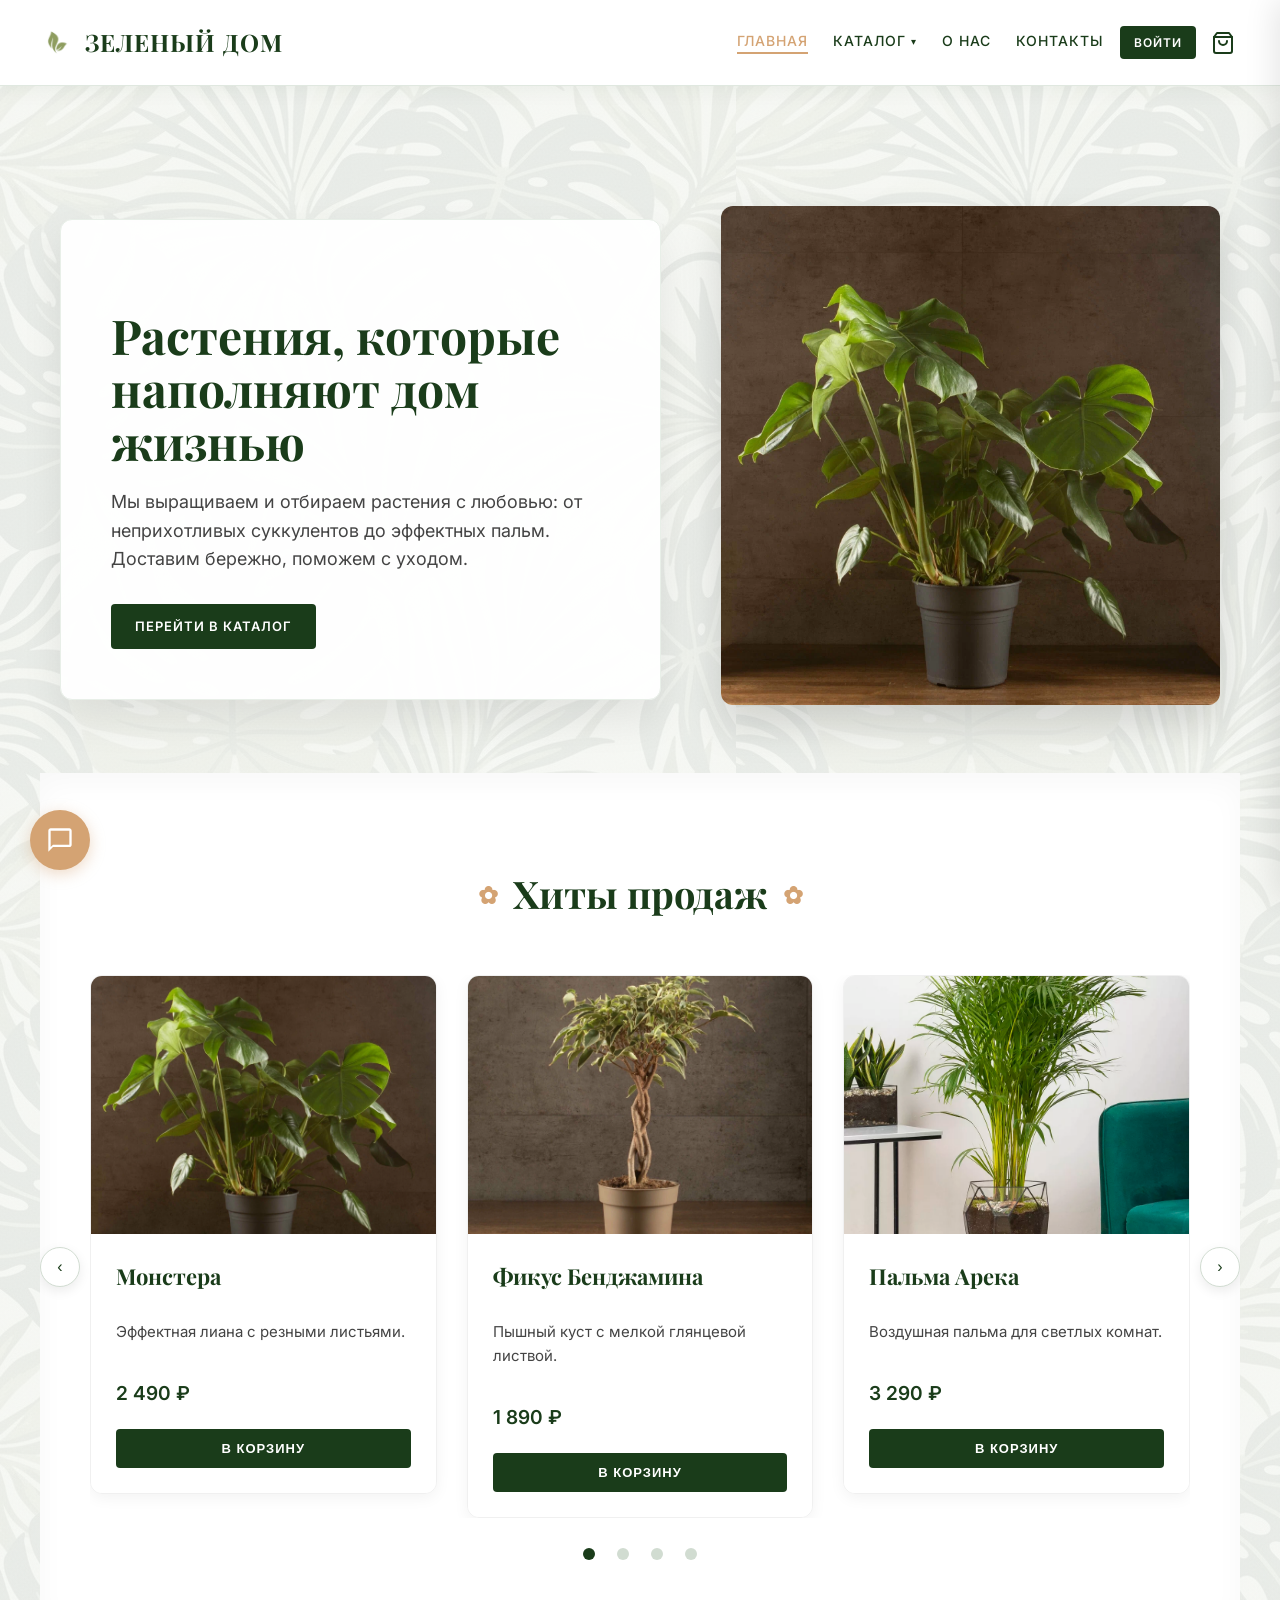
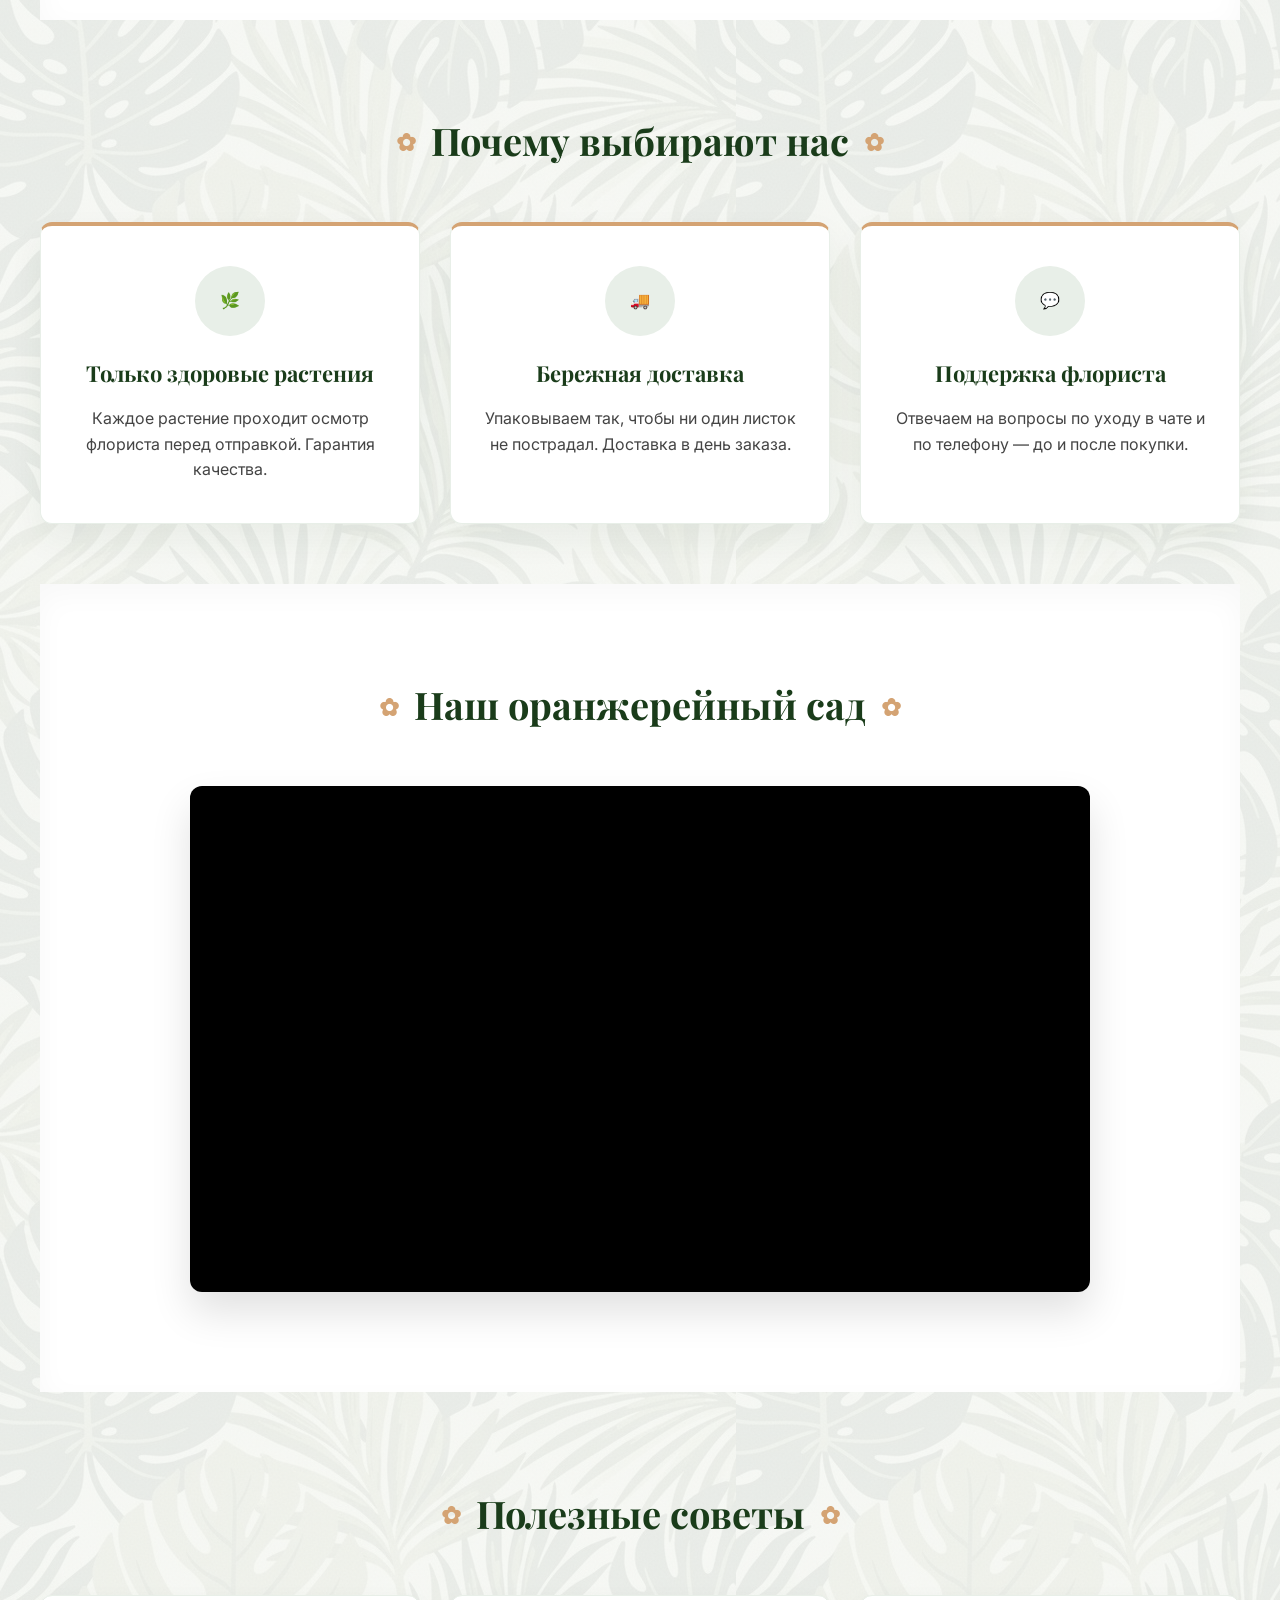
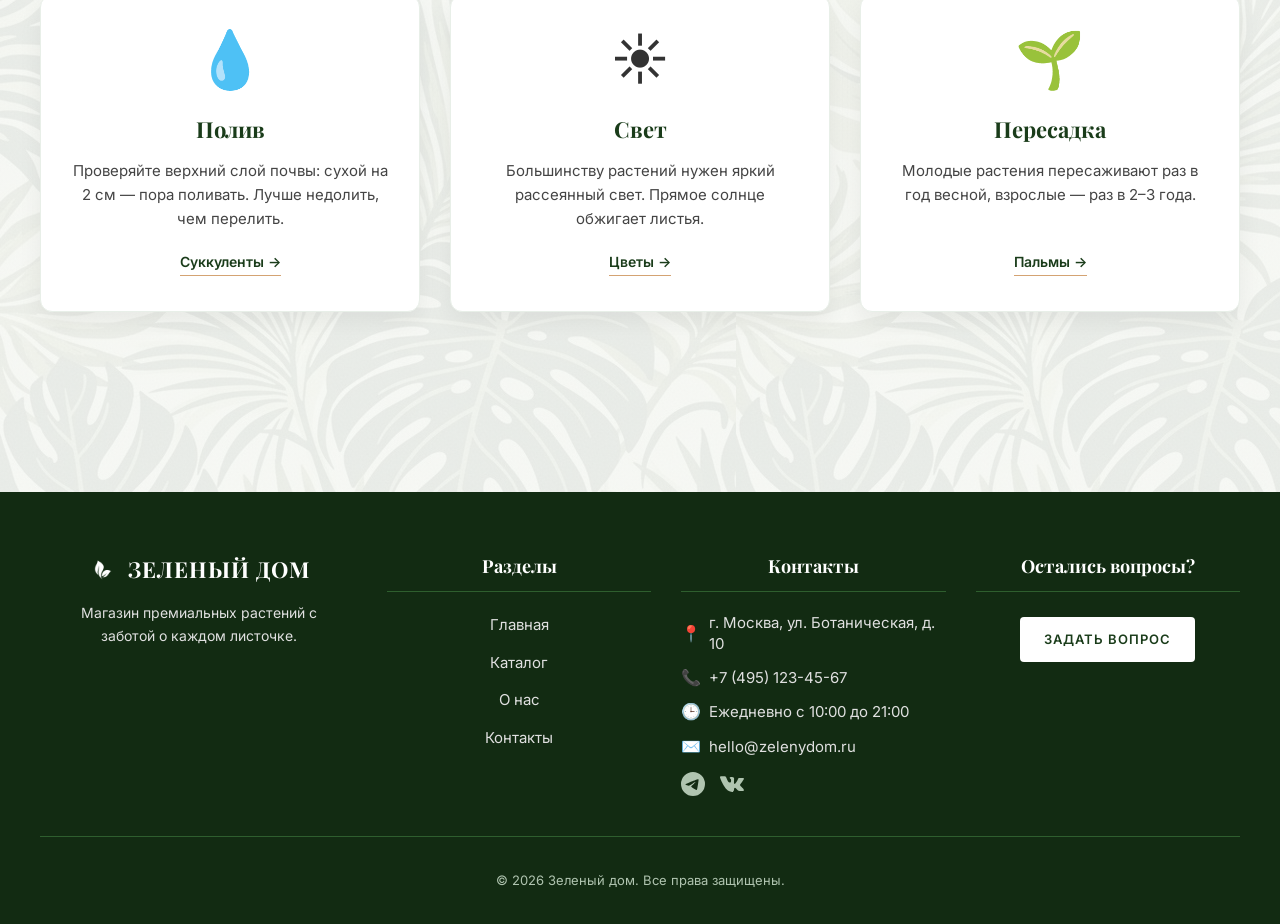
==== commit e638093e: "Фикс мобильной шапки: компактная кнопка Войти, тач-hover" ====
--- a/index.html
+++ b/index.html
@@ -3,16 +3,17 @@
 <head>
   <meta charset="UTF-8">
   <meta name="viewport" content="width=device-width, initial-scale=1.0">
-  <meta name="description" content="Зеленый дом — магазин премиальных комнатных растений.">
-  <meta property="og:title" content="Зеленый дом — премиальные комнатные растения">
-  <meta property="og:description" content="Озелени свой дом с любовью. Редкие растения с доставкой.">
-  <meta property="og:image" content="https://arina1306435.github.io/kr1-html-css-shop/images/plant-1.webp">
+  <meta name="description" content="Зеленый дом — магазин комнатных растений: монстеры, фикусы, суккуленты и пальмы. Доставка по Москве, бережная упаковка.">
+  <meta property="og:title" content="Зеленый дом — комнатные растения с доставкой">
+  <meta property="og:description" content="Комнатные растения для дома и офиса: цветы, суккуленты, пальмы и крупномеры.">
+  <meta property="og:image" content="https://arina1306435.github.io/kr1-html-css-shop/images/monstera.webp">
   <meta property="og:type" content="website">
   <link rel="icon" href="images/logo.png" type="image/png">
-  <title>Зеленый дом — Главная</title>
+  <title>Зеленый дом — комнатные растения с доставкой</title>
   <link rel="stylesheet" href="css/style.css">
   <link rel="stylesheet" href="css/responsive.css">
 </head>
+
 <body>
   <a class="skip-link" href="#main">Перейти к основному содержимому</a>
 
@@ -22,11 +23,12 @@
         <img src="images/logo.png" alt="Логотип Зеленый дом" class="logo-img">
         ЗЕЛЕНЫЙ ДОМ
       </a>
-      <nav class="site-nav">
+
+      <nav class="site-nav" aria-label="Главное меню">
         <ul class="site-nav__list">
           <li><a href="index.html" class="site-nav__link active" aria-current="page">Главная</a></li>
           <li class="site-nav__item site-nav__item--dropdown">
-            <a href="catalog.html" class="site-nav__link site-nav__link--dropdown" aria-haspopup="true" aria-expanded="false">
+            <a href="catalog.html" class="site-nav__link site-nav__link--dropdown" aria-haspopup="true">
               Каталог <span class="site-nav__caret" aria-hidden="true">▾</span>
             </a>
             <ul class="site-nav__dropdown">
@@ -39,163 +41,184 @@
           <li><a href="contacts.html" class="site-nav__link">Контакты</a></li>
         </ul>
       </nav>
-      <button class="header-cart-btn" id="open-cart" aria-label="Открыть корзину">
-        <svg xmlns="http://www.w3.org/2000/svg" width="24" height="24" fill="none" stroke="currentColor" stroke-width="2" stroke-linecap="round" stroke-linejoin="round" viewBox="0 0 24 24">
-          <path d="M6 2L3 6v14a2 2 0 0 0 2 2h14a2 2 0 0 0 2-2V6l-3-4z"></path>
-          <line x1="3" y1="6" x2="21" y2="6"></line>
-          <path d="M16 10a4 4 0 0 1-8 0"></path>
-        </svg>
-        <span class="cart-count" id="cart-count">0</span>
-      </button>
+
+      <div class="header-actions">
+        <button class="header-account-btn" id="account-btn" aria-label="Войти в аккаунт">
+          <span id="account-btn-text">Войти</span>
+        </button>
+        <button class="header-cart-btn" id="open-cart" aria-label="Открыть корзину">
+          <svg xmlns="http://www.w3.org/2000/svg" width="24" height="24" fill="none" stroke="currentColor" stroke-width="2" stroke-linecap="round" stroke-linejoin="round" viewBox="0 0 24 24">
+            <path d="M6 2L3 6v14a2 2 0 0 0 2 2h14a2 2 0 0 0 2-2V6l-3-4z"></path>
+            <line x1="3" y1="6" x2="21" y2="6"></line>
+            <path d="M16 10a4 4 0 0 1-8 0"></path>
+          </svg>
+          <span class="cart-count" id="cart-count">0</span>
+        </button>
+      </div>
     </div>
   </header>
 
-  <main id="main">
-    <p id="js-message" class="js-message" aria-live="polite"></p>
+  <main id="main" class="container section">
 
     <!-- HERO -->
-    <section class="hero container">
+    <section class="hero">
       <div class="hero__content">
-        <h1 class="hero__title">Озелени свой дом с любовью</h1>
-        <p class="hero__text">Редкие и популярные комнатные растения с бережной доставкой до двери.</p>
-        <a href="#popular-slider" class="btn">Смотреть растения</a>
+        <h1 class="hero__title">Растения, которые наполняют дом жизнью</h1>
+        <p class="hero__text">Мы выращиваем и отбираем растения с любовью: от неприхотливых суккулентов до эффектных пальм. Доставим бережно, поможем с уходом.</p>
+        <a href="catalog.html" class="btn">Перейти в каталог</a>
       </div>
       <div class="hero__image">
-        <img src="images/plant-1.webp"
-             alt="Комнатное растение в светлом интерьере — пример озеленения дома из магазина Зеленый дом"
-             class="img-fluid">
+        <img src="images/monstera.webp" alt="Светлая комната с большим количеством зеленых растений" class="img-fluid">
       </div>
     </section>
 
-    <!-- ПОПУЛЯРНЫЕ РАСТЕНИЯ: СЛАЙДЕР -->
-    <section class="section">
-      <div class="container">
-        <h2 class="section__title">Популярные растения</h2>
-        <div class="slider" id="popular-slider">
-          <button class="slider__arrow slider__arrow--prev" type="button" aria-label="Предыдущий слайд">&#10094;</button>
-          <div class="slider__viewport">
-            <div class="slider__track" id="slider-track">
-
-              <article class="product-card slider__slide">
-                <img src="images/monstera-1.webp"
-                     alt="Монстера деликатесная с крупными резными листьями в белом керамическом горшке"
-                     class="product-card__img" loading="lazy">
-                <div class="product-card__body">
-                  <h3 class="product-card__title">Монстера</h3>
-                  <p class="product-card__desc">Крупное тропическое растение.</p>
-                  <p class="product-card__price">1 500 руб.</p>
-                  <button type="button" class="btn btn--outline product-card__button" data-product="Монстера">Заказать</button>
-                </div>
-              </article>
-
-              <article class="product-card slider__slide">
-                <img src="images/plant-2.webp"
-                     alt="Фикус Бенджамина с пышной зелёной кроной — неприхотливое комнатное дерево для дома"
-                     class="product-card__img" loading="lazy">
-                <div class="product-card__body">
-                  <h3 class="product-card__title">Фикус</h3>
-                  <p class="product-card__desc">Неприхотливое дерево для дома.</p>
-                  <p class="product-card__price">1 200 руб.</p>
-                  <button type="button" class="btn btn--outline product-card__button" data-product="Фикус">Заказать</button>
-                </div>
-              </article>
-
-              <article class="product-card slider__slide">
-                <img src="images/plant-3.webp"
-                     alt="Суккулент эхеверия с мясистыми серо-зелёными листьями в миниатюрном горшке"
-                     class="product-card__img" loading="lazy">
-                <div class="product-card__body">
-                  <h3 class="product-card__title">Суккулент</h3>
-                  <p class="product-card__desc">Не требует частого полива.</p>
-                  <p class="product-card__price">400 руб.</p>
-                  <button type="button" class="btn btn--outline product-card__button" data-product="Суккулент">Заказать</button>
-                </div>
-              </article>
-
-              <article class="product-card slider__slide">
-                <img src="images/sansevieria.jpg"
-                     alt="Сансевиерия, или щучий хвост, с высокими прямостоячими пёстрыми листьями — очищает воздух в комнате"
-                     class="product-card__img" loading="lazy">
-                <div class="product-card__body">
-                  <h3 class="product-card__title">Сансевиерия</h3>
-                  <p class="product-card__desc">Щучий хвост. Очищает воздух.</p>
-                  <p class="product-card__price">900 руб.</p>
-                  <button type="button" class="btn btn--outline product-card__button" data-product="Сансевиерия">Заказать</button>
-                </div>
-              </article>
-
-            </div>
-          </div>
-          <button class="slider__arrow slider__arrow--next" type="button" aria-label="Следующий слайд">&#10095;</button>
-          <div class="slider__dots" id="slider-dots" role="tablist" aria-label="Навигация по слайдам"></div>
-        </div>
-      </div>
-    </section>
-
-    <!-- ВИДЕО -->
-    <section class="section container">
-      <div class="video-wrapper">
-        <video class="video-bg" autoplay muted loop playsinline preload="metadata" poster="images/poster.jpg" aria-hidden="true">
-          <source src="images/video.mp4" type="video/mp4">
-          Ваш браузер не поддерживает видео.
-        </video>
-      </div>
-    </section>
+    <!-- ХИТЫ: СЛАЙДЕР -->
+<!-- ХИТЫ: СЛАЙДЕР -->
+<section class="section">
+  <h2 class="section__title">Хиты продаж</h2>
+  <div class="slider">
+    <button class="slider__arrow slider__arrow--prev" id="slider-prev" type="button" aria-label="Предыдущий слайд">‹</button>
+    <div class="slider__viewport">
+      <div class="slider__track" id="slider-track">
+
+        <div class="slider__slide">
+          <article class="product-card">
+            <img src="images/monstera.webp" alt="Монстера в горшке" class="product-card__img">
+            <div class="product-card__body">
+              <h3 class="product-card__title">Монстера</h3>
+              <p class="product-card__desc">Эффектная лиана с резными листьями.</p>
+              <p class="product-card__price">2 490 ₽</p>
+              <button type="button" class="btn">В корзину</button>
+            </div>
+          </article>
+        </div>
+
+        <div class="slider__slide">
+          <article class="product-card">
+            <img src="images/ficus-benjamina.webp" alt="Фикус Бенджамина" class="product-card__img">
+            <div class="product-card__body">
+              <h3 class="product-card__title">Фикус Бенджамина</h3>
+              <p class="product-card__desc">Пышный куст с мелкой глянцевой листвой.</p>
+              <p class="product-card__price">1 890 ₽</p>
+              <button type="button" class="btn">В корзину</button>
+            </div>
+          </article>
+        </div>
+
+        <div class="slider__slide">
+          <article class="product-card">
+            <img src="images/areca.webp" alt="Пальма Арека" class="product-card__img">
+            <div class="product-card__body">
+              <h3 class="product-card__title">Пальма Арека</h3>
+              <p class="product-card__desc">Воздушная пальма для светлых комнат.</p>
+              <p class="product-card__price">3 290 ₽</p>
+              <button type="button" class="btn">В корзину</button>
+            </div>
+          </article>
+        </div>
+
+        <div class="slider__slide">
+          <article class="product-card">
+            <img src="images/succulent.jpg" alt="Суккулент в керамическом горшке" class="product-card__img">
+            <div class="product-card__body">
+              <h3 class="product-card__title">Суккулент</h3>
+              <p class="product-card__desc">Минимум ухода, максимум уюта.</p>
+              <p class="product-card__price">690 ₽</p>
+              <button type="button" class="btn">В корзину</button>
+            </div>
+          </article>
+        </div>
+
+        <div class="slider__slide">
+          <article class="product-card">
+            <img src="images/cactus.jpg" alt="Кактус в горшке" class="product-card__img">
+            <div class="product-card__body">
+              <h3 class="product-card__title">Кактус</h3>
+              <p class="product-card__desc">Колючий друг для занятых.</p>
+              <p class="product-card__price">540 ₽</p>
+              <button type="button" class="btn">В корзину</button>
+            </div>
+          </article>
+        </div>
+
+        <div class="slider__slide">
+          <article class="product-card">
+            <img src="images/sansevieria.jpg" alt="Сансевиерия" class="product-card__img">
+            <div class="product-card__body">
+              <h3 class="product-card__title">Сансевиерия</h3>
+              <p class="product-card__desc">Тень, засуха и забывчивость — не помеха.</p>
+              <p class="product-card__price">1 190 ₽</p>
+              <button type="button" class="btn">В корзину</button>
+            </div>
+          </article>
+        </div>
+
+      </div>
+    </div>
+    <button class="slider__arrow slider__arrow--next" id="slider-next" type="button" aria-label="Следующий слайд">›</button>
+    <div class="slider__dots" id="slider-dots"></div>
+  </div>
+</section>
+
 
     <!-- ПОЧЕМУ ВЫБИРАЮТ НАС -->
     <section class="section">
-      <div class="container">
-        <h2 class="section__title">Почему выбирают нас</h2>
-        <div class="features-grid">
-          <div class="feature-card">
-            <div class="feature-icon">
-              <svg xmlns="http://www.w3.org/2000/svg" width="40" height="40" fill="currentColor" viewBox="0 0 16 16" aria-hidden="true"><path d="M0 3.5A1.5 1.5 0 0 1 1.5 2h9A1.5 1.5 0 0 1 12 3.5V5h1.02a1.5 1.5 0 0 1 1.17.563l1.481 1.85a1.5 1.5 0 0 1 .329.938V10.5a1.5 1.5 0 0 1-1.5 1.5H14a2 2 0 1 1-4 0H5a2 2 0 1 1-3.998-.085A1.5 1.5 0 0 1 0 10.5v-7zm1.294 7.456A1.999 1.999 0 0 1 4.732 11h5.536a2.01 2.01 0 0 1 .732-.732V3.5a.5.5 0 0 0-.5-.5h-9a.5.5 0 0 0-.5.5v7a.5.5 0 0 0 .294.456zM12 10a2 2 0 0 1 1.732 1h.768a.5.5 0 0 0 .5-.5V8.35a.5.5 0 0 0-.11-.312l-1.48-1.85A.5.5 0 0 0 13.02 6H12v4zm-9 1a1 1 0 1 0 0 2 1 1 0 0 0 0-2zm9 0a1 1 0 1 0 0 2 1 1 0 0 0 0-2z"/></svg>
-            </div>
-            <h3>Бережная доставка</h3>
-            <p>Упакуем так, чтобы ни один листочек не пострадал в пути.</p>
-          </div>
-          <div class="feature-card">
-            <div class="feature-icon">
-              <svg xmlns="http://www.w3.org/2000/svg" width="40" height="40" fill="currentColor" viewBox="0 0 16 16" aria-hidden="true"><path d="M5.338 1.59a61.44 61.44 0 0 0-2.837.856.481.481 0 0 0-.328.39c-.554 4.157.726 7.19 2.253 9.188a10.725 10.725 0 0 0 2.287 2.233c.346.244.652.42.893.533.12.057.218.095.293.118a.55.55 0 0 0 .101.025.615.615 0 0 0 .1-.025c.076-.023.174-.061.294-.118.24-.113.547-.29.893-.533a10.726 10.726 0 0 0 2.287-2.233c1.527-1.997 2.807-5.031 2.253-9.188a.48.48 0 0 0-.328-.39c-.651-.213-1.75-.56-2.837-.855C9.552 1.29 8.531 1.067 8 1.067c-.53 0-1.552.223-2.662.524zM5.072.56C6.157.265 7.31 0 8 0s1.843.265 2.928.56c1.11.3 2.229.655 2.887.87a1.54 1.54 0 0 1 1.044 1.262c.596 4.477-.787 7.795-2.465 9.99a11.775 11.775 0 0 1-2.517 2.453 7.159 7.159 0 0 1-1.048.625c-.28.132-.581.24-.829.24s-.548-.108-.829-.24a7.158 7.158 0 0 1-1.048-.625 11.777 11.777 0 0 1-2.517-2.453C1.928 10.487.545 7.169 1.141 2.692A1.54 1.54 0 0 1 2.185 1.43 62.456 62.456 0 0 1 5.072.56z"/><path d="M10.854 5.146a.5.5 0 0 1 0 .708l-3 3a.5.5 0 0 1-.708 0l-1.5-1.5a.5.5 0 1 1 .708-.708L7.5 7.793l2.646-2.647a.5.5 0 0 1 .708 0z"/></svg>
-            </div>
-            <h3>Гарантия 14 дней</h3>
-            <p>Если растение не приживется, мы бесплатно заменим его.</p>
-          </div>
-          <div class="feature-card">
-            <div class="feature-icon">
-              <svg xmlns="http://www.w3.org/2000/svg" width="40" height="40" fill="currentColor" viewBox="0 0 16 16" aria-hidden="true"><path d="M1 2.5A1.5 1.5 0 0 1 2.5 1h3A1.5 1.5 0 0 1 7 2.5v3A1.5 1.5 0 0 1 5.5 7h-3A1.5 1.5 0 0 1 1 5.5v-3zm8 0A1.5 1.5 0 0 1 10.5 1h3A1.5 1.5 0 0 1 15 2.5v3A1.5 1.5 0 0 1 13.5 7h-3A1.5 1.5 0 0 1 9 5.5v-3zm-8 8A1.5 1.5 0 0 1 2.5 9h3A1.5 1.5 0 0 1 7 10.5v3A1.5 1.5 0 0 1 5.5 15h-3A1.5 1.5 0 0 1 1 13.5v-3zm8 0A1.5 1.5 0 0 1 10.5 9h3a1.5 1.5 0 0 1 1.5 1.5v3a1.5 1.5 0 0 1-1.5 1.5h-3A1.5 1.5 0 0 1 9 13.5v-3z"/></svg>
-            </div>
-            <h3>Советы по уходу</h3>
-            <p>Наши флористы всегда подскажут, как ухаживать за растением.</p>
-          </div>
+      <h2 class="section__title">Почему выбирают нас</h2>
+      <div class="features-grid">
+        <div class="feature-card">
+          <div class="feature-icon">🌿</div>
+          <h3>Только здоровые растения</h3>
+          <p>Каждое растение проходит осмотр флориста перед отправкой. Гарантия качества.</p>
+        </div>
+        <div class="feature-card">
+          <div class="feature-icon">🚚</div>
+          <h3>Бережная доставка</h3>
+          <p>Упаковываем так, чтобы ни один листок не пострадал. Доставка в день заказа.</p>
+        </div>
+        <div class="feature-card">
+          <div class="feature-icon">💬</div>
+          <h3>Поддержка флориста</h3>
+          <p>Отвечаем на вопросы по уходу в чате и по телефону — до и после покупки.</p>
         </div>
       </div>
     </section>
 
+    <!-- ВИДЕО -->
+    <section class="section">
+      <h2 class="section__title">Наш оранжерейный сад</h2>
+      <div class="video-wrapper">
+        <video class="video-bg" src="images/video.mp4" autoplay muted loop playsinline></video>
+      </div>
+    </section>
+
     <!-- ПОЛЕЗНЫЕ СОВЕТЫ -->
-    <section class="section container">
-      <h2 class="section__title">Полезные советы по уходу</h2>
+    <section class="section">
+      <h2 class="section__title">Полезные советы</h2>
       <div class="tips-grid">
-        <article class="tip-card">
-          <div class="tip-card__icon" aria-hidden="true">💧</div>
-          <h3 class="tip-card__title">Как поливать?</h3>
-          <p class="tip-card__text">Проверьте верхний слой почвы пальцем: если сухой на 2–3 см — пора поливать. Лучше недолить, чем перелить.</p>
-          <a href="catalog.html" class="tip-card__link">Перейти в каталог растений →</a>
-        </article>
-        <article class="tip-card">
-          <div class="tip-card__icon" aria-hidden="true">🌞</div>
-          <h3 class="tip-card__title">Куда поставить?</h3>
-          <p class="tip-card__text">Большинству растений нужен яркий рассеянный свет. Прямое солнце в полдень может обжечь листья.</p>
-          <a href="catalog.html" class="tip-card__link">Подобрать по освещению →</a>
-        </article>
-        <article class="tip-card">
-          <div class="tip-card__icon" aria-hidden="true">🐾</div>
-          <h3 class="tip-card__title">Безопасно для питомцев?</h3>
-          <p class="tip-card__text">Не все растения безопасны для кошек и собак. Ищите значок 🐾 Pet-Friendly в каталоге.</p>
-          <a href="catalog.html" class="tip-card__link">Безопасные растения →</a>
-        </article>
+        <div class="tip-card">
+          <div class="tip-card__icon">💧</div>
+          <h3 class="tip-card__title">Полив</h3>
+          <p class="tip-card__text">Проверяйте верхний слой почвы: сухой на 2 см — пора поливать. Лучше недолить, чем перелить.</p>
+          <a href="catalog.html#succulents" class="tip-card__link">Суккуленты →</a>
+        </div>
+        <div class="tip-card">
+          <div class="tip-card__icon">☀️</div>
+          <h3 class="tip-card__title">Свет</h3>
+          <p class="tip-card__text">Большинству растений нужен яркий рассеянный свет. Прямое солнце обжигает листья.</p>
+          <a href="catalog.html#flowers" class="tip-card__link">Цветы →</a>
+        </div>
+        <div class="tip-card">
+          <div class="tip-card__icon">🌱</div>
+          <h3 class="tip-card__title">Пересадка</h3>
+          <p class="tip-card__text">Молодые растения пересаживают раз в год весной, взрослые — раз в 2–3 года.</p>
+          <a href="catalog.html#palms" class="tip-card__link">Пальмы →</a>
+        </div>
       </div>
     </section>
+
+    <!-- УЧЕБНОЕ СООБЩЕНИЕ (практика 15) -->
+    <div id="js-message-placeholder"></div>
+
   </main>
 
   <footer class="site-footer">
@@ -237,12 +260,11 @@
               <span><a href="mailto:hello@zelenydom.ru">hello@zelenydom.ru</a></span>
             </li>
           </ul>
-
           <div class="footer-socials">
-            <a href="https://t.me/zelenydom" target="_blank" aria-label="Telegram">
+            <a href="https://t.me/zelenydom" target="_blank" rel="noopener" aria-label="Telegram">
               <svg viewBox="0 0 24 24" width="24" height="24" fill="currentColor"><path d="M11.944 0A12 12 0 0 0 0 12a12 12 0 0 0 12 12 12 12 0 0 0 12-12A12 12 0 0 0 12 0a12 12 0 0 0-.056 0zm4.962 7.224c.1-.002.321.023.465.14a.506.506 0 0 1 .171.325c.016.093.036.306.02.472-.18 1.898-.962 6.502-1.36 8.627-.168.9-.499 1.201-.82 1.23-.696.065-1.225-.46-1.9-.902-1.056-.693-1.653-1.124-2.678-1.8-1.185-.78-.417-1.21.258-1.91.177-.184 3.247-2.977 3.307-3.23.007-.032.014-.15-.056-.212s-.174-.041-.249-.024c-.106.024-1.793 1.14-5.061 3.345-.48.33-.913.49-1.302.48-.428-.008-1.252-.241-1.865-.44-.752-.245-1.349-.374-1.297-.789.027-.216.325-.437.893-.663 3.498-1.524 5.83-2.529 6.998-3.014 3.332-1.386 4.025-1.627 4.476-1.635z"/></svg>
             </a>
-            <a href="https://vk.com/zelenydom" target="_blank" aria-label="ВКонтакте">
+            <a href="https://vk.com/zelenydom" target="_blank" rel="noopener" aria-label="ВКонтакте">
               <svg viewBox="0 0 24 24" width="24" height="24" fill="currentColor"><path d="M13.162 18.994c.609 0 .858-.406.851-.915-.031-1.917.714-2.949 2.059-1.604 1.488 1.488 1.796 2.519 3.603 2.519h3.2c.808 0 1.126-.26 1.126-.668 0-.863-1.421-2.386-2.625-3.504-1.686-1.565-1.765-1.602-.313-3.486 1.801-2.339 4.157-5.336 2.073-5.336h-3.981c-.772 0-.828.435-1.103 1.083-.995 2.347-2.886 5.387-3.604 4.922-.751-.485-.407-2.406-.35-5.261.015-.754.011-1.271-1.141-1.539-.814-.18-2.054-.302-2.748.007-1.051.469-.395 1.134.134 1.432.579.325.665.799.713 1.533.083 1.286-.093 2.417-1.256 2.417-1.32 0-2.226-1.578-3.23-4.287-.411-1.102-.734-2.063-1.94-2.063H1.155c-.855 0-1.154.471-1.154 1.031 0 .872 1.541 4.332 3.864 8.381 2.302 4.015 5.54 6.242 8.43 6.242h.867z"/></svg>
             </a>
           </div>
@@ -257,6 +279,31 @@
       </div>
     </div>
   </footer>
+
+  <!-- КНОПКА НАВЕРХ -->
+  <a href="#" class="scroll-top" id="scrollTop" aria-label="Наверх">
+    <img src="images/leaf.png" alt="" class="scroll-top__img" aria-hidden="true">
+  </a>
+
+  <!-- МОДАЛЬНОЕ ОКНО ТОВАРА -->
+  <dialog class="product-dialog" id="product-dialog" aria-labelledby="pd-title">
+    <button class="modal-close" id="close-product-dialog" type="button" aria-label="Закрыть">&times;</button>
+    <div class="product-dialog__inner">
+      <img alt="" class="product-dialog__img" id="pd-img">
+      <div class="product-dialog__content">
+        <h2 class="product-dialog__title" id="pd-title">Название</h2>
+        <p class="product-dialog__sku" id="pd-sku">Артикул: PL-000</p>
+        <p class="product-dialog__price" id="pd-price">0 руб.</p>
+        <p class="product-dialog__desc" id="pd-desc">Описание...</p>
+        <ul class="product-dialog__specs">
+          <li><strong>Освещение:</strong> Яркий рассеянный свет</li>
+          <li><strong>Полив:</strong> Умеренный</li>
+          <li><strong>Высота:</strong> Зависит от возраста</li>
+        </ul>
+        <button type="button" class="btn product-dialog__btn" id="pd-order-btn">Оформить заявку</button>
+      </div>
+    </div>
+  </dialog>
 
   <!-- МОДАЛЬНОЕ ОКНО ЗАЯВКИ -->
   <dialog class="order-dialog" id="order-dialog" aria-labelledby="order-dialog-title">
@@ -279,9 +326,14 @@
         <label class="order-form__label" for="order-interest">Что вас интересует?</label>
         <select class="order-form__select" id="order-interest">
           <option>Монстера</option>
-          <option>Фикус</option>
+          <option>Фикус Бенджамина</option>
+          <option>Пальма Арека</option>
           <option>Суккулент</option>
+          <option>Кактус</option>
           <option>Сансевиерия</option>
+          <option>Фикус Лирата</option>
+          <option>Юкка слоновая</option>
+          <option>Драцена</option>
           <option>Другое растение</option>
           <option>Доставка / Оплата</option>
         </select>
@@ -310,7 +362,7 @@
     </form>
   </dialog>
 
-  <!-- ОКНО УСПЕХА (единственное на странице) -->
+  <!-- ОКНО УСПЕХА -->
   <dialog class="success-dialog" id="success-dialog" aria-labelledby="success-dialog-title">
     <button class="modal-close" id="close-success-dialog" type="button" aria-label="Закрыть">&times;</button>
     <div class="success-dialog__icon" aria-hidden="true">🌿</div>
@@ -319,20 +371,66 @@
     <button type="button" class="btn success-dialog__btn" id="close-success-btn">Отлично!</button>
   </dialog>
 
-  <!-- КНОПКА НАВЕРХ -->
-  <a href="#" class="scroll-top" id="scrollTop" aria-label="Наверх">
-    <img src="images/leaf.png" alt="" class="scroll-top__img" aria-hidden="true">
-  </a>
+  <!-- МОДАЛЬНОЕ ОКНО АККАУНТА -->
+  <dialog class="account-dialog" id="account-dialog" aria-labelledby="account-dialog-title">
+    <button class="modal-close" id="close-account-dialog" type="button" aria-label="Закрыть">&times;</button>
+
+    <div class="account-tabs" role="tablist">
+      <button type="button" class="account-tab is-active" id="tab-login" role="tab" aria-selected="true">Вход</button>
+      <button type="button" class="account-tab" id="tab-register" role="tab" aria-selected="false">Регистрация</button>
+    </div>
+
+    <form class="account-form" id="login-form" novalidate>
+      <h2 class="account-dialog__title" id="account-dialog-title">С возвращением!</h2>
+      <div class="account-form__group">
+        <label class="order-form__label" for="login-email">Email</label>
+        <input class="order-form__input" id="login-email" type="email" required autocomplete="email" placeholder="you@example.com">
+      </div>
+      <div class="account-form__group">
+        <label class="order-form__label" for="login-password">Пароль</label>
+        <input class="order-form__input" id="login-password" type="password" required autocomplete="current-password" placeholder="Ваш пароль">
+      </div>
+      <p class="form-errors" id="login-error" hidden></p>
+      <button type="submit" class="btn" style="width: 100%;">Войти</button>
+    </form>
+
+    <form class="account-form" id="register-form" novalidate hidden>
+      <h2 class="account-dialog__title">Создать аккаунт</h2>
+      <div class="account-form__group">
+        <label class="order-form__label" for="reg-name">Имя</label>
+        <input class="order-form__input" id="reg-name" type="text" required autocomplete="name" placeholder="Анна">
+      </div>
+      <div class="account-form__group">
+        <label class="order-form__label" for="reg-email">Email</label>
+        <input class="order-form__input" id="reg-email" type="email" required autocomplete="email" placeholder="you@example.com">
+      </div>
+      <div class="account-form__group">
+        <label class="order-form__label" for="reg-password">Пароль (минимум 6 символов)</label>
+        <input class="order-form__input" id="reg-password" type="password" required minlength="6" autocomplete="new-password" placeholder="••••••">
+      </div>
+      <label class="order-form__checkbox">
+        <input type="checkbox" id="reg-consent" required>
+        <span>Согласен на обработку персональных данных <span class="req">*</span></span>
+      </label>
+      <p class="form-errors" id="register-error" hidden></p>
+      <button type="submit" class="btn" style="width: 100%;">Зарегистрироваться</button>
+    </form>
+
+    <div class="account-panel" id="account-panel" hidden>
+      <div class="success-dialog__icon" aria-hidden="true">🌿</div>
+      <h2 class="account-dialog__title">Привет, <span id="account-name">друг</span>!</h2>
+      <p class="account-panel__email" id="account-email">you@example.com</p>
+      <p class="account-panel__text">Ваши заявки и корзина сохраняются на этом устройстве.</p>
+      <button type="button" class="btn btn--outline" id="logout-btn" style="width: 100%;">Выйти</button>
+    </div>
+  </dialog>
 
   <!-- ВИДЖЕТ ЧАТА -->
   <div class="chat-widget" id="chat-widget">
     <div class="chat-widget__window" id="chat-window">
-
       <div class="chat-widget__header">
         <div class="chat-widget__header-top">
-          <img src="images/florist.jpg"
-               alt="Анна — флорист магазина Зеленый дом, консультант чата поддержки"
-               class="chat-widget__avatar">
+          <img src="images/florist.jpg" alt="Анна — флорист магазина Зеленый дом, консультант чата поддержки" class="chat-widget__avatar">
           <div>
             <h4>Анна, флорист</h4>
             <p><span class="chat-widget__online"></span> Онлайн</p>
@@ -340,54 +438,49 @@
         </div>
         <button class="chat-widget__close" id="close-chat" aria-label="Закрыть">&times;</button>
       </div>
-
       <div class="chat-widget__body">
         <div class="chat-widget__messages" id="chat-messages">
           <div class="chat-widget__message">
             Привет! Добро пожаловать в «Зеленый дом». Я помогу разобраться с заказами, доставкой и нашими растениями. Что вас интересует?
           </div>
         </div>
-
         <div class="chat-widget__chips" id="chat-chips">
           <button type="button" class="chat-chip">Доставка</button>
           <button type="button" class="chat-chip">Оплата</button>
           <button type="button" class="chat-chip">Уход за растениями</button>
           <button type="button" class="chat-chip">Корзина</button>
         </div>
-
         <form class="chat-widget__input-area" id="chat-form">
-          <input type="text" placeholder="Напишите сообщение..." class="chat-widget__input" required>
+          <input type="text" placeholder="Напишите сообщение..." class="chat-widget__input" aria-label="Сообщение чата" required>
           <button type="submit" class="chat-widget__send" aria-label="Отправить">
             <svg viewBox="0 0 24 24" width="20" height="20" fill="currentColor"><path d="M2.01 21L23 12 2.01 3 2 10l15 2-15 2z"/></svg>
           </button>
         </form>
       </div>
     </div>
-
     <button class="chat-widget__toggle" id="toggle-chat" aria-label="Открыть чат">
       <svg viewBox="0 0 24 24" width="28" height="28" fill="currentColor"><path d="M20 2H4c-1.1 0-2 .9-2 2v18l4-4h14c1.1 0 2-.9 2-2V4c0-1.1-.9-2-2-2zm0 14H6l-2 2V4h16v12z"/></svg>
     </button>
   </div>
 
   <!-- ВЫЕЗЖАЮЩАЯ КОРЗИНА -->
-  <div class="cart-overlay" id="cart-overlay"></div>
-  <aside class="cart-sidebar" id="cart-sidebar" aria-label="Корзина">
+  <div id="cart-overlay" class="cart-overlay"></div>
+  <aside id="cart-sidebar" class="cart-sidebar" aria-label="Корзина">
     <div class="cart-sidebar__header">
       <h2>Ваша корзина</h2>
       <button id="close-cart" class="cart-sidebar__close" type="button" aria-label="Закрыть корзину">×</button>
     </div>
-    <div class="cart-sidebar__body" id="cart-items-container"></div>
+    <div id="cart-items-container" class="cart-sidebar__body"></div>
     <div class="cart-sidebar__footer">
-      <div class="cart-total">
-        <span>Итого:</span>
-        <span id="cart-total-price">0 ₽</span>
-      </div>
-      <button class="btn" style="width: 100%;" id="checkout-btn">Оформить заказ</button>
+      <p class="cart-total">Итого: <span id="cart-total-price">0 ₽</span></p>
+      <button id="checkout-btn" class="btn" style="width: 100%;">Оформить заказ</button>
     </div>
   </aside>
 
   <script src="js/data.js" defer></script>
   <script src="js/cart.js" defer></script>
   <script src="js/main.js" defer></script>
+  <script src="js/validation.js" defer></script>
+  <script src="js/auth.js" defer></script>
 </body>
 </html>
--- a/css/style.css
+++ b/css/style.css
@@ -10,7 +10,6 @@
   color: #333;
   line-height: 1.6;
   background-color: #f7f9f7;
-  /* Файл переименуй: паттерн2.jpg -> pattern2.jpg */
   background-image: linear-gradient(rgba(247, 249, 247, 0.92), rgba(247, 249, 247, 0.92)), url('../images/pattern2.jpg');
 }
 
@@ -44,6 +43,7 @@
 
 .site-header__inner {
   display: flex; justify-content: space-between; align-items: center;
+  gap: 16px;               /* ← добавить: минимальный зазор между всеми блоками */
   padding: 10px 20px; min-height: 65px;
 }
 
@@ -82,6 +82,63 @@
 .site-nav__dropdown-link { display: block; padding: 10px 20px; color: #1a3c1a; text-decoration: none; font-size: 14px; font-weight: 500; transition: background 0.2s, color 0.2s; }
 .site-nav__dropdown-link:hover { background: #e8efe8; color: #d4a373; }
 
+/* === ГРУППА КНОПОК В ШАПКЕ: АККАУНТ + КОРЗИНА === */
+.header-actions {
+  display: flex;
+  align-items: center;
+  gap: 10px;
+  flex-shrink: 0;        
+}
+.site-nav { margin-left: auto; }
+
+.header-account-btn {
+  background: #1a3c1a;
+  color: #fff;
+  border: none;
+  border-radius: 4px;
+  padding: 9px 14px;
+  font-family: 'Inter', sans-serif;
+  font-size: 12px;
+  font-weight: 600;
+  text-transform: uppercase;
+  letter-spacing: 1px;
+  cursor: pointer;
+  white-space: nowrap;
+  transition: background 0.3s;
+}
+.header-account-btn:hover { background: #d4a373; }
+
+.header-cart-btn {
+  position: relative;
+  background: transparent;
+  border: none;
+  cursor: pointer;
+  color: #1a3c1a;
+  display: flex;
+  align-items: center;
+  justify-content: center;
+  padding: 5px;
+  transition: color 0.3s;
+}
+.header-cart-btn:hover { color: #d4a373; }
+
+/* Бейдж: по умолчанию скрыт, показывает его cart.js */
+.cart-count {
+  position: absolute;
+  top: -2px;
+  right: -5px;
+  background-color: #d4a373;
+  color: #fff;
+  font-size: 11px;
+  font-weight: bold;
+  width: 18px;
+  height: 18px;
+  border-radius: 50%;
+  align-items: center;
+  justify-content: center;
+  display: none;
+}
+
 /* === КНОПКИ === */
 .btn { display: inline-block; padding: 12px 24px; text-decoration: none; text-align: center; font-weight: 600; background: #1a3c1a; color: white; border: none; transition: 0.3s; font-size: 13px; text-transform: uppercase; letter-spacing: 1px; cursor: pointer; border-radius: 4px; }
 .btn:hover { background: #2e5e2e; }
@@ -112,12 +169,8 @@
   color: #1a3c1a;
   font-family: 'Playfair Display', serif;
 }
-.section__title::before {
-  content: '✿'; color: #d4a373; font-size: 24px; font-style: normal;
-}
-.section__title::after {
-  content: '✿'; color: #d4a373; font-size: 24px; font-style: normal;
-}
+.section__title::before { content: '✿'; color: #d4a373; font-size: 24px; font-style: normal; }
+.section__title::after { content: '✿'; color: #d4a373; font-size: 24px; font-style: normal; }
 
 .breadcrumbs { font-size: 14px; color: #666; margin-bottom: 20px; }
 .breadcrumbs a { color: #1a3c1a; text-decoration: none; }
@@ -152,13 +205,15 @@
 .filter-list a:hover { background: #e8efe8; color: #1a3c1a; padding-left: 20px; }
 .category-title { font-family: 'Playfair Display', serif; font-size: 28px; color: #1a3c1a; margin-bottom: 25px; padding-bottom: 10px; border-bottom: 2px solid #e8efe8; }
 
+/* ---------- Фильтры каталога ---------- */
 .catalog-controls {
   display: flex;
+  align-items: stretch;
   gap: 15px;
   margin-bottom: 20px;
   flex-wrap: wrap;
 }
-.catalog-search, .catalog-select {
+.catalog-search, .catalog-selects select {
   padding: 12px 15px;
   border: 1px solid #c0d0c0;
   border-radius: 6px;
@@ -166,17 +221,30 @@
   font-size: 15px;
   background: #fff;
 }
-.catalog-search { flex: 1; min-width: 200px; }
+.catalog-search {
+  flex: 1 1 auto;
+  min-width: 200px;
+  box-sizing: border-box;
+}
+.catalog-selects {
+  display: flex;
+  gap: 10px;
+  flex: 0 0 auto;
+}
+.catalog-selects select {
+  flex: 0 0 auto;
+  width: auto;
+  min-width: 190px;
+  box-sizing: border-box;
+  margin: 0;
+}
 .products-count { margin-bottom: 20px; font-weight: 600; color: #1a3c1a; }
 
 /* Пустой результат каталога */
-.empty-state {
-  text-align: center;
-  padding: 60px 20px;
-}
+.empty-state { text-align: center; padding: 60px 20px; }
 .empty-state__icon { font-size: 48px; margin-bottom: 15px; }
 .empty-state h2, .empty-state h3 { margin: 10px 0; }
-.empty-state p { color: #777; margin-bottom: 20px; }
+.empty-state p { color: #555; margin-bottom: 20px; }
 
 /* === МОДАЛЬНЫЕ ОКНА === */
 dialog { border: none; border-radius: 12px; padding: 0; box-shadow: 0 20px 50px rgba(0,0,0,0.3); }
@@ -204,6 +272,37 @@
 .success-dialog__title { font-size: 24px; margin: 0 0 15px; }
 .success-dialog__text { color: #444; font-size: 15px; line-height: 1.6; margin: 0 0 25px; }
 .success-dialog__btn { width: 100%; padding: 14px; }
+
+/* === АККАУНТ === */
+.account-dialog { max-width: 420px; width: calc(100vw - 24px); background: #fff; padding: 30px 25px; }
+.account-tabs {
+  display: flex;
+  gap: 6px;
+  background: #e8efe8;
+  border-radius: 8px;
+  padding: 4px;
+  margin-bottom: 20px;
+}
+.account-tab {
+  flex: 1;
+  padding: 10px;
+  border: none;
+  background: transparent;
+  border-radius: 6px;
+  font-family: inherit;
+  font-size: 14px;
+  font-weight: 600;
+  color: #1a3c1a;
+  cursor: pointer;
+  transition: background 0.2s, color 0.2s;
+}
+.account-tab.is-active { background: #1a3c1a; color: #fff; }
+.account-dialog__title { font-size: 24px; margin: 0 0 18px; text-align: center; }
+.account-form { display: flex; flex-direction: column; gap: 14px; }
+.account-form__group { display: flex; flex-direction: column; }
+.account-panel { text-align: center; }
+.account-panel__email { color: #666; font-size: 14px; margin: 0 0 10px; }
+.account-panel__text { color: #555; font-size: 14px; margin: 0 0 20px; }
 
 /* === ФОРМЫ === */
 .order-form { display: grid; grid-template-columns: 1fr 1fr; gap: 20px; }
@@ -217,9 +316,8 @@
 .order-form__checkbox { display: flex; align-items: flex-start; gap: 10px; font-size: 13px; color: #444; cursor: pointer; line-height: 1.4; }
 .order-form__checkbox input[type="checkbox"], .form-checkbox input[type="checkbox"] { width: 16px; height: 16px; margin-top: 2px; accent-color: #1a3c1a; flex-shrink: 0; cursor: pointer; }
 .order-form__checkbox[aria-invalid="true"] { color: #d9534f; }
-.order-form__note { grid-column: 1 / -1; font-size: 12px; color: #888; margin: 0; text-align: center; }
-
-/* Чекбокс согласия (по заданию: label class="form-group form-checkbox") */
+.order-form__note { grid-column: 1 / -1; font-size: 12px; color: #555; margin: 0; text-align: center; }
+
 .form-group.form-checkbox {
   display: flex;
   align-items: flex-start;
@@ -257,16 +355,13 @@
 .order-form--page .order-form__input,
 .order-form--page .order-form__select,
 .order-form--page .order-form__textarea { padding: 14px 18px; background: #f9fbf9; border: 1px solid #c0d0c0; }
-.order-form--page .order-form__input:focus,
-.order-form--page .order-form__select:focus,
-.order-form--page .order-form__textarea:focus { background: #ffffff; }
 .order-form--page .btn { padding: 16px; font-size: 15px; margin-top: 10px; }
 
 /* Сообщения валидации */
 .form-errors {
   grid-column: 1 / -1;
   background-color: #fdf2f2;
-  color: #d9534f;
+  color: #b02a26;
   padding: 12px 15px;
   border-radius: 6px;
   border-left: 4px solid #d9534f;
@@ -314,8 +409,6 @@
   height: 70px;
   background: #e8efe8;
   border-radius: 50%;
-  /* Счётчик на «О нас» — цифры крупнее, чем иконка */
-  font-size: 26px;
   font-weight: 700;
 }
 .feature-card h3 { margin-top: 0; font-size: 22px; margin-bottom: 15px; }
@@ -501,38 +594,6 @@
   box-shadow: 0 4px 15px rgba(0,0,0,0.05);
 }
 
-/* === ИКОНКА КОРЗИНЫ В ШАПКЕ === */
-.header-cart-btn {
-  position: relative;
-  background: transparent;
-  border: none;
-  cursor: pointer;
-  color: #1a3c1a;
-  display: flex;
-  align-items: center;
-  justify-content: center;
-  padding: 5px;
-  transition: color 0.3s;
-}
-.header-cart-btn:hover { color: #d4a373; }
-
-/* Бейдж: по умолчанию скрыт, показывает его cart.js */
-.cart-count {
-  position: absolute;
-  top: -2px;
-  right: -5px;
-  background-color: #d4a373;
-  color: #fff;
-  font-size: 11px;
-  font-weight: bold;
-  width: 18px;
-  height: 18px;
-  border-radius: 50%;
-  align-items: center;
-  justify-content: center;
-  display: none;
-}
-
 /* === ВЫЕЗЖАЮЩАЯ КОРЗИНА === */
 .cart-overlay {
   position: fixed;
@@ -584,8 +645,31 @@
   width: 25px; height: 25px; cursor: pointer; color: #1a3c1a; font-weight: bold;
 }
 .cart-item__controls button:hover { background: #d4a373; color: #fff; }
-.cart-item__remove { background: none; border: none; color: #d9534f; cursor: pointer; font-size: 13px; margin-left: auto; }
-.cart-empty { text-align: center; color: #888; padding: 30px 10px; }
+.cart-item__remove {
+  display: inline-flex;
+  align-items: center;
+  justify-content: center;
+  width: 34px;
+  height: 34px;
+  padding: 0;
+  margin-left: auto;
+  border: 1px solid #e0e0e0;
+  border-radius: 8px;
+  background: transparent;
+  color: #999;
+  cursor: pointer;
+  transition: color 0.2s, border-color 0.2s, background-color 0.2s;
+}
+.cart-item__remove:hover {
+  color: #b02a26;
+  border-color: #b02a26;
+  background-color: #fdecea;
+}
+.cart-item__remove:focus-visible {
+  outline: 3px solid #2e7d32;
+  outline-offset: 2px;
+}
+.cart-empty { text-align: center; color: #555; padding: 30px 10px; }
 
 /* === СЛАЙДЕР === */
 .slider { position: relative; padding: 0 50px; max-width: 100%; overflow: hidden; }
@@ -713,7 +797,6 @@
 .chat-widget__body { display: flex; flex-direction: column; height: 350px; overflow: hidden; }
 .chat-widget__messages { flex-grow: 1; overflow-y: auto; padding: 20px 20px 0 20px; display: flex; flex-direction: column; gap: 15px; }
 
-/* Сообщения: и статичное приветствие, и те, что добавляет main.js */
 .chat-widget__message, .chat-message {
   background: #ffffff;
   padding: 12px 15px;
@@ -796,23 +879,9 @@
 }
 .chat-widget__send:hover { background: #4a6143; }
 
-/* Адаптив для сеток и заголовков */
-@media (max-width: 768px) {
-  .section__title { font-size: 28px; gap: 10px; flex-wrap: wrap; }
-  .section__title::before, .section__title::after { font-size: 18px; }
-}
-
-@media (max-width: 992px) {
-  .features-grid, .tips-grid { grid-template-columns: repeat(2, 1fr); }
-}
-@media (max-width: 576px) {
-  .features-grid, .tips-grid { grid-template-columns: 1fr; }
-}
 /* ============================================
    ПРАКТИКА 13: ДОСТУПНОСТЬ (A11Y)
    ============================================ */
-
-/* Skip-link: скрыта за экраном, видна при фокусе */
 .skip-link {
   position: absolute;
   left: 16px;
@@ -829,20 +898,14 @@
   top: 16px;
 }
 
-/* Дропдаун меню открывается при фокусе с клавиатуры */
 .site-nav__item--dropdown:focus-within .site-nav__dropdown {
   opacity: 1;
   visibility: visible;
   transform: translateX(-50%) translateY(6px);
 }
 
-/* Исправление контрастности (было #888, #777 — ниже нормы 4.5:1) */
-.cart-empty { color: #555; }
 .order-form__note { color: #555; }
-.empty-state p, .empty-state__text { color: #555; }
-.form-errors { color: #b02a26; }
-
-/* Стиль для caption таблицы доставки */
+
 .product-table caption {
   caption-side: top;
   text-align: left;
@@ -850,3 +913,16 @@
   font-weight: 600;
   color: #1a3c1a;
 }
+
+/* Адаптив для сеток и заголовков */
+@media (max-width: 768px) {
+  .section__title { font-size: 28px; gap: 10px; flex-wrap: wrap; }
+  .section__title::before, .section__title::after { font-size: 18px; }
+}
+
+@media (max-width: 992px) {
+  .features-grid, .tips-grid { grid-template-columns: repeat(2, 1fr); }
+}
+@media (max-width: 576px) {
+  .features-grid, .tips-grid { grid-template-columns: 1fr; }
+}
--- a/css/responsive.css
+++ b/css/responsive.css
@@ -1,59 +1,289 @@
+/* ---------- База ---------- */
 img, video { max-width: 100%; height: auto; }
 body { overflow-x: hidden; }
 
+/* ============================================
+   ПЛАНШЕТЫ (992px и меньше)
+   ============================================ */
 @media (max-width: 992px) {
   .products-grid { grid-template-columns: repeat(2, 1fr); }
   .footer-grid { grid-template-columns: repeat(2, 1fr); gap: 40px; }
+
   .catalog-layout { grid-template-columns: 1fr; }
   .catalog-filters { position: static; }
-  .hero, .contacts-wrapper { flex-direction: column; }
+
+  .hero { flex-direction: column; }
+  .contacts-wrapper { grid-template-columns: 1fr; }
+
   .order-form { grid-template-columns: 1fr; }
   .order-form__group--wide { grid-column: span 1; }
   .delivery-features, .payment-grid { grid-template-columns: 1fr; }
+
   .slider__slide { flex: 0 0 calc((100% - 30px) / 2); }
 }
 
+/* ============================================
+   ПЛАНШЕТЫ И ТЕЛЕФОНЫ (768px и меньше)
+   ============================================ */
 @media (max-width: 768px) {
-  .site-header__inner { flex-direction: column; gap: 15px; padding: 15px 20px; }
-  .site-nav__list { flex-wrap: wrap; justify-content: center; gap: 15px; }
-  .hero__title { font-size: 36px; }
-
-  .site-nav__dropdown { position: static; transform: none; opacity: 1; visibility: visible; box-shadow: none; border: none; padding-left: 0; margin-top: 10px; display: none; width: 100%; background: transparent; }
-  .site-nav__item--dropdown.is-open .site-nav__dropdown { display: block; }
-  .site-nav__item--dropdown:hover .site-nav__dropdown { display: none; }
-  .site-nav__item--dropdown.is-open:hover .site-nav__dropdown { display: block; }
-  .site-nav__dropdown-link { padding: 8px 15px; text-align: center; }
-
+
+  /* ---------- ЗАГОЛОВКИ ---------- */
+  .section__title { font-size: 28px; gap: 10px; flex-wrap: wrap; }
+  .section__title::before, .section__title::after { font-size: 18px; }
+
+  /* ---------- ШАПКА ---------- */
+  .site-header__inner {
+    flex-direction: row;
+    flex-wrap: wrap;
+    align-items: center;
+    justify-content: space-between;
+    gap: 8px 16px;
+    padding: 10px 16px;
+  }
+
+  .site-logo { order: 1; font-size: 20px; gap: 8px; }
+  .logo-img { width: 28px; height: auto; }
+
+  /* Группа кнопок: аккаунт + корзина рядом, справа */
+  .header-actions { order: 2; margin-left: auto; }
+
+  /* Меню — второй строкой */
+  .site-nav { order: 3; width: 100%; }
+
+  .site-nav__list {
+    display: flex;
+    gap: 4px;
+    overflow-x: auto;
+    -webkit-overflow-scrolling: touch;
+    padding-bottom: 4px;
+  }
+  .site-nav__list::-webkit-scrollbar { display: none; }
+
+  .site-nav__link { font-size: 14px; padding: 8px 10px; white-space: nowrap; }
+
+  /* Дропдаун карточкой поверх контента */
+  .site-nav__item--dropdown { position: relative; }
+
+  .site-nav__dropdown {
+    position: absolute;
+    top: 100%;
+    left: 0;
+    right: auto;
+    transform: translateY(6px);
+    min-width: 220px;
+    background: #ffffff;
+    border: 1px solid #e0e0e0;
+    border-radius: 8px;
+    box-shadow: 0 8px 24px rgba(0, 0, 0, 0.12);
+    opacity: 0;
+    visibility: hidden;
+    display: none;
+    padding: 6px 0;
+    margin: 0;
+    z-index: 100;
+  }
+
+  .site-nav__item--dropdown.is-open .site-nav__dropdown {
+    display: block;
+    opacity: 1;
+    visibility: visible;
+    transform: translateY(6px);
+  }
+
+  .site-nav__item--dropdown:hover .site-nav__dropdown {
+    display: none;
+    opacity: 0;
+    visibility: hidden;
+  }
+
+  .site-nav__item--dropdown.is-open:hover .site-nav__dropdown {
+    display: block;
+    opacity: 1;
+    visibility: visible;
+  }
+
+  .site-nav__dropdown-link {
+    display: block;
+    padding: 10px 14px;
+    font-size: 14px;
+    white-space: nowrap;
+    text-align: left;
+  }
+
+  /* Кнопка «Войти» компактнее */
+  .header-account-btn {
+    padding: 8px 10px;
+    font-size: 11px;
+    min-height: 44px;
+  }
+
+  /* ---------- HERO ---------- */
+  .hero {
+    flex-direction: column;
+    gap: 24px;
+    padding: 40px 16px;
+  }
+  .hero__title { font-size: 28px; }
+  .hero__content { padding: 30px 24px; }
+  .hero__image { width: 100%; margin: 0; }
+  .hero__image img { width: 100%; height: auto; display: block; }
+
+  /* ---------- О НАС ---------- */
+  .about-block {
+    flex-direction: column;
+    gap: 20px;
+    margin: 20px 0 40px;
+  }
+  .about-block__image {
+    width: 100%;
+    max-width: min(480px, 100%);
+    margin: 0 auto;
+  }
+  .about-block__image img {
+    width: 100%;
+    height: auto;
+    display: block;
+    border-radius: 12px;
+  }
+  .about-block__content {
+    width: 100%;
+    text-align: center;
+    padding: 0;
+  }
+
+  /* ---------- КОНТАКТЫ ---------- */
+  .contacts-wrapper {
+    grid-template-columns: 1fr;
+    gap: 24px;
+  }
+  .contacts-form-wrapper { padding: 24px 20px; }
+
+  .contact-form input,
+  .contact-form select,
+  .contact-form textarea,
+  .contact-form button[type="submit"] {
+    width: 100%;
+    box-sizing: border-box;
+  }
+
+  .table-wrapper {
+    display: block;
+    overflow-x: auto;
+    -webkit-overflow-scrolling: touch;
+  }
+
+  /* ---------- МОДАЛКА ТОВАРА ---------- */
   .product-dialog__inner { flex-direction: column; padding: 20px; gap: 20px; }
   .product-dialog__img { flex: none; max-height: 250px; }
 
   .video-wrapper { margin: 10px auto 20px; }
-}
-
+
+  /* ---------- КАТАЛОГ: фильтры ровно ---------- */
+  .catalog-search {
+    display: block;
+    width: 100%;
+    box-sizing: border-box;
+    margin: 0 0 10px;
+    flex: none;
+  }
+
+  .catalog-selects {
+    display: flex;
+    gap: 10px;
+    margin: 0;
+    flex: 1 1 100%;
+  }
+
+  .catalog-selects select {
+    flex: 1 1 0;
+    width: 100%;
+    min-width: 0;
+    box-sizing: border-box;
+    margin: 0;
+  }
+
+  .products-count { margin: 12px 0; }
+}
+
+/* ============================================
+   ТЕЛЕФОНЫ (576px и меньше)
+   ============================================ */
 @media (max-width: 576px) {
-  .products-grid, .footer-grid { grid-template-columns: 1fr; }
+
+  .products-grid,
+  .footer-grid,
+  .features-grid,
+  .tips-grid {
+    grid-template-columns: 1fr;
+  }
+
   .hero__title { font-size: 28px; }
   .section__title { font-size: 26px; }
   .order-form { padding: 0; }
 
-  .slider { padding: 0 30px; }
+  .site-header__inner { padding: 8px 12px; }
+  .site-logo { font-size: 18px; }
+  .site-nav__link { font-size: 13px; padding: 6px 8px; }
+  .header-account-btn { padding: 7px 8px; font-size: 10px; }
+
+  .btn,
+  .product-card__button,
+  .chat-chip {
+    min-height: 44px;
+  }
+
+  /* Слайдер: 1 карточка, только точки */
+  .slider { padding: 0 10px; }
   .slider__slide { flex: 0 0 100%; }
-
-  .chat-widget { left: 15px; bottom: 15px; }
-  .chat-widget__window { width: calc(100vw - 30px); max-width: 340px; }
-
-  /* Корзина на телефоне — во всю ширину, но не шире 400px */
-  .cart-sidebar { width: 100%; max-width: 400px; }
+  .slider__arrow { display: none; }
+  .slider__dot { width: 44px; height: 12px; border-radius: 6px; }
+
+  /* Корзина на весь экран */
+  .cart-sidebar { width: 100%; max-width: 100vw; }
   .cart-item { gap: 10px; }
   .cart-item__img { width: 60px; height: 60px; }
-
-  /* Диалоги не прилипают к краям экрана */
-  .order-dialog, .product-dialog, .success-dialog {
+  .cart-item__remove { width: 40px; height: 40px; }
+
+  /* Чат компактнее */
+  .chat-widget { left: 15px; bottom: 15px; }
+  .chat-widget__window {
+    width: calc(100vw - 30px);
+    max-width: 340px;
+    max-height: 70vh;
+  }
+  .chat-widget__toggle { width: 52px; height: 52px; }
+
+  /* Модалки не вылезают за края */
+  .order-dialog,
+  .product-dialog,
+  .success-dialog,
+  .account-dialog {
     width: calc(100vw - 24px);
-    max-width: 460px;
+    max-width: calc(100vw - 24px);
     padding: 20px;
-  }
-
-  /* Стрелки слайдера на телефоне мешают — оставляем точки */
-  .slider__arrow { display: none; }
-}
+    margin: auto;
+  }
+}
+/* ============================================================
+   ФИКС: мобильная шапка и тач-hover
+   ============================================================ */
+
+/* Кнопка «Войти» — компактная, вровень с логотипом */
+@media (max-width: 768px) {
+  .header-account-btn {
+    padding: 6px 10px;
+    font-size: 10px;
+    letter-spacing: 0.5px;
+    min-height: 0;
+    line-height: 1.2;
+    border-radius: 4px;
+  }
+}
+
+/* На сенсорных экранах hover не «залипает»:
+   подчёркивание и перекраска — только у активного пункта */
+@media (hover: none) {
+  .site-nav__link:hover::after { transform: scaleX(0); }
+  .site-nav__link:hover { color: #1a3c1a; }
+  .site-nav__item--dropdown:hover .site-nav__caret { transform: rotate(0deg); }
+}
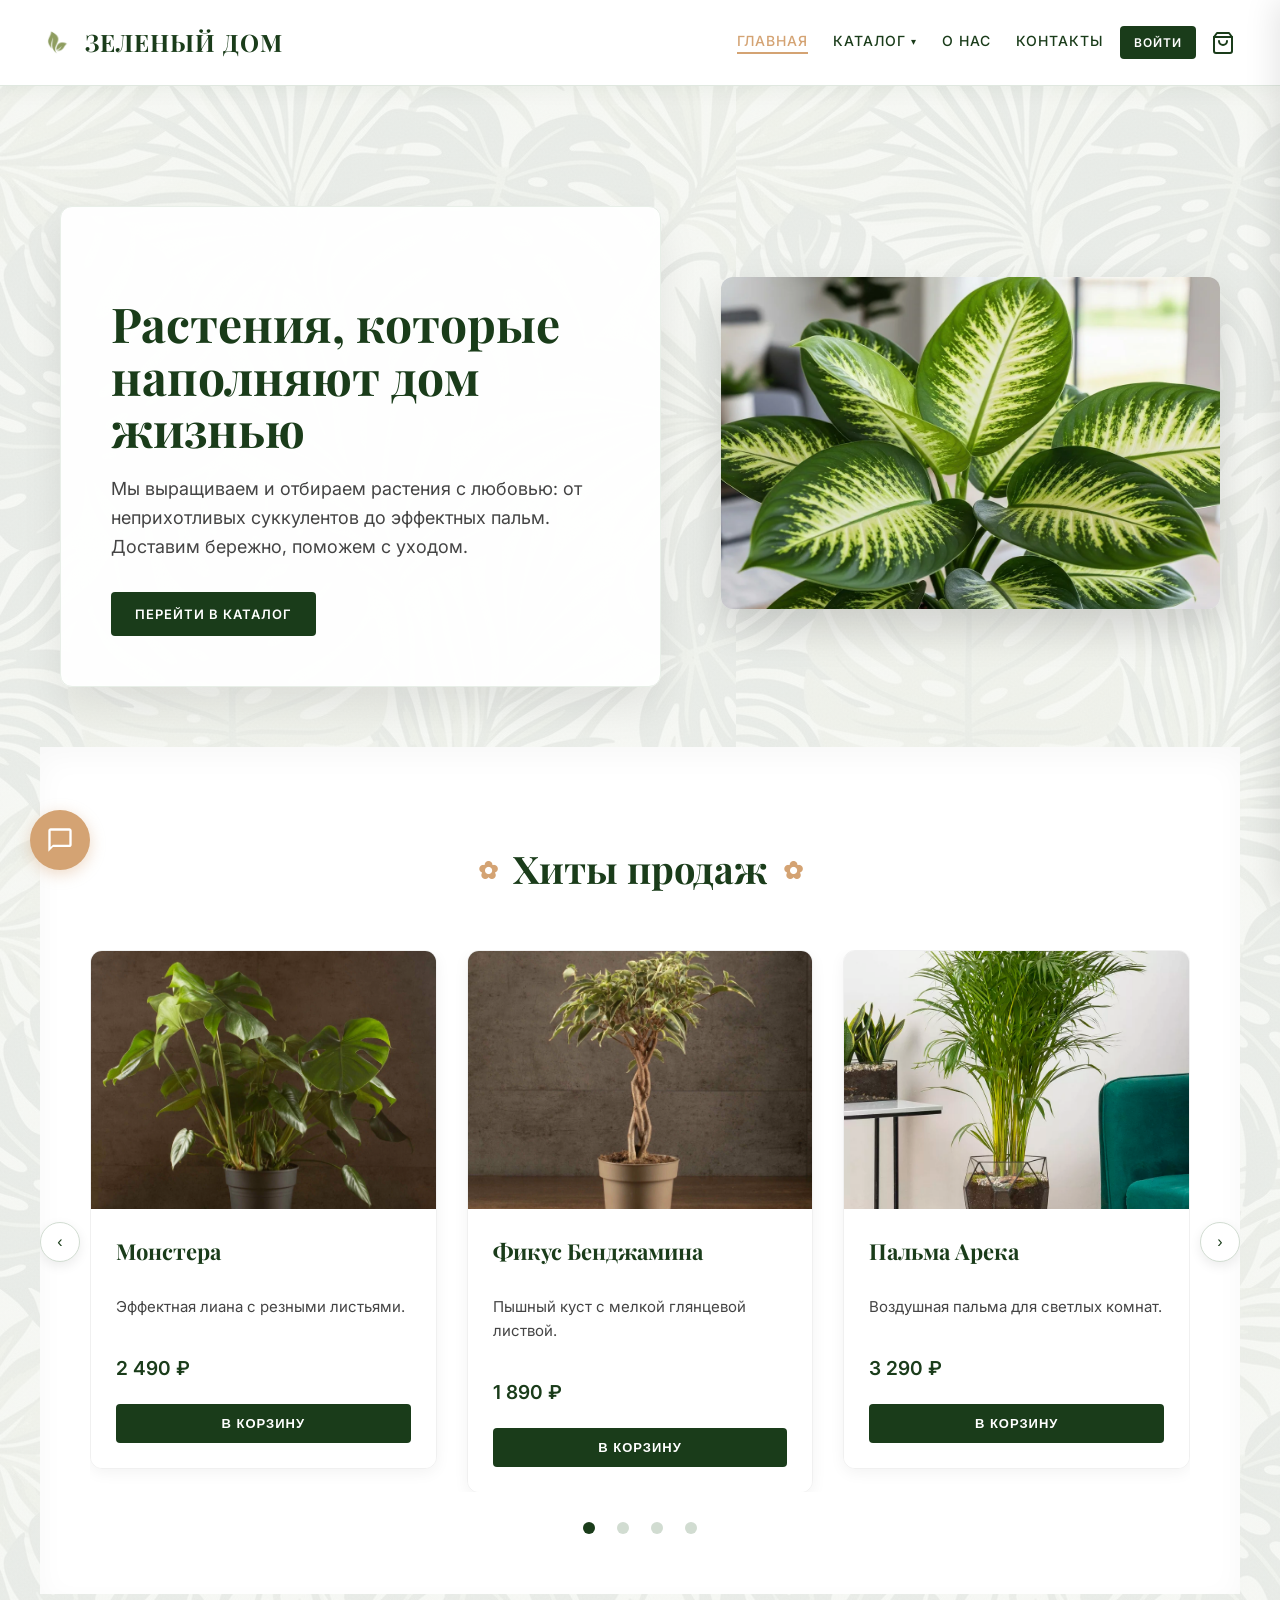
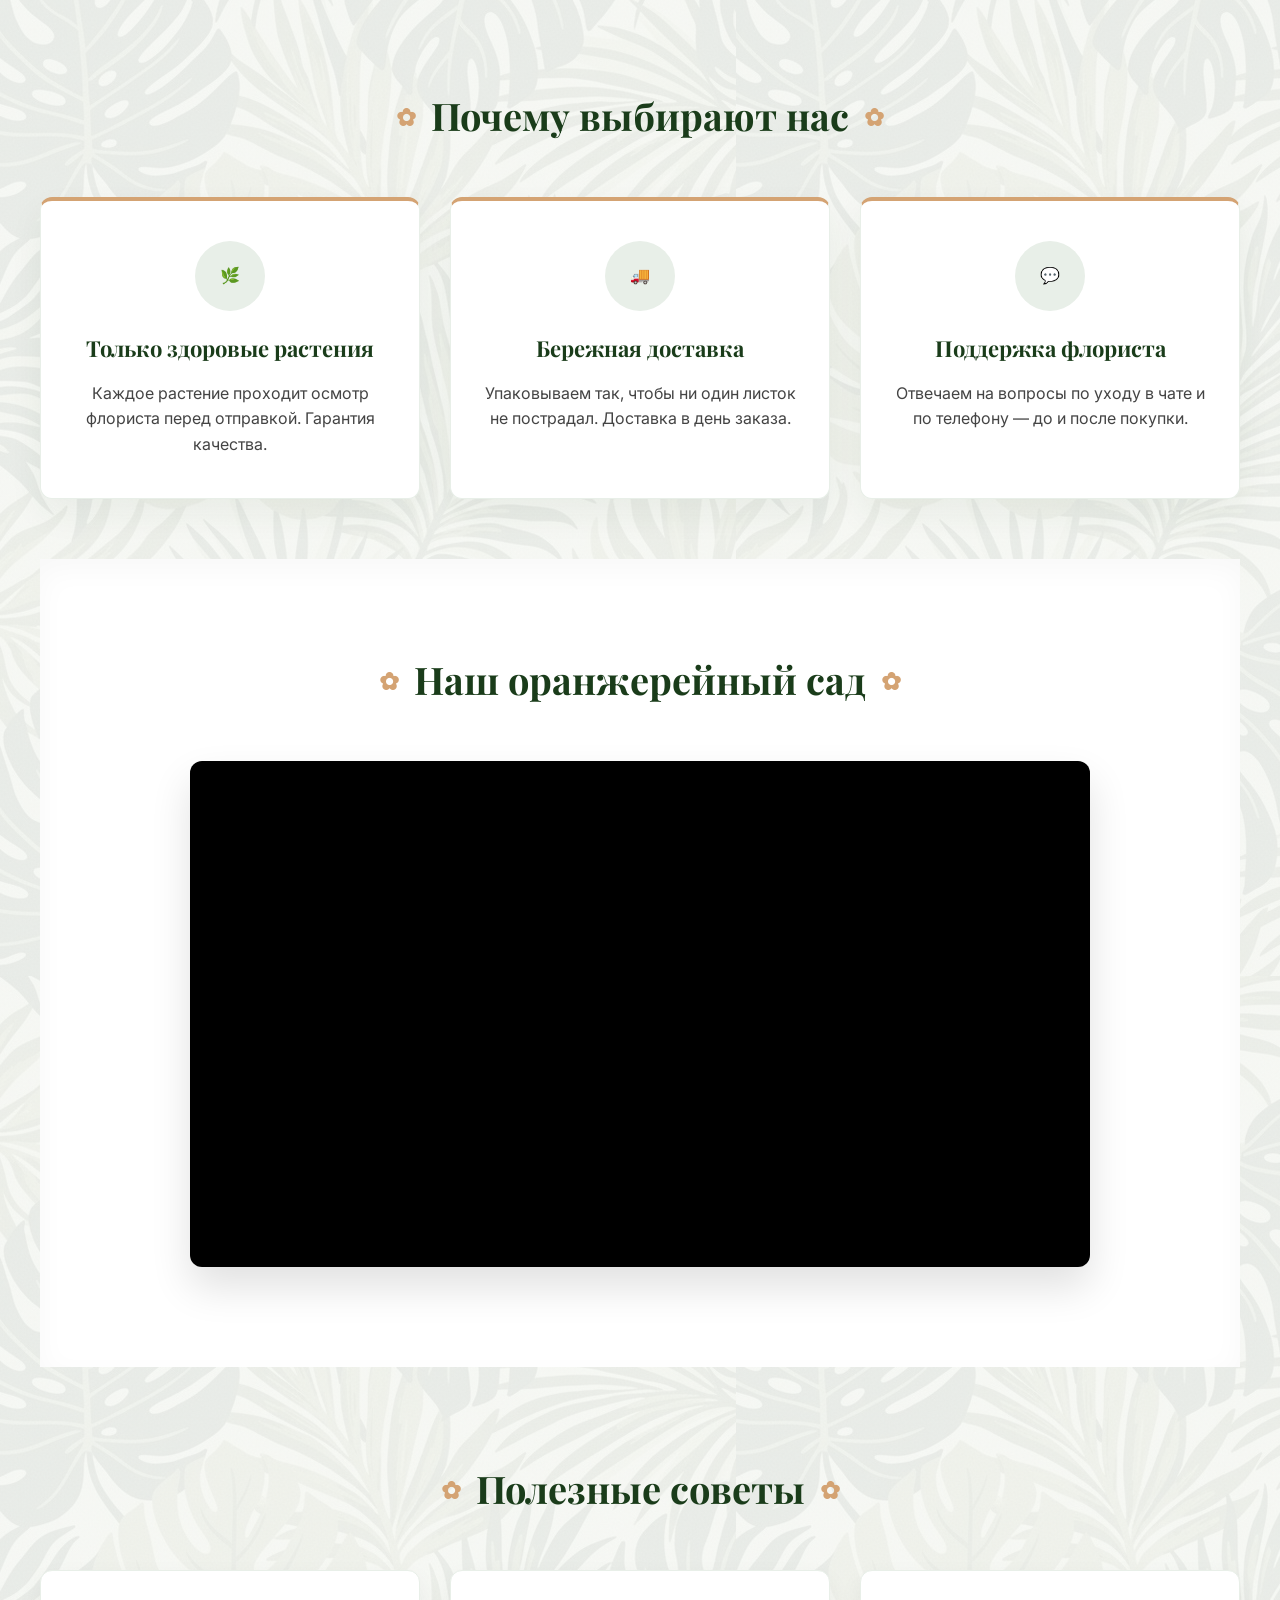
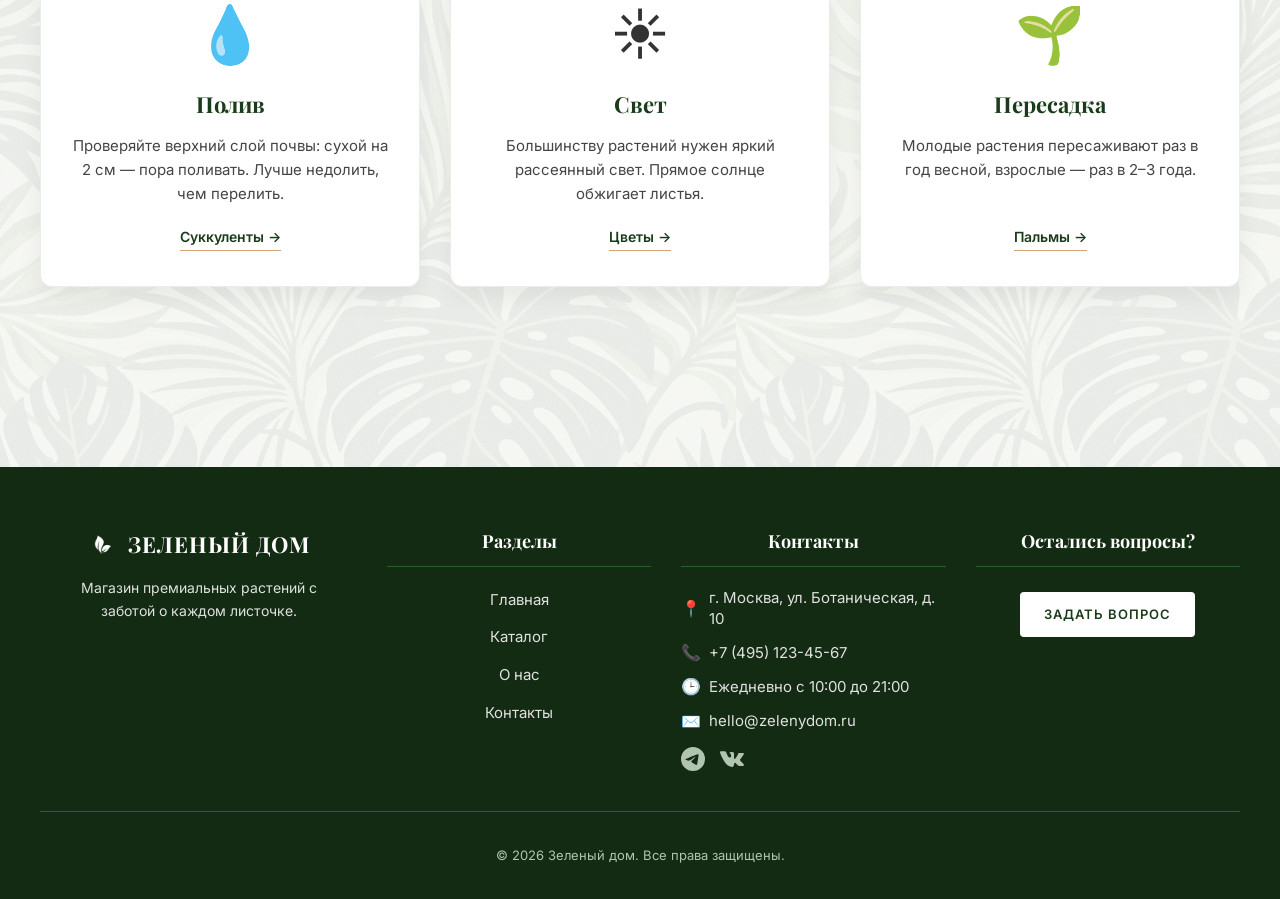
==== commit eef7a866: "..." ====
--- a/index.html
+++ b/index.html
@@ -55,6 +55,7 @@
           <span class="cart-count" id="cart-count">0</span>
         </button>
       </div>
+
     </div>
   </header>
 
@@ -68,7 +69,7 @@
         <a href="catalog.html" class="btn">Перейти в каталог</a>
       </div>
       <div class="hero__image">
-        <img src="images/monstera.webp" alt="Светлая комната с большим количеством зеленых растений" class="img-fluid">
+        <img src="images/plant-1.webp" alt="Светлая комната с большим количеством зеленых растений" class="img-fluid">
       </div>
     </section>
 
--- a/css/responsive.css
+++ b/css/responsive.css
@@ -20,6 +20,8 @@
   .delivery-features, .payment-grid { grid-template-columns: 1fr; }
 
   .slider__slide { flex: 0 0 calc((100% - 30px) / 2); }
+
+  .features-grid, .tips-grid { grid-template-columns: repeat(2, 1fr); }
 }
 
 /* ============================================
@@ -31,72 +33,73 @@
   .section__title { font-size: 28px; gap: 10px; flex-wrap: wrap; }
   .section__title::before, .section__title::after { font-size: 18px; }
 
-  /* ---------- ШАПКА ---------- */
+  /* ---------- ШАПКА: две строки ---------- */
+  /* 1-я строка: логотип + (Войти, корзина)  2-я строка: меню */
   .site-header__inner {
     flex-direction: row;
     flex-wrap: wrap;
     align-items: center;
     justify-content: space-between;
-    gap: 8px 16px;
-    padding: 10px 16px;
-  }
-
-  .site-logo { order: 1; font-size: 20px; gap: 8px; }
+    gap: 0 16px;
+    padding: 8px 16px 6px;
+  }
+
+  .site-logo { order: 1; font-size: 19px; gap: 8px; }
   .logo-img { width: 28px; height: auto; }
 
-  /* Группа кнопок: аккаунт + корзина рядом, справа */
-  .header-actions { order: 2; margin-left: auto; }
-
-  /* Меню — второй строкой */
-  .site-nav { order: 3; width: 100%; }
+  .header-actions {
+    order: 2;
+    margin-left: auto;
+    flex-shrink: 0;
+  }
+
+  .header-account-btn {
+    padding: 6px 10px;
+    font-size: 10px;
+    letter-spacing: 0.5px;
+    min-height: 0;
+    line-height: 1.2;
+    border-radius: 4px;
+  }
+
+  .site-nav {
+    order: 3;
+    width: 100%;
+    margin-left: 0;
+  }
 
   .site-nav__list {
     display: flex;
-    gap: 4px;
-    overflow-x: auto;
-    -webkit-overflow-scrolling: touch;
-    padding-bottom: 4px;
-  }
-  .site-nav__list::-webkit-scrollbar { display: none; }
+    flex-wrap: wrap;
+    gap: 2px 14px;
+    padding: 4px 0;
+    overflow: visible;
+  }
 
   .site-nav__link { font-size: 14px; padding: 8px 10px; white-space: nowrap; }
 
-  /* Дропдаун карточкой поверх контента */
+  /* Дропдаун «Каталог»: карточка поверх контента */
   .site-nav__item--dropdown { position: relative; }
 
   .site-nav__dropdown {
     position: absolute;
     top: 100%;
     left: 0;
-    right: auto;
-    transform: translateY(6px);
+    transform: translateY(4px);
+    display: none;
+    opacity: 0;
+    visibility: hidden;
     min-width: 220px;
     background: #ffffff;
     border: 1px solid #e0e0e0;
     border-radius: 8px;
     box-shadow: 0 8px 24px rgba(0, 0, 0, 0.12);
-    opacity: 0;
-    visibility: hidden;
-    display: none;
     padding: 6px 0;
     margin: 0;
-    z-index: 100;
+    z-index: 200;
   }
 
   .site-nav__item--dropdown.is-open .site-nav__dropdown {
-    display: block;
-    opacity: 1;
-    visibility: visible;
-    transform: translateY(6px);
-  }
-
-  .site-nav__item--dropdown:hover .site-nav__dropdown {
-    display: none;
-    opacity: 0;
-    visibility: hidden;
-  }
-
-  .site-nav__item--dropdown.is-open:hover .site-nav__dropdown {
     display: block;
     opacity: 1;
     visibility: visible;
@@ -108,13 +111,6 @@
     font-size: 14px;
     white-space: nowrap;
     text-align: left;
-  }
-
-  /* Кнопка «Войти» компактнее */
-  .header-account-btn {
-    padding: 8px 10px;
-    font-size: 11px;
-    min-height: 44px;
   }
 
   /* ---------- HERO ---------- */
@@ -145,17 +141,10 @@
     display: block;
     border-radius: 12px;
   }
-  .about-block__content {
-    width: 100%;
-    text-align: center;
-    padding: 0;
-  }
+  .about-block__content { width: 100%; text-align: center; padding: 0; }
 
   /* ---------- КОНТАКТЫ ---------- */
-  .contacts-wrapper {
-    grid-template-columns: 1fr;
-    gap: 24px;
-  }
+  .contacts-wrapper { grid-template-columns: 1fr; gap: 24px; }
   .contacts-form-wrapper { padding: 24px 20px; }
 
   .contact-form input,
@@ -264,26 +253,23 @@
     margin: auto;
   }
 }
-/* ============================================================
-   ФИКС: мобильная шапка и тач-hover
-   ============================================================ */
-
-/* Кнопка «Войти» — компактная, вровень с логотипом */
-@media (max-width: 768px) {
-  .header-account-btn {
-    padding: 6px 10px;
-    font-size: 10px;
-    letter-spacing: 0.5px;
-    min-height: 0;
-    line-height: 1.2;
-    border-radius: 4px;
-  }
-}
-
-/* На сенсорных экранах hover не «залипает»:
-   подчёркивание и перекраска — только у активного пункта */
+
+/* ============================================
+   СЕНСОРНЫЕ ЭКРАНЫ: hover не «залипает»
+   (подчёркивание и цвет — только у активного пункта)
+   ============================================ */
 @media (hover: none) {
   .site-nav__link:hover::after { transform: scaleX(0); }
   .site-nav__link:hover { color: #1a3c1a; }
   .site-nav__item--dropdown:hover .site-nav__caret { transform: rotate(0deg); }
-}
+  .site-nav__item--dropdown:hover .site-nav__dropdown {
+    display: none;
+    opacity: 0;
+    visibility: hidden;
+  }
+  .site-nav__item--dropdown.is-open:hover .site-nav__dropdown {
+    display: block;
+    opacity: 1;
+    visibility: visible;
+  }
+}
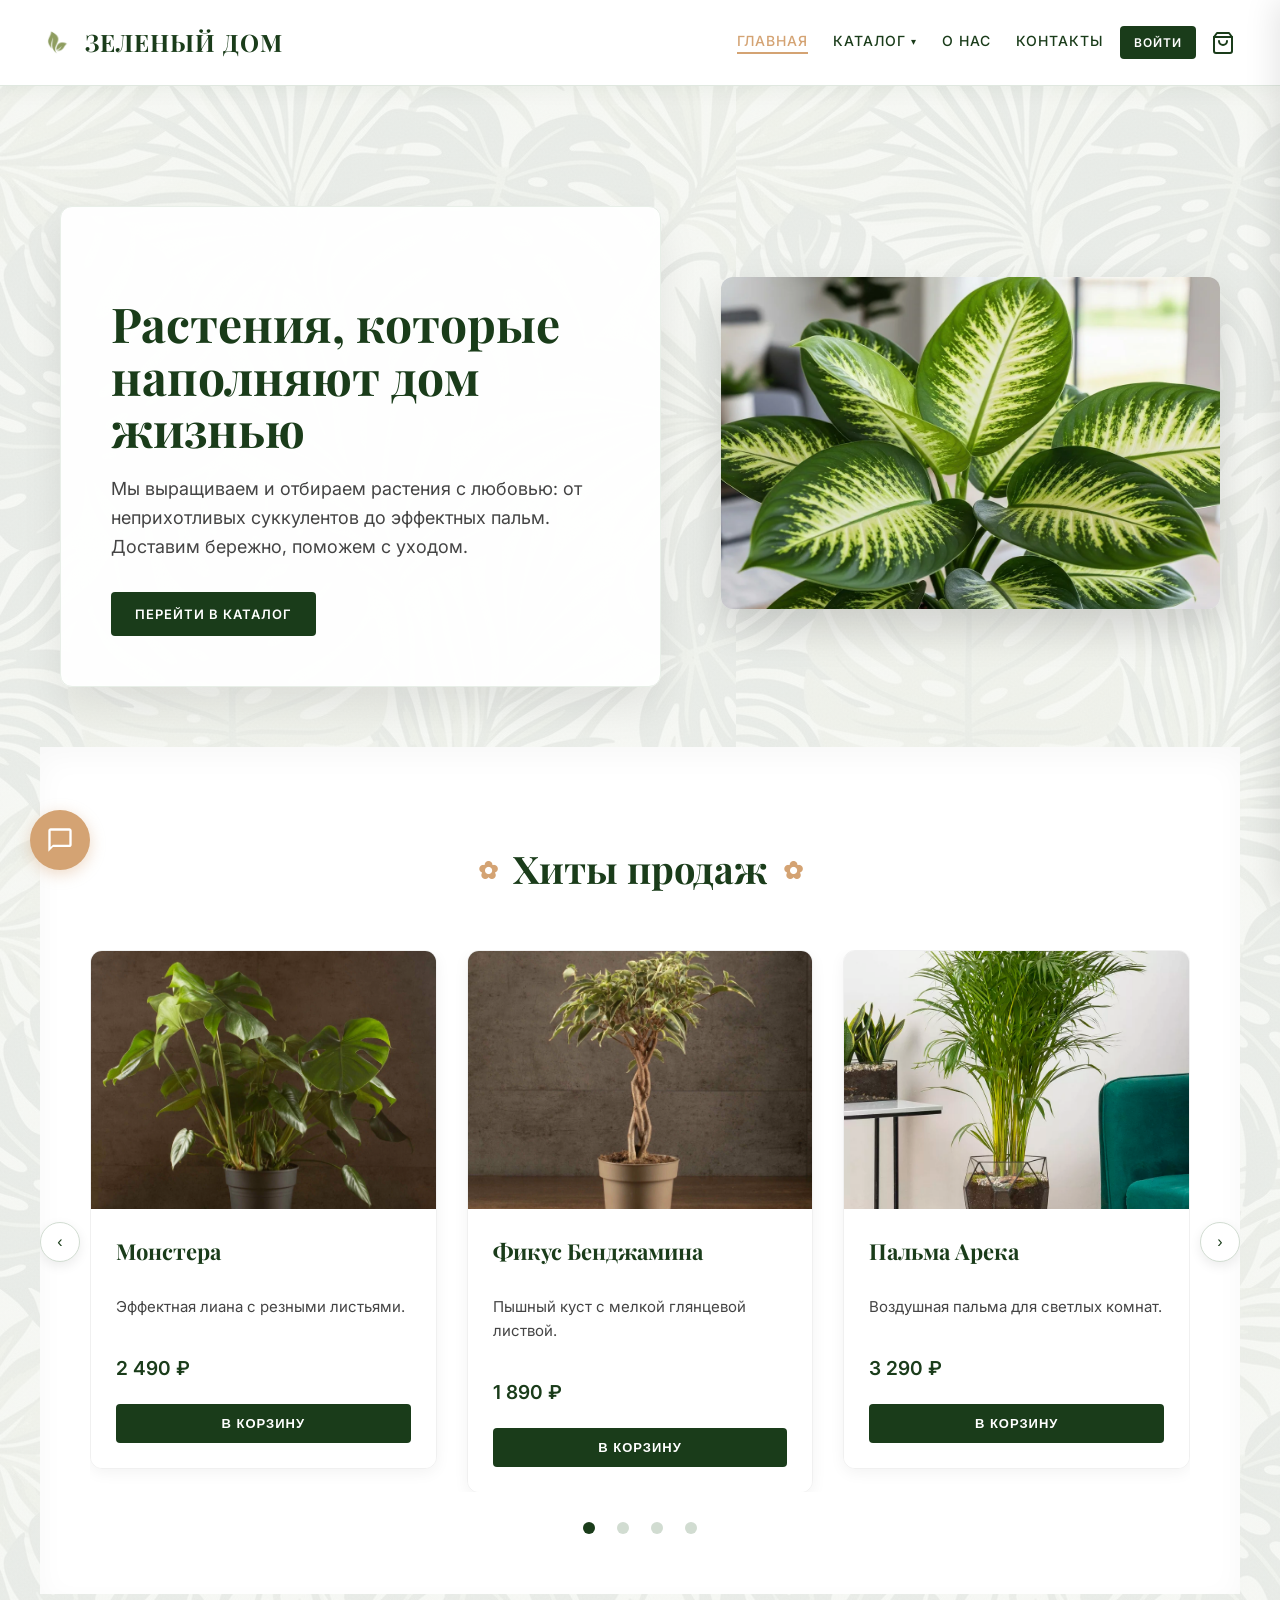
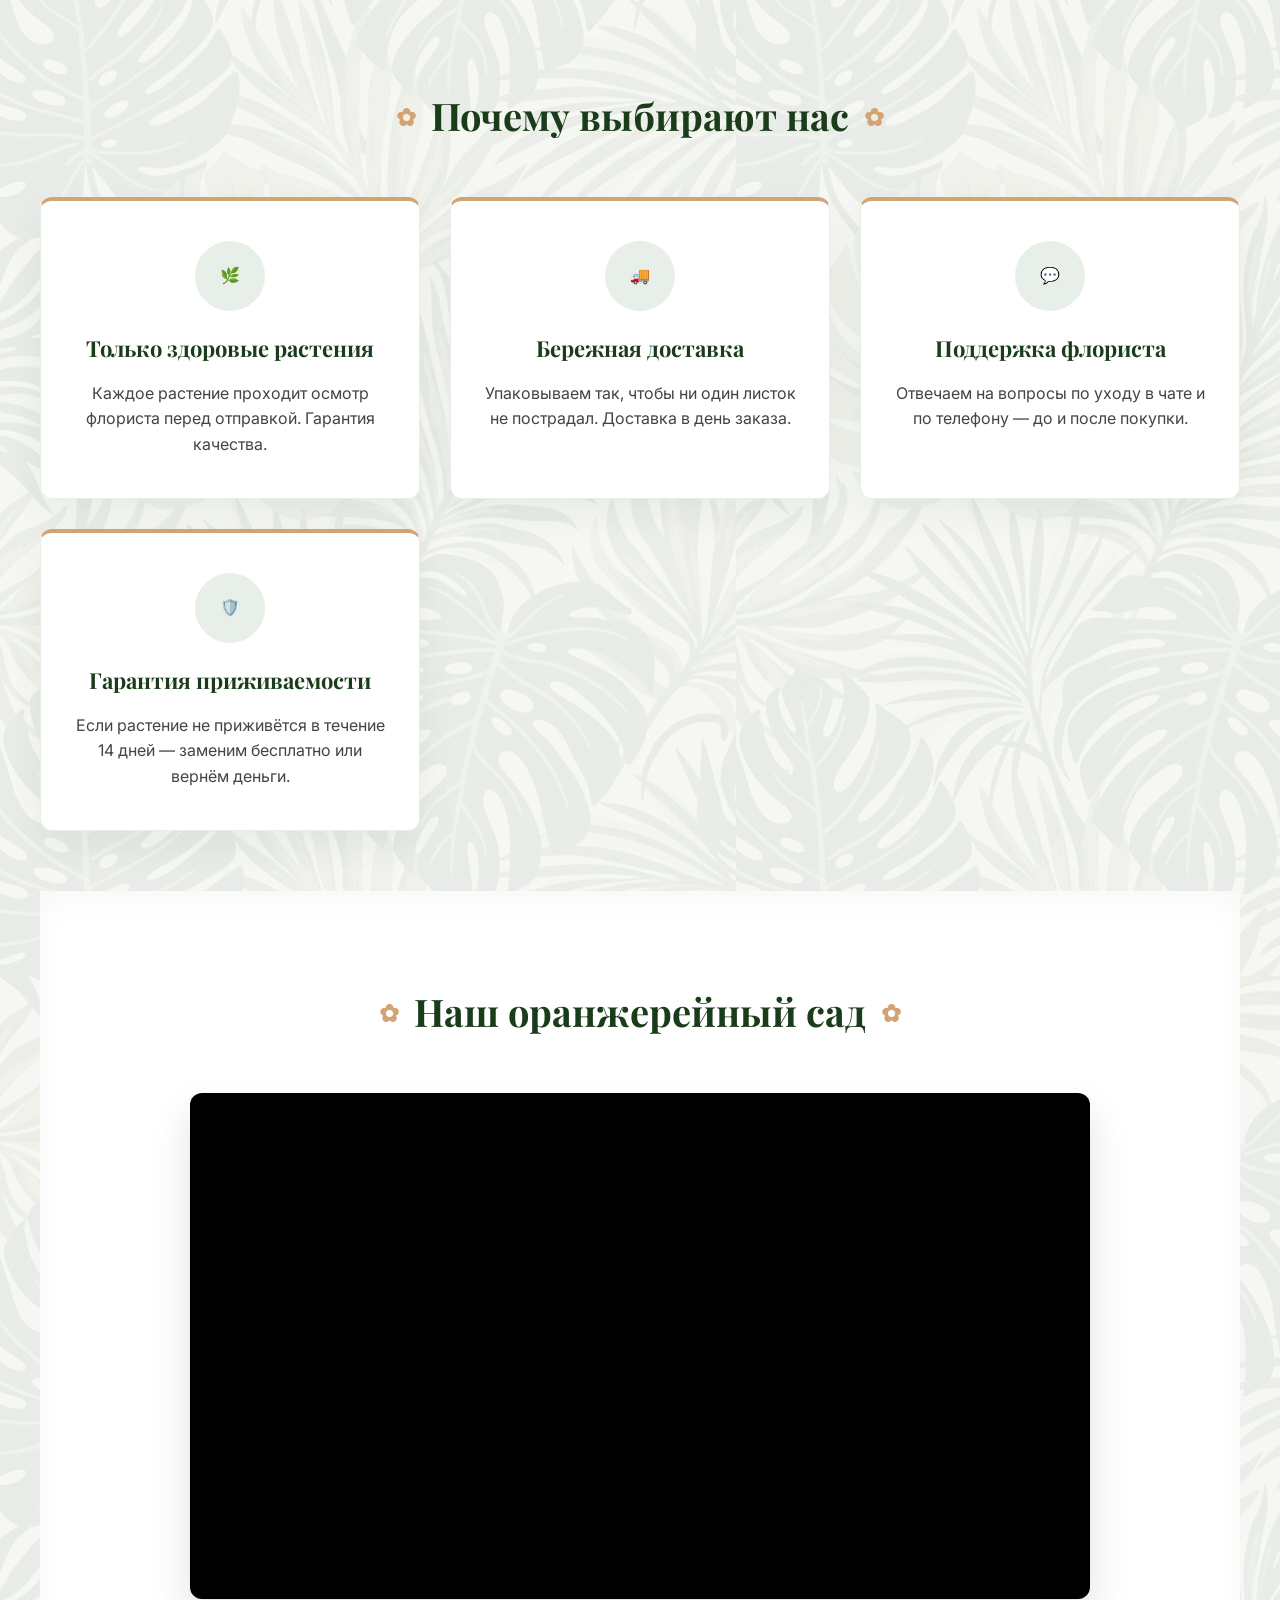
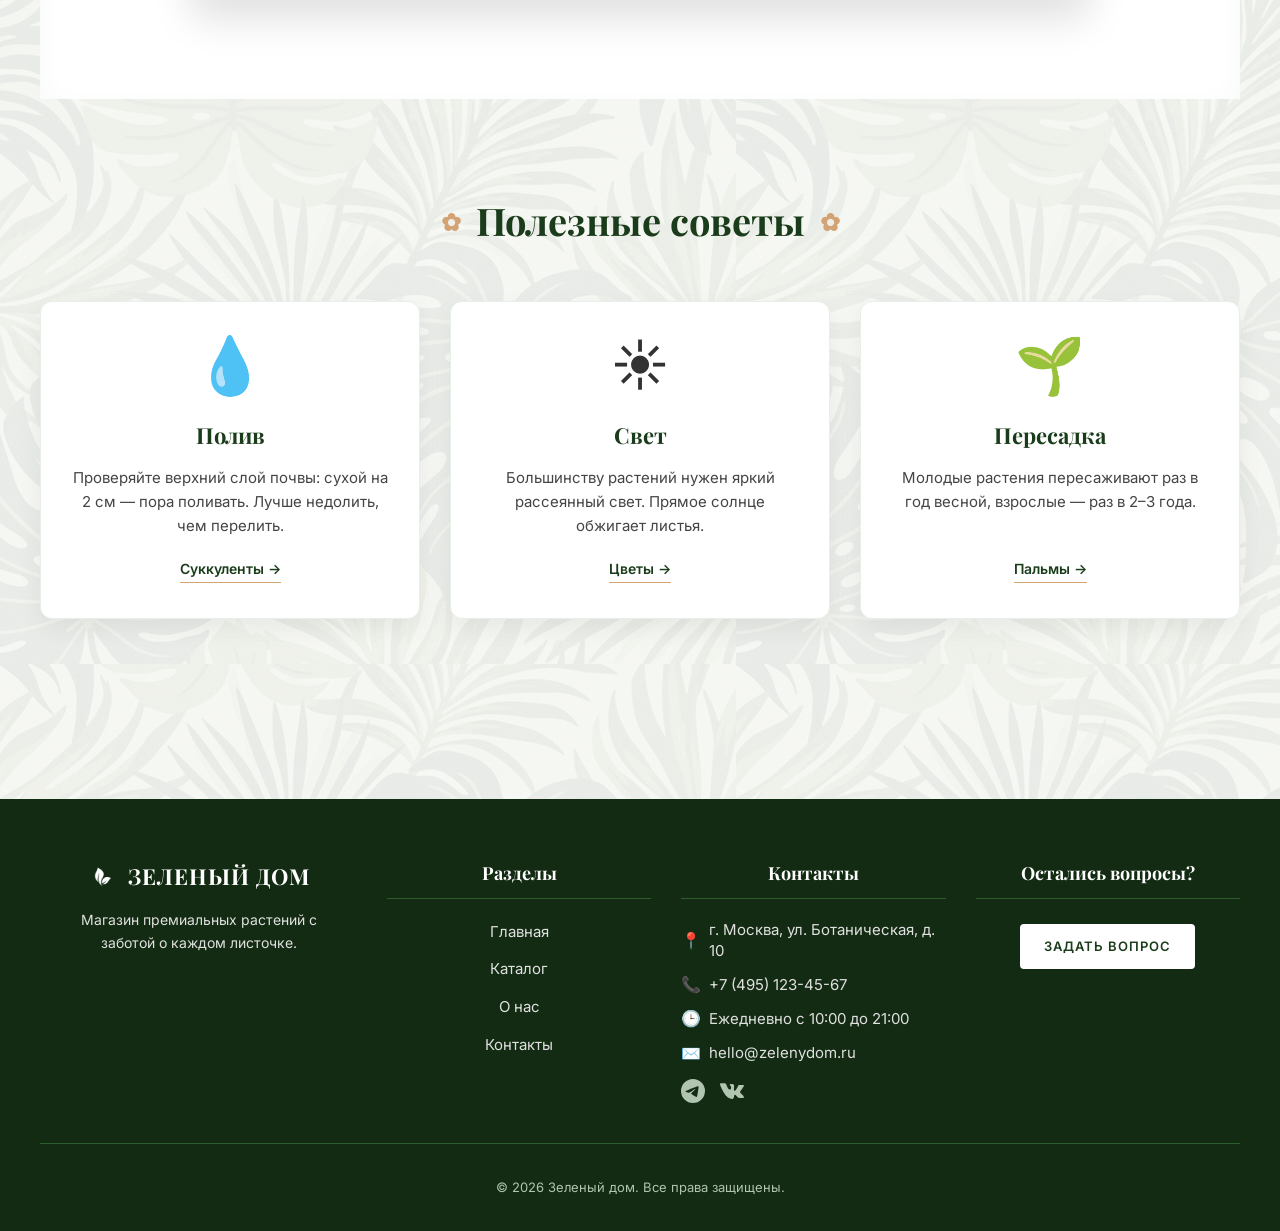
==== commit bfc55cb4: "Мобильные сетки 2x2: преимущества, оплата, доставка; корзина слева от Войти" ====
--- a/index.html
+++ b/index.html
@@ -181,6 +181,12 @@
           <h3>Поддержка флориста</h3>
           <p>Отвечаем на вопросы по уходу в чате и по телефону — до и после покупки.</p>
         </div>
+        <div class="feature-card">
+          <div class="feature-icon">🛡️</div>
+          <h3>Гарантия приживаемости</h3>
+          <p>Если растение не приживётся в течение 14 дней — заменим бесплатно или вернём деньги.</p>
+        </div>
+
       </div>
     </section>
 
--- a/css/responsive.css
+++ b/css/responsive.css
@@ -273,3 +273,214 @@
     visibility: visible;
   }
 }
+/* ============================================================
+   ФИКС: «Каталог» в мобильном/свёрнутом меню
+   Базовые hover/focus-within правила из style.css перебивали
+   позиционирование (translateX(-50%)) и открывали меню по наведению
+   ============================================================ */
+@media (max-width: 768px) {
+
+  /* 1. Все пункты меню одного типа — ничего не съезжает */
+  .site-nav__list .site-nav__link,
+  .site-nav__list .site-nav__link--dropdown {
+    display: inline-flex;
+    align-items: center;
+    gap: 5px;
+  }
+
+  /* 2. Не даём базовым правилам сдвигать карточку влево */
+  .site-nav__item--dropdown:hover .site-nav__dropdown,
+  .site-nav__item--dropdown.is-open .site-nav__dropdown,
+  .site-nav__item--dropdown:focus-within .site-nav__dropdown {
+    left: 0;
+    transform: translateY(4px);
+  }
+
+  /* 3. На узком экране дропдаун работает ТОЛЬКО по тапу (is-open) */
+  .site-nav__item--dropdown:hover .site-nav__dropdown {
+    opacity: 0;
+    visibility: hidden;
+    pointer-events: none;
+  }
+  .site-nav__item--dropdown.is-open .site-nav__dropdown,
+  .site-nav__item--dropdown.is-open:hover .site-nav__dropdown {
+    opacity: 1;
+    visibility: visible;
+    pointer-events: auto;
+  }
+}
+/* ============================================================
+   ДРОПДАУН НА МОБИЛЬНОМ: аккордеон вместо абсолютного меню.
+   Решает всё разом: не съезжает, не перекрывает клики,
+   не зависит от hover-правил style.css
+   ============================================================ */
+@media (max-width: 768px) {
+  .site-nav__dropdown {
+    position: static !important;
+    transform: none !important;
+    opacity: 1 !important;
+    visibility: hidden !important;
+    display: none !important;
+    min-width: 0;
+    box-shadow: none;
+    border: none;
+    background: transparent;
+    padding: 0 0 4px 18px;
+  }
+
+  /* Открыто только по тапу (is-open из main.js) */
+  .site-nav__item--dropdown.is-open .site-nav__dropdown {
+    display: block !important;
+    visibility: visible !important;
+  }
+
+  /* Наведение на телефоне/узком окне ничего не открывает */
+  .site-nav__item--dropdown:hover .site-nav__dropdown,
+  .site-nav__item--dropdown:focus-within .site-nav__dropdown {
+    display: none !important;
+    visibility: hidden !important;
+  }
+
+  .site-nav__dropdown-link {
+    padding: 6px 0;
+    font-size: 13px;
+    color: #5a6b5a;
+  }
+}
+/* ============================================================
+   ПРАВКИ МОБИЛЬНОЙ ВЁРСТКИ: корзина слева от «Войти»,
+   сетки 2×2 в преимуществах, футере и способах оплаты
+   ============================================================ */
+
+
+/* 2. «Почему выбирают нас»: две карточки в ряд */
+@media (max-width: 576px) {
+  .features-grid {
+    grid-template-columns: repeat(2, 1fr);
+    gap: 12px;
+  }
+
+  .feature-card { padding: 16px 12px; }
+  .feature-icon { font-size: 28px; }
+
+  /* 3. Футер: «Разделы» и «Контакты» рядом в две колонки */
+  .footer-grid {
+    grid-template-columns: repeat(2, 1fr);
+    gap: 24px 16px;
+  }
+
+  /* Логотип-колонка — на всю ширину сверху, «Остались вопросы?» — на всю снизу */
+  .footer-col:first-child,
+  .footer-col:last-child {
+    grid-column: 1 / -1;
+  }
+
+  .footer-list { padding-left: 0; }
+
+  /* 4. «Способы оплаты»: сетка 2×2 */
+  .payment-grid {
+    grid-template-columns: repeat(2, 1fr);
+    gap: 12px;
+  }
+
+  .payment-grid h3 { font-size: 17px; }
+}
+
+/* ============================================================
+   МОБИЛЬНЫЕ СЕТКИ: корзина слева от «Войти», сетки 2×2
+   ============================================================ */
+
+
+@media (max-width: 576px) {
+
+  /* «Почему выбирают нас»: 4 плашки сеткой 2×2 */
+  .features-grid {
+    grid-template-columns: repeat(2, 1fr);
+    gap: 12px;
+  }
+  .feature-card { padding: 14px 10px; }
+  .feature-icon { font-size: 26px; }
+  .feature-card h3 { font-size: 16px; }
+  .feature-card p { font-size: 13px; }
+
+  /* Способы оплаты: тоже сетка 2×2, карточки компактнее */
+  .payment-grid {
+    grid-template-columns: repeat(2, 1fr);
+    gap: 12px;
+  }
+  .payment-grid h3 { font-size: 16px; }
+  .payment-grid p { font-size: 13px; }
+
+  /* Футер: «Разделы» и «Контакты» рядом в две колонки */
+  .footer-grid {
+    grid-template-columns: repeat(2, 1fr);
+    gap: 20px 16px;
+  }
+  .footer-col:first-child,
+  .footer-col:last-child {
+    grid-column: 1 / -1;
+  }
+}
+/* ============================================================
+   ФИНАЛЬНЫЕ ПРАВКИ
+   ============================================================ */
+
+/* Корзина слева от «Войти»: order работает, даже если
+   .header-actions не flex в базовых стилях */
+@media (max-width: 768px) {
+  .header-actions {
+    display: flex;
+    align-items: center;
+    gap: 8px;
+  }
+  .header-cart-btn { order: -1; }
+}
+
+/* «Почему выбирают нас»: 4 плашки ровной сеткой 2×2 */
+@media (max-width: 576px) {
+  .feature-card:last-child {
+    grid-column: auto; /* отменяем растяжение из прошлых правок */
+  }
+}
+/* ============================================================
+   ПРАВКИ: корзина слева от «Войти», сетки 2×2 на мобильном
+   (блок должен стоять ПОСЛЕДНИМ — он перекрывает правила выше)
+   ============================================================ */
+
+/* Корзина слева от кнопки «Войти» */
+@media (max-width: 768px) {
+  .header-actions {
+    display: flex;
+    align-items: center;
+    gap: 8px;
+  }
+  .header-cart-btn { order: -1; }
+}
+
+@media (max-width: 576px) {
+  /* «Почему выбирают нас»: 4 плашки сеткой 2×2 */
+  .features-grid {
+    grid-template-columns: repeat(2, 1fr) !important;
+    gap: 12px;
+  }
+  .feature-card { padding: 16px 10px; }
+  .feature-icon { font-size: 26px; }
+  .feature-card h3 { font-size: 16px; margin-bottom: 8px; }
+  .feature-card p { font-size: 13px; }
+
+  /* Способы оплаты: возвращаем сетку 2×2 */
+  .payment-grid {
+    grid-template-columns: repeat(2, 1fr) !important;
+    gap: 12px;
+  }
+  .payment-grid h3 { font-size: 17px; }
+  .payment-grid p { font-size: 13px; }
+
+  /* «Бережная упаковка / Курьер / По России» — тоже 2×2,
+     третья карточка на всю ширину (их три) */
+  .delivery-features {
+    grid-template-columns: repeat(2, 1fr) !important;
+    gap: 12px;
+  }
+  .delivery-feature:last-child { grid-column: 1 / -1; }
+}
